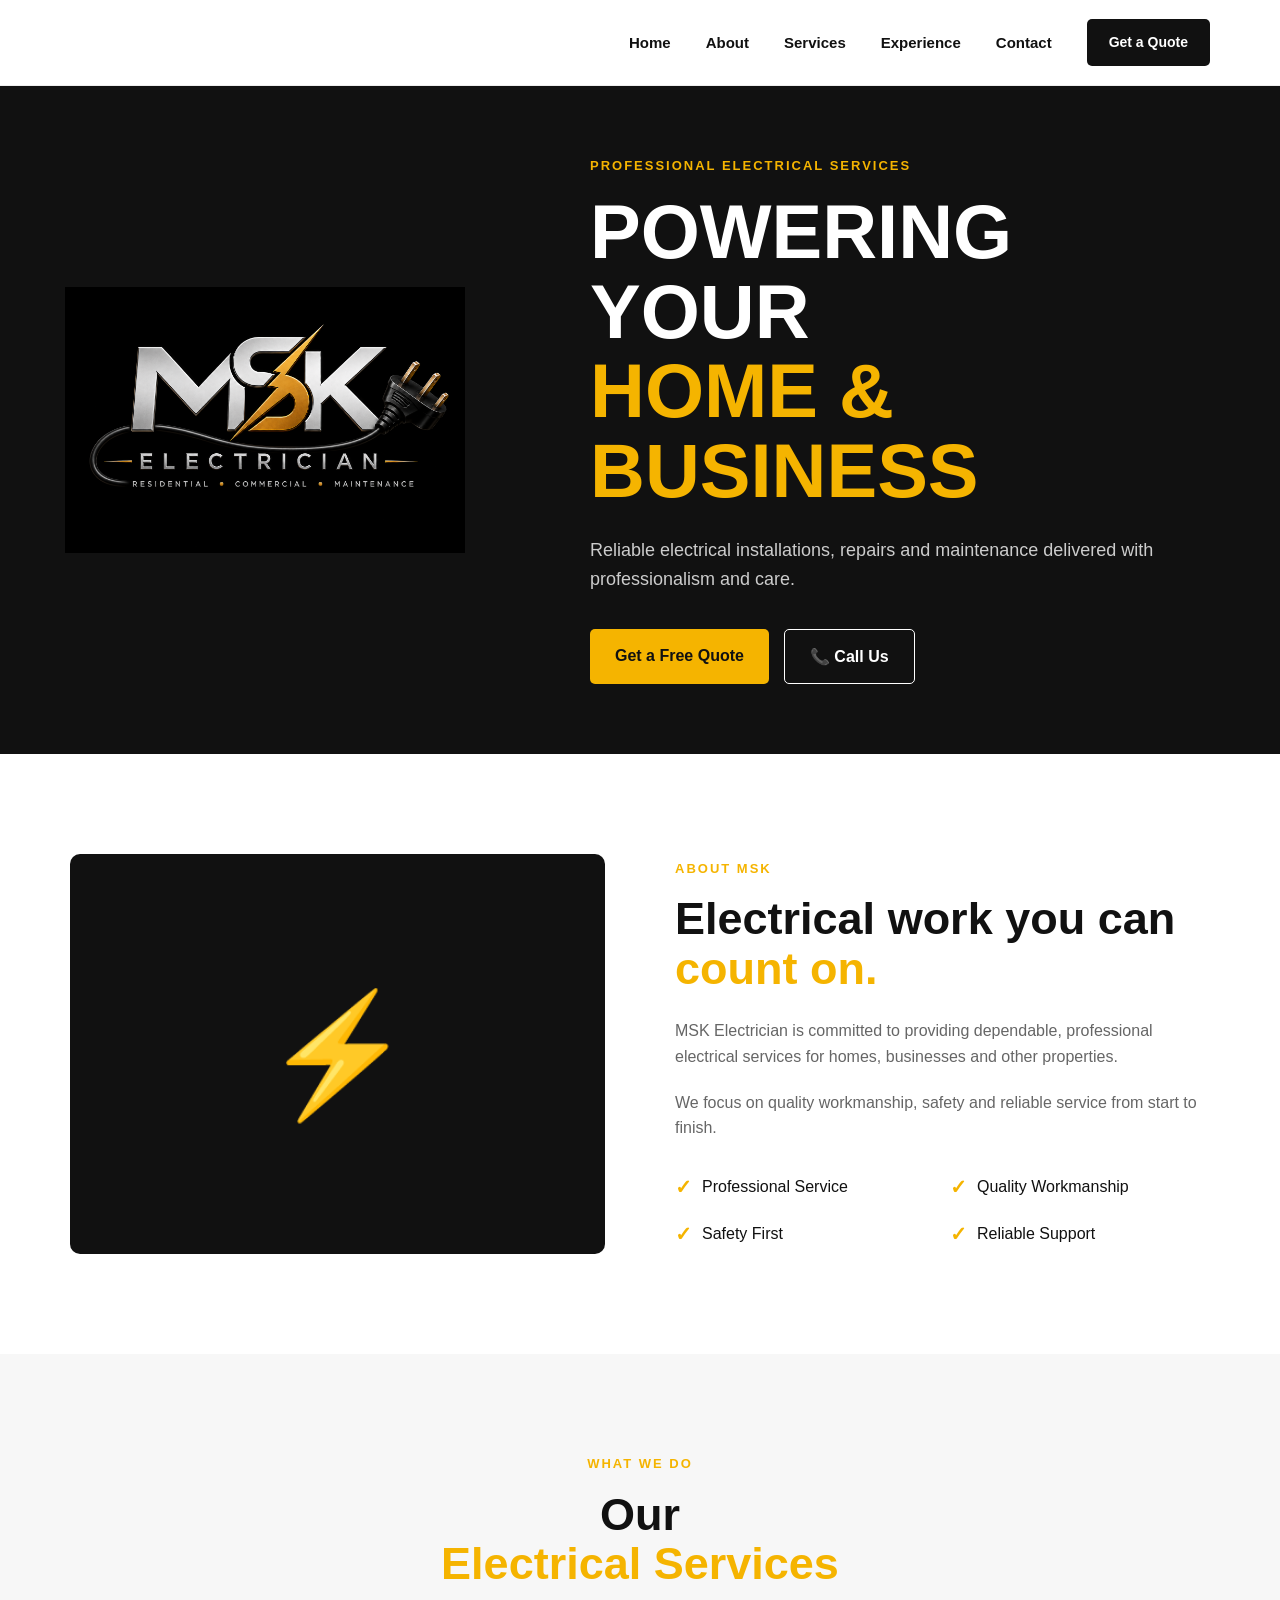
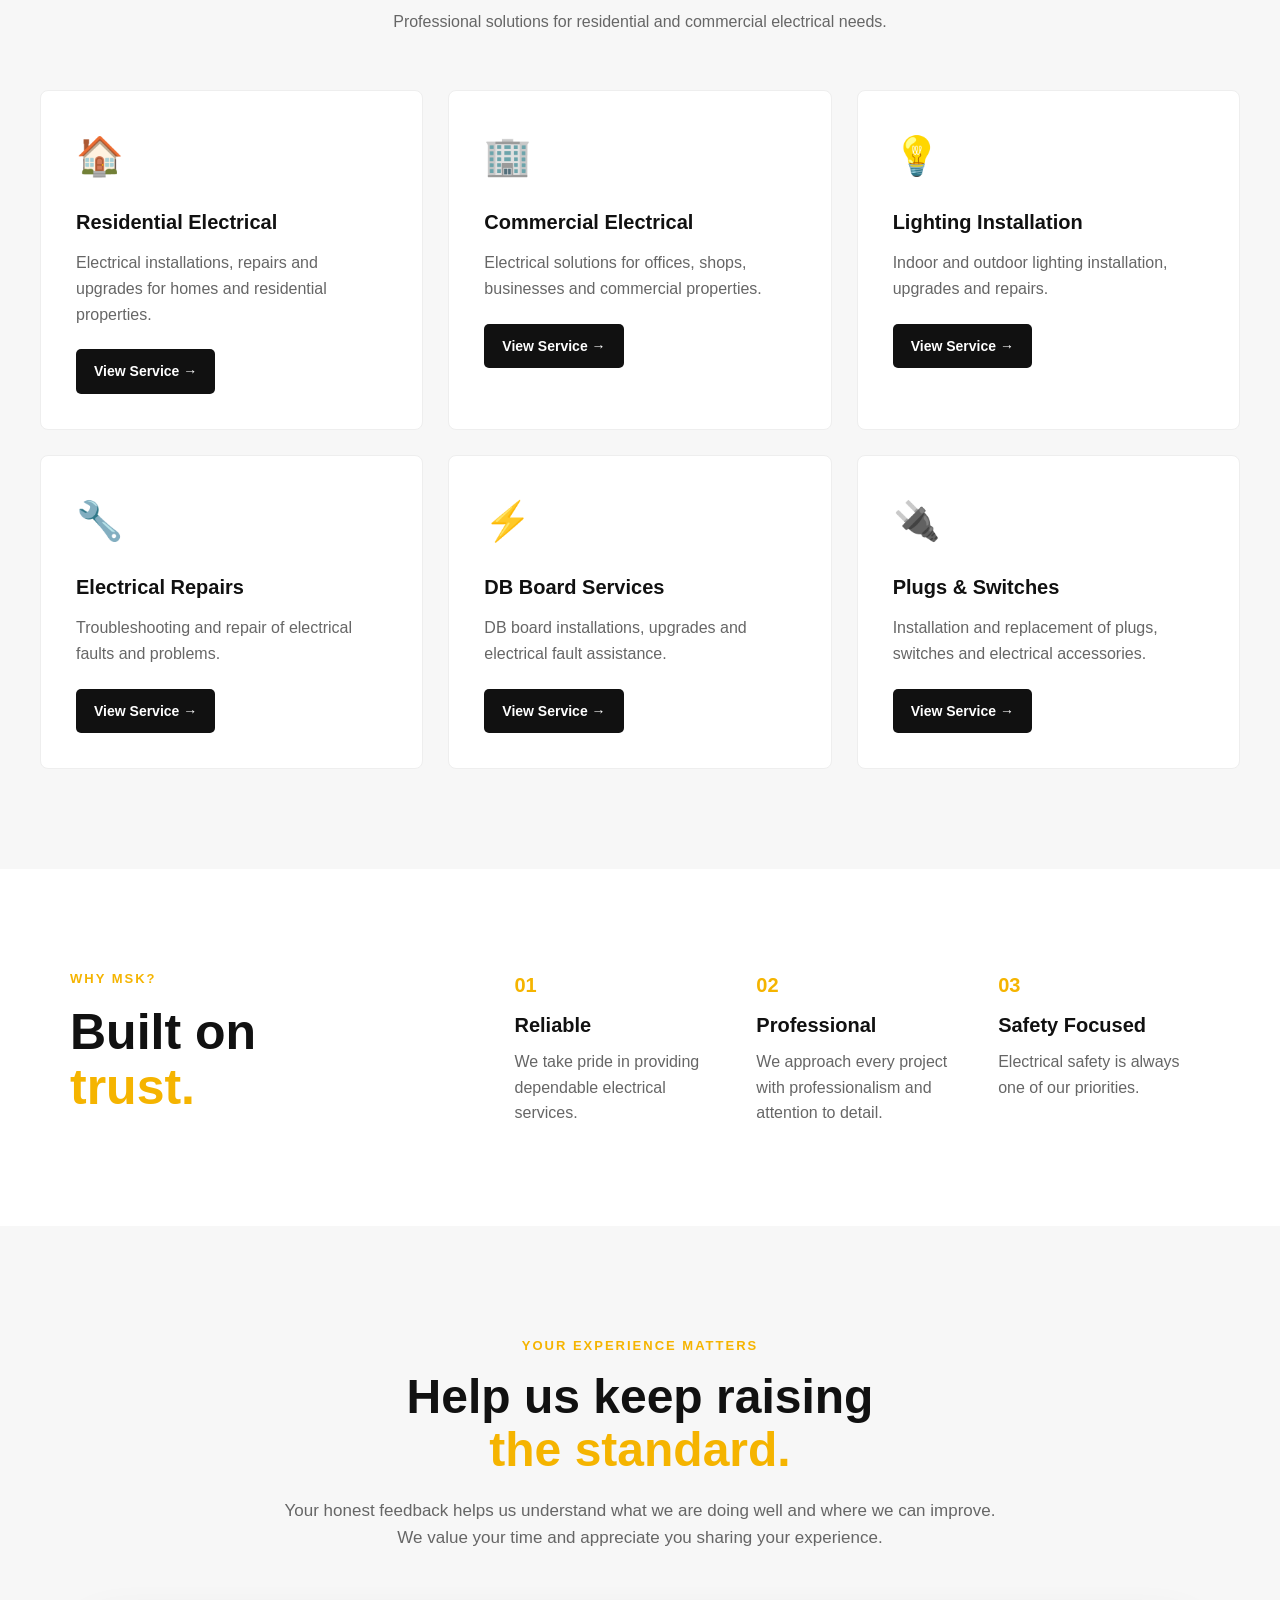
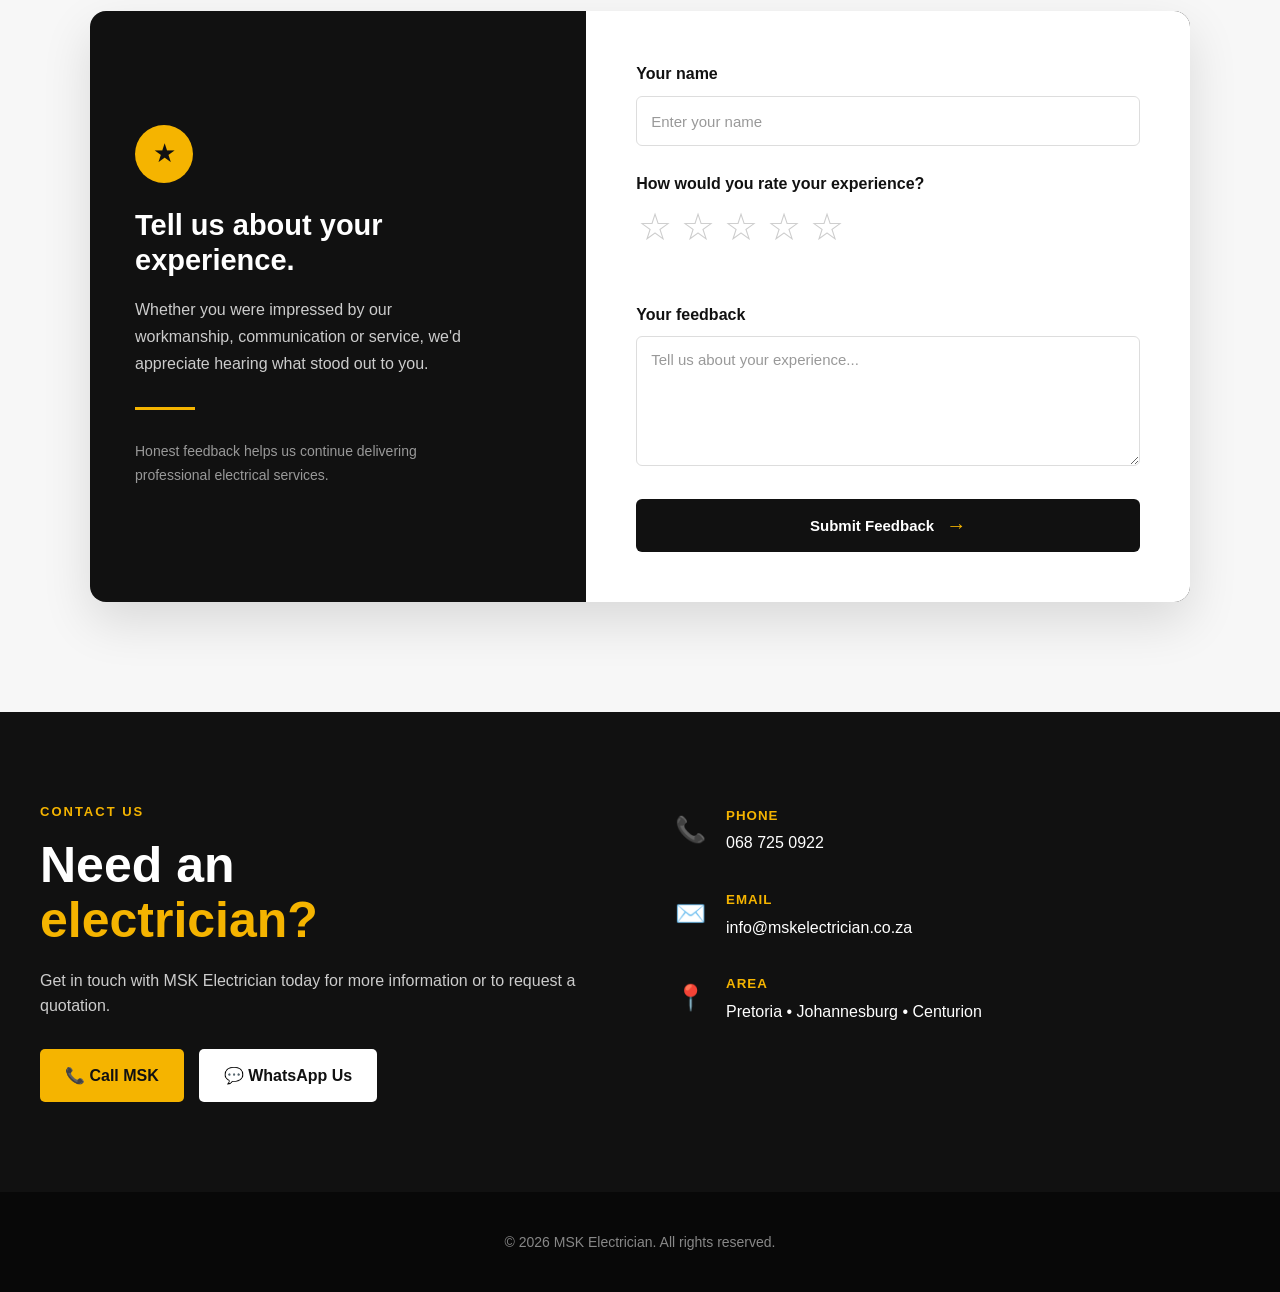
==== index.html @ 725c06cf "Update index.html" ====
<!DOCTYPE html>
<html lang="en">

<head>

    <meta charset="UTF-8">

    <meta name="viewport" content="width=device-width, initial-scale=1.0">

    <title>MSK Electrician | Professional Electrical Services</title>

    <meta name="description"
        content="MSK Electrician provides reliable residential and commercial electrical services. Contact us today for electrical installations, repairs and maintenance.">

    <link rel="stylesheet" href="style.css">

</head>


<body>


<!-- =========================
     NAVIGATION
========================= -->

<header>

    <nav class="navbar">

        <div class="nav-links">

            <a href="#home">
                Home
            </a>

            <a href="#about">
                About
            </a>

            <a href="services.html">
                Services
            </a>

            <a href="#experience">
                Experience
            </a>

            <a href="#contact">
                Contact
            </a>

        </div>


        <a href="#contact" class="nav-button">
            Get a Quote
        </a>

    </nav>

</header>



<!-- =========================
     HERO
========================= -->

<section class="hero" id="home">


    <!-- LOGO ABOVE HERO CONTENT -->

    <div class="hero-logo">

        <img
            src="ChatGPT%20Image%20Aug%2010,%202026,%2003_28_34%20PM.png"
            alt="MSK Electrician Logo">

    </div>


    <div class="hero-content">

        <p class="small-title">
            PROFESSIONAL ELECTRICAL SERVICES
        </p>

        <h1>
            POWERING YOUR
            <span>HOME & BUSINESS</span>
        </h1>

        <p class="hero-text">
            Reliable electrical installations, repairs and maintenance
            delivered with professionalism and care.
        </p>

        <div class="hero-buttons">

            <a href="#contact" class="primary-button">
                Get a Free Quote
            </a>

            <a href="tel:+27687250922" class="secondary-button">
                📞 Call Us
            </a>

        </div>

    </div>

</section>



<!-- =========================
     ABOUT
========================= -->

<section class="about" id="about">


    <div class="about-image">
        ⚡
    </div>


    <div class="about-content">

        <p class="section-label">
            ABOUT MSK
        </p>

        <h2>
            Electrical work you can
            <span>count on.</span>
        </h2>

        <p>
            MSK Electrician is committed to providing dependable,
            professional electrical services for homes, businesses
            and other properties.
        </p>

        <p>
            We focus on quality workmanship, safety and reliable
            service from start to finish.
        </p>


        <div class="features">

            <div>
                <strong>✓</strong>
                <p>Professional Service</p>
            </div>

            <div>
                <strong>✓</strong>
                <p>Quality Workmanship</p>
            </div>

            <div>
                <strong>✓</strong>
                <p>Safety First</p>
            </div>

            <div>
                <strong>✓</strong>
                <p>Reliable Support</p>
            </div>

        </div>

    </div>

</section>



<!-- =========================
     SERVICES
========================= -->

<section class="services" id="services">

    <div class="section-heading">

        <p class="section-label">
            WHAT WE DO
        </p>

        <h2>
            Our <span>Electrical Services</span>
        </h2>

        <p>
            Professional solutions for residential and commercial
            electrical needs.
        </p>

    </div>



    <div class="service-grid">


        <!-- RESIDENTIAL -->

        <div class="service-card">

            <div class="service-icon">
                🏠
            </div>

            <h3>
                Residential Electrical
            </h3>

            <p>
                Electrical installations, repairs and upgrades
                for homes and residential properties.
            </p>

            <a href="residential.html" class="service-button">
                View Service →
            </a>

        </div>



        <!-- COMMERCIAL -->

        <div class="service-card">

            <div class="service-icon">
                🏢
            </div>

            <h3>
                Commercial Electrical
            </h3>

            <p>
                Electrical solutions for offices, shops,
                businesses and commercial properties.
            </p>

            <a href="commercial.html" class="service-button">
                View Service →
            </a>

        </div>



        <!-- LIGHTING -->

        <div class="service-card">

            <div class="service-icon">
                💡
            </div>

            <h3>
                Lighting Installation
            </h3>

            <p>
                Indoor and outdoor lighting installation,
                upgrades and repairs.
            </p>

            <a href="lighting.html" class="service-button">
                View Service →
            </a>

        </div>



        <!-- REPAIRS -->

        <div class="service-card">

            <div class="service-icon">
                🔧
            </div>

            <h3>
                Electrical Repairs
            </h3>

            <p>
                Troubleshooting and repair of electrical
                faults and problems.
            </p>

            <a href="repairs.html" class="service-button">
                View Service →
            </a>

        </div>



        <!-- DB BOARD -->

        <div class="service-card">

            <div class="service-icon">
                ⚡
            </div>

            <h3>
                DB Board Services
            </h3>

            <p>
                DB board installations, upgrades and
                electrical fault assistance.
            </p>

            <a href="db-board.html" class="service-button">
                View Service →
            </a>

        </div>



        <!-- PLUGS & SWITCHES -->

        <div class="service-card">

            <div class="service-icon">
                🔌
            </div>

            <h3>
                Plugs & Switches
            </h3>

            <p>
                Installation and replacement of plugs,
                switches and electrical accessories.
            </p>

            <a href="plugs-switches.html" class="service-button">
                View Service →
            </a>

        </div>


    </div>

</section>



<!-- =========================
     WHY MSK
========================= -->

<section class="why-us">

    <div>

        <p class="section-label">
            WHY MSK?
        </p>

        <h2>
            Built on <span>trust.</span>
        </h2>

    </div>


    <div class="why-grid">


        <div>

            <h3>
                01
            </h3>

            <h4>
                Reliable
            </h4>

            <p>
                We take pride in providing dependable
                electrical services.
            </p>

        </div>



        <div>

            <h3>
                02
            </h3>

            <h4>
                Professional
            </h4>

            <p>
                We approach every project with professionalism
                and attention to detail.
            </p>

        </div>



        <div>

            <h3>
                03
            </h3>

            <h4>
                Safety Focused
            </h4>

            <p>
                Electrical safety is always one of our priorities.
            </p>

        </div>


    </div>

</section>



<!-- =========================
     EXPERIENCE / REVIEWS
========================= -->

<section class="experience" id="experience">


    <div class="experience-heading">

        <p class="section-label">
            YOUR EXPERIENCE MATTERS
        </p>

        <h2>
            Help us keep raising
            <span>the standard.</span>
        </h2>

        <p>
            Your honest feedback helps us understand what we are doing
            well and where we can improve. We value your time and
            appreciate you sharing your experience.
        </p>

    </div>



    <div class="experience-layout">


        <!-- LEFT SIDE -->

        <div class="experience-info">

            <div class="experience-icon">
                ★
            </div>

            <h3>
                Tell us about your experience.
            </h3>

            <p>
                Whether you were impressed by our workmanship,
                communication or service, we'd appreciate hearing
                what stood out to you.
            </p>

            <div class="experience-line"></div>

            <p class="experience-note">
                Honest feedback helps us continue delivering
                professional electrical services.
            </p>

        </div>



        <!-- REVIEW FORM -->

        <div class="review-form-container">

            <form id="review-form">


                <div class="form-group">

                    <label for="review-name">
                        Your name
                    </label>

                    <input
                        type="text"
                        id="review-name"
                        placeholder="Enter your name"
                        autocomplete="name">

                </div>



                <div class="form-group">

                    <label>
                        How would you rate your experience?
                    </label>

                    <div class="rating-stars">

                        <button
                            type="button"
                            class="rating-star"
                            data-rating="1"
                            aria-label="1 star">
                            ☆
                        </button>

                        <button
                            type="button"
                            class="rating-star"
                            data-rating="2"
                            aria-label="2 stars">
                            ☆
                        </button>

                        <button
                            type="button"
                            class="rating-star"
                            data-rating="3"
                            aria-label="3 stars">
                            ☆
                        </button>

                        <button
                            type="button"
                            class="rating-star"
                            data-rating="4"
                            aria-label="4 stars">
                            ☆
                        </button>

                        <button
                            type="button"
                            class="rating-star"
                            data-rating="5"
                            aria-label="5 stars">
                            ☆
                        </button>

                    </div>


                    <input
                        type="hidden"
                        id="rating"
                        value="">


                    <p
                        id="rating-text"
                        class="rating-text">
                    </p>

                </div>



                <div class="form-group">

                    <label for="review-feedback">
                        Your feedback
                    </label>

                    <textarea
                        id="review-feedback"
                        rows="5"
                        placeholder="Tell us about your experience..."></textarea>

                </div>



                <button
                    type="submit"
                    class="review-submit">

                    Submit Feedback

                    <span>→</span>

                </button>



                <div
                    id="review-success"
                    class="review-success">

                    Thank you for taking the time to share
                    your experience with us.

                </div>


            </form>

        </div>

    </div>

</section>



<!-- =========================
     CONTACT
========================= -->

<section class="contact" id="contact">


    <div class="contact-content">

        <p class="section-label">
            CONTACT US
        </p>

        <h2>
            Need an <span>electrician?</span>
        </h2>

        <p>
            Get in touch with MSK Electrician today for more
            information or to request a quotation.
        </p>


        <div class="contact-buttons">

            <a
                href="tel:+27687250922"
                class="contact-button">

                📞 Call MSK

            </a>


            <a
                href="https://wa.me/27687250922"
                class="contact-button whatsapp"
                target="_blank">

                💬 WhatsApp Us

            </a>

        </div>

    </div>



    <div class="contact-info">


        <div>

            <span>📞</span>

            <div>

                <small>
                    PHONE
                </small>

                <p>
                    068 725 0922
                </p>

            </div>

        </div>



        <div>

            <span>✉️</span>

            <div>

                <small>
                    EMAIL
                </small>

                <p>
                    info@mskelectrician.co.za
                </p>

            </div>

        </div>



        <div>

            <span>📍</span>

            <div>

                <small>
                    AREA
                </small>

                <p>
                    Pretoria • Johannesburg • Centurion
                </p>

            </div>

        </div>


    </div>

</section>



<!-- =========================
     FOOTER
========================= -->

<footer>

    <p>
        © 2026 MSK Electrician. All rights reserved.
    </p>

</footer>



<script src="script.js"></script>

</body>

</html>
---- style.css ----
* {
    margin: 0;
    padding: 0;
    box-sizing: border-box;
}

html {
    scroll-behavior: smooth;
}

body {
    font-family: Arial, Helvetica, sans-serif;
    background: #ffffff;
    color: #111111;
    line-height: 1.6;
}


/* =========================
NAVIGATION
========================= */

header {
    width: 100%;
    background: #ffffff;
    border-bottom: 1px solid #eeeeee;
}

.navbar {
    max-width: 1200px;
    margin: auto;
    min-height: 85px;
    padding: 0 30px;

    display: flex;
    align-items: center;
    justify-content: flex-end;
    gap: 35px;
}

.nav-links {
    display: flex;
    align-items: center;
    gap: 35px;
}

.nav-links a {
    text-decoration: none;
    color: #111111;
    font-weight: 600;
    font-size: 15px;
    transition: 0.2s ease;
}

.nav-links a:hover {
    color: #f5b400;
}

.nav-button {
    text-decoration: none;
    background: #111111;
    color: #ffffff;
    padding: 12px 22px;
    border-radius: 5px;
    font-weight: 600;
    font-size: 14px;
    transition: 0.2s ease;
}

.nav-button:hover {
    background: #f5b400;
    color: #111111;
}


/* =========================
HERO
========================= */

.hero {
    min-height: 600px;
    background: #111111;
    color: #ffffff;

    display: flex;
    align-items: center;
    justify-content: space-between;

    padding: 70px max(30px, calc((100% - 1200px) / 2));
    gap: 50px;
}

.hero-content {
    max-width: 650px;
    flex: 1;
}

.small-title,
.section-label {
    color: #f5b400;
    font-size: 13px;
    font-weight: 700;
    letter-spacing: 2px;
    margin-bottom: 15px;
}

.hero h1 {
    font-size: clamp(42px, 6vw, 76px);
    line-height: 1.05;
    margin-bottom: 25px;
}

.hero h1 span,
.about h2 span,
.services h2 span,
.why-us h2 span,
.contact h2 span,
.experience-heading h2 span {
    color: #f5b400;
    display: block;
}

.hero-text {
    max-width: 600px;
    color: #cccccc;
    font-size: 18px;
    margin-bottom: 35px;
}

.hero-buttons {
    display: flex;
    gap: 15px;
    flex-wrap: wrap;
}

.primary-button,
.secondary-button {
    text-decoration: none;
    padding: 14px 25px;
    border-radius: 5px;
    font-weight: 700;
    transition: 0.25s ease;
}

.primary-button {
    background: #f5b400;
    color: #111111;
}

.secondary-button {
    border: 1px solid #ffffff;
    color: #ffffff;
}

.primary-button:hover {
    background: #ffffff;
    transform: translateY(-2px);
}

.secondary-button:hover {
    background: #ffffff;
    color: #111111;
    transform: translateY(-2px);
}


/* =========================
HERO LOGO
========================= */

.hero-logo {
    width: 450px;
    height: 450px;

    display: flex;
    align-items: center;
    justify-content: center;

    flex-shrink: 0;
}

.hero-logo img {
    width: 400px;
    height: 300px;

    object-fit: contain;
    display: block;
}


/* =========================
ABOUT
========================= */

.about {
    max-width: 1200px;
    margin: auto;
    padding: 100px 30px;

    display: grid;
    grid-template-columns: 1fr 1fr;
    gap: 70px;
    align-items: center;
}

.about-image {
    min-height: 400px;
    background: #111111;
    border-radius: 10px;

    display: flex;
    align-items: center;
    justify-content: center;

    font-size: 120px;
    color: #f5b400;
}

.about h2 {
    font-size: 45px;
    line-height: 1.1;
    margin-bottom: 25px;
}

.about-content > p:not(.section-label) {
    color: #666666;
    margin-bottom: 20px;
}

.features {
    margin-top: 30px;
    display: grid;
    grid-template-columns: 1fr 1fr;
    gap: 15px;
}

.features div {
    display: flex;
    align-items: center;
    gap: 10px;
}

.features strong {
    color: #f5b400;
    font-size: 20px;
}


/* =========================
SERVICES
========================= */

.services {
    background: #f7f7f7;
    padding: 100px 30px;
}

.section-heading {
    max-width: 700px;
    margin: 0 auto 55px;
    text-align: center;
}

.section-heading h2 {
    font-size: 45px;
    line-height: 1.1;
    margin-bottom: 20px;
}

.section-heading > p:last-child {
    color: #666666;
}

.service-grid {
    max-width: 1200px;
    margin: auto;

    display: grid;
    grid-template-columns: repeat(3, 1fr);
    gap: 25px;
}

.service-card {
    background: #ffffff;
    padding: 35px;
    border-radius: 8px;
    border: 1px solid #eeeeee;

    transition:
        opacity 0.6s ease,
        transform 0.3s ease,
        box-shadow 0.3s ease;
}

.service-card:hover {
    transform: translateY(-5px) !important;
    box-shadow: 0 10px 30px rgba(0, 0, 0, 0.08);
}

.service-icon {
    font-size: 38px;
    margin-bottom: 20px;
}

.service-card h3 {
    margin-bottom: 12px;
    font-size: 20px;
}

.service-card p {
    color: #666666;
}


/* =========================
SERVICE BUTTON
========================= */

.service-button {
    display: inline-block;

    margin-top: 22px;

    text-decoration: none;

    background: #111111;
    color: #ffffff;

    padding: 11px 18px;

    border-radius: 5px;

    font-size: 14px;
    font-weight: 700;

    transition: 0.25s ease;
}

.service-button:hover {
    background: #f5b400;
    color: #111111;

    transform: translateY(-2px);
}


/* =========================
WHY US
========================= */

.why-us {
    max-width: 1200px;
    margin: auto;
    padding: 100px 30px;

    display: grid;
    grid-template-columns: 0.7fr 1.3fr;
    gap: 70px;
}

.why-us h2 {
    font-size: 50px;
    line-height: 1.1;
}

.why-grid {
    display: grid;
    grid-template-columns: repeat(3, 1fr);
    gap: 30px;
}

.why-grid h3 {
    color: #f5b400;
    font-size: 20px;
}

.why-grid h4 {
    font-size: 20px;
    margin: 8px 0;
}

.why-grid p {
    color: #666666;
}


/* =========================
EXPERIENCE
========================= */

.experience {
    background: #f7f7f7;
    padding: 110px 30px;
}

.experience-heading {
    max-width: 720px;
    margin: 0 auto 60px;
    text-align: center;
}

.experience-heading h2 {
    font-size: 48px;
    line-height: 1.1;
    margin-bottom: 20px;
}

.experience-heading > p:last-child {
    color: #666666;
    font-size: 17px;
}


/* =========================
EXPERIENCE LAYOUT
========================= */

.experience-layout {
    max-width: 1100px;
    margin: auto;

    display: grid;
    grid-template-columns: 0.85fr 1.15fr;
    gap: 50px;

    background: #111111;
    border-radius: 16px;
    overflow: hidden;

    box-shadow: 0 20px 50px rgba(0, 0, 0, 0.12);
}


/* =========================
LEFT SIDE
========================= */

.experience-info {
    padding: 55px 45px;
    color: #ffffff;

    display: flex;
    flex-direction: column;
    justify-content: center;

    position: relative;
}

.experience-icon {
    width: 58px;
    height: 58px;

    background: #f5b400;
    color: #111111;

    border-radius: 50%;

    display: flex;
    align-items: center;
    justify-content: center;

    font-size: 26px;

    margin-bottom: 25px;
}

.experience-info h3 {
    font-size: 29px;
    line-height: 1.2;
    margin-bottom: 18px;
}

.experience-info > p {
    color: #cccccc;
    line-height: 1.7;
}

.experience-line {
    width: 60px;
    height: 3px;
    background: #f5b400;
    margin: 30px 0;
}

.experience-note {
    font-size: 14px;
    color: #999999 !important;
}


/* =========================
FORM
========================= */

.review-form-container {
    background: #ffffff;
    padding: 50px;
}

#review-form {
    width: 100%;
}

.form-group {
    margin-bottom: 25px;
}

.form-group label {
    display: block;
    font-weight: 700;
    margin-bottom: 9px;
    color: #111111;
}

.form-group input[type="text"],
.form-group textarea {
    width: 100%;

    border: 1px solid #dddddd;
    border-radius: 6px;

    padding: 14px;

    font-family: inherit;
    font-size: 15px;

    outline: none;

    transition: 0.2s ease;
}

.form-group input[type="text"] {
    height: 50px;
}

.form-group textarea {
    resize: vertical;
    min-height: 130px;
}

.form-group input:focus,
.form-group textarea:focus {
    border-color: #f5b400;
    box-shadow: 0 0 0 3px rgba(245, 180, 0, 0.12);
}

.form-group input::placeholder,
.form-group textarea::placeholder {
    color: #999999;
}


/* =========================
STAR RATING
========================= */

.rating-stars {
    display: flex;
    align-items: center;
    gap: 5px;
}

.rating-star {
    border: none;
    background: transparent;

    color: #cccccc;

    font-size: 38px;
    line-height: 1;

    padding: 2px;

    cursor: pointer;

    transition:
        color 0.18s ease,
        transform 0.18s ease;
}

.rating-star:hover {
    color: #f5b400;
    transform: scale(1.15);
}

.rating-star.active {
    color: #f5b400;
}

.rating-star:focus-visible {
    outline: 2px solid #f5b400;
    outline-offset: 3px;
    border-radius: 4px;
}

.rating-text {
    min-height: 22px;
    margin-top: 7px;

    color: #777777;
    font-size: 13px;
}


/* =========================
SUBMIT BUTTON
========================= */

.review-submit {
    width: 100%;

    border: none;
    border-radius: 6px;

    background: #111111;
    color: #ffffff;

    padding: 15px 20px;

    font-size: 15px;
    font-weight: 700;

    cursor: pointer;

    display: flex;
    align-items: center;
    justify-content: center;
    gap: 12px;

    transition: 0.25s ease;
}

.review-submit span {
    color: #f5b400;
    font-size: 20px;
}

.review-submit:hover {
    background: #f5b400;
    color: #111111;
    transform: translateY(-2px);
}

.review-submit:hover span {
    color: #111111;
}


/* =========================
SUCCESS MESSAGE
========================= */

.review-success {
    display: none;

    margin-top: 18px;
    padding: 14px;

    background: #f5f5f5;
    border-left: 3px solid #f5b400;

    color: #444444;
    font-size: 14px;

    border-radius: 4px;
}

.review-success.show {
    display: block;
}


/* =========================
CONTACT
========================= */

.contact {
    background: #111111;
    color: #ffffff;

    padding: 90px max(30px, calc((100% - 1200px) / 2));

    display: grid;
    grid-template-columns: 1fr 1fr;
    gap: 70px;
}

.contact h2 {
    font-size: 50px;
    line-height: 1.1;
    margin-bottom: 20px;
}

.contact-content > p:not(.section-label) {
    color: #cccccc;
    max-width: 550px;
}

.contact-buttons {
    margin-top: 30px;
    display: flex;
    gap: 15px;
    flex-wrap: wrap;
}

.contact-button {
    text-decoration: none;
    background: #f5b400;
    color: #111111;
    padding: 14px 25px;
    border-radius: 5px;
    font-weight: 700;
    transition: 0.25s ease;
}

.contact-button.whatsapp {
    background: #ffffff;
}

.contact-button:hover {
    opacity: 0.85;
    transform: translateY(-2px);
}

.contact-info {
    display: flex;
    flex-direction: column;
    gap: 30px;
}

.contact-info > div {
    display: flex;
    align-items: center;
    gap: 20px;
}

.contact-info span {
    font-size: 25px;
}

.contact-info small {
    color: #f5b400;
    font-weight: 700;
    letter-spacing: 1px;
}

.contact-info p {
    margin-top: 3px;
}


/* =========================
FOOTER
========================= */

footer {
    background: #080808;
    color: #ffffff;

    min-height: 100px;
    padding: 30px;

    display: flex;
    align-items: center;
    justify-content: center;
}

footer p {
    color: #888888;
    font-size: 14px;
}


/* =========================
TABLET
========================= */

@media (max-width: 900px) {

    .navbar {
        height: auto;
        min-height: 80px;
        padding: 15px 20px;
        justify-content: center;
    }

    .nav-links {
        gap: 20px;
    }

    .nav-button {
        padding: 10px 15px;
    }

    .hero {
        padding: 70px 25px;
    }

    .hero-logo {
        width: 400px;
        height: 400px;
    }

    .hero-logo img {
        width: 350px;
        height: 300px;
    }

    .about,
    .why-us,
    .contact {
        grid-template-columns: 1fr;
    }

    .service-grid {
        grid-template-columns: 1fr 1fr;
    }

    .why-grid {
        grid-template-columns: 1fr;
    }

    .experience-layout {
        grid-template-columns: 1fr;
    }

}


/* =========================
MOBILE
========================= */

@media (max-width: 650px) {

    .nav-links {
        gap: 12px;
        flex-wrap: wrap;
        justify-content: center;
    }

    .nav-button {
        display: none;
    }

    .hero {
        min-height: auto;
        padding: 60px 20px;
        flex-direction: column;
        text-align: center;
    }

    .hero-content {
        max-width: 100%;
    }

    .hero-buttons {
        justify-content: center;
    }

    .hero-logo {
        width: 300px;
        height: 300px;
    }

    .hero-logo img {
        width: 280px;
        height: 300px;
    }

    .about,
    .services,
    .why-us,
    .contact {
        padding: 70px 20px;
    }

    .experience {
        padding: 70px 20px;
    }

    .about h2,
    .section-heading h2,
    .contact h2,
    .why-us h2,
    .experience-heading h2 {
        font-size: 36px;
    }

    .service-grid {
        grid-template-columns: 1fr;
    }

    .features {
        grid-template-columns: 1fr;
    }

    .experience-layout {
        border-radius: 12px;
    }

    .experience-info {
        padding: 40px 25px;
    }

    .review-form-container {
        padding: 35px 25px;
    }

    .rating-stars {
        gap: 2px;
    }

    .rating-star {
        font-size: 34px;
    }

}
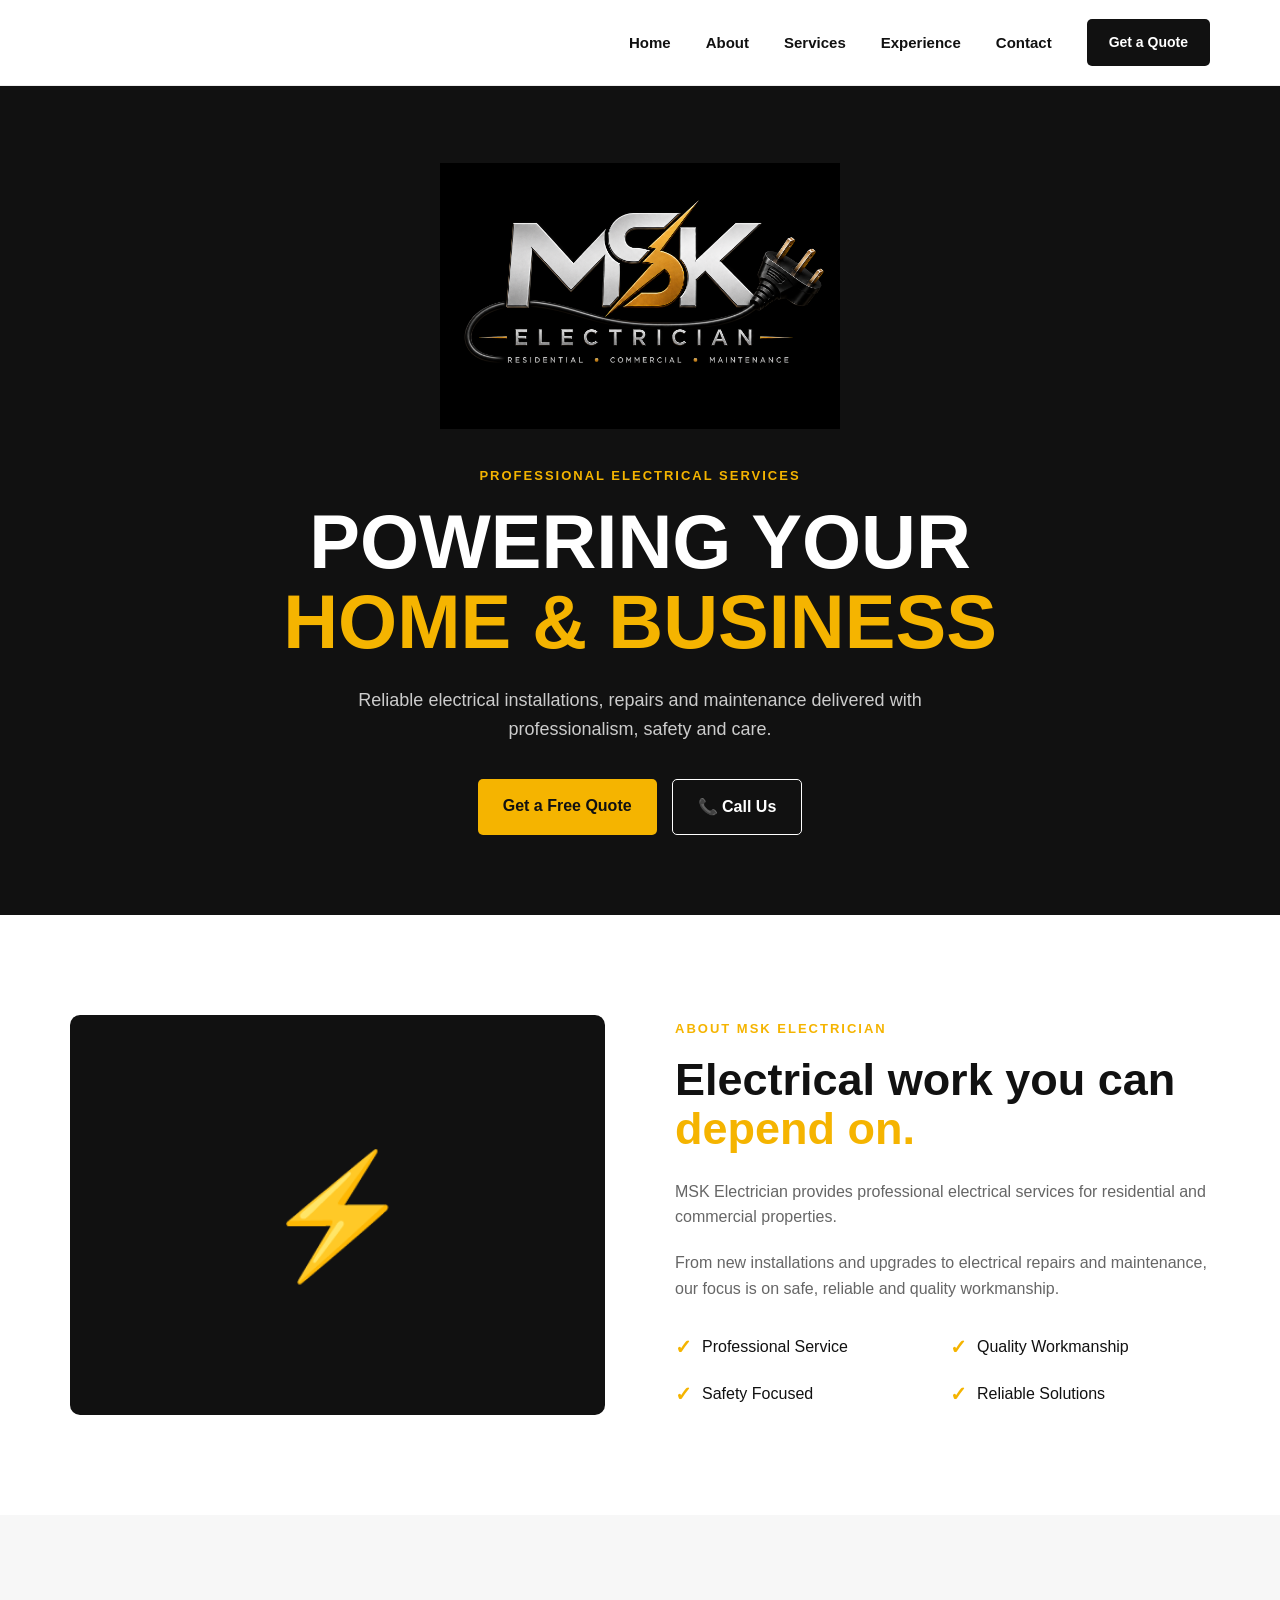
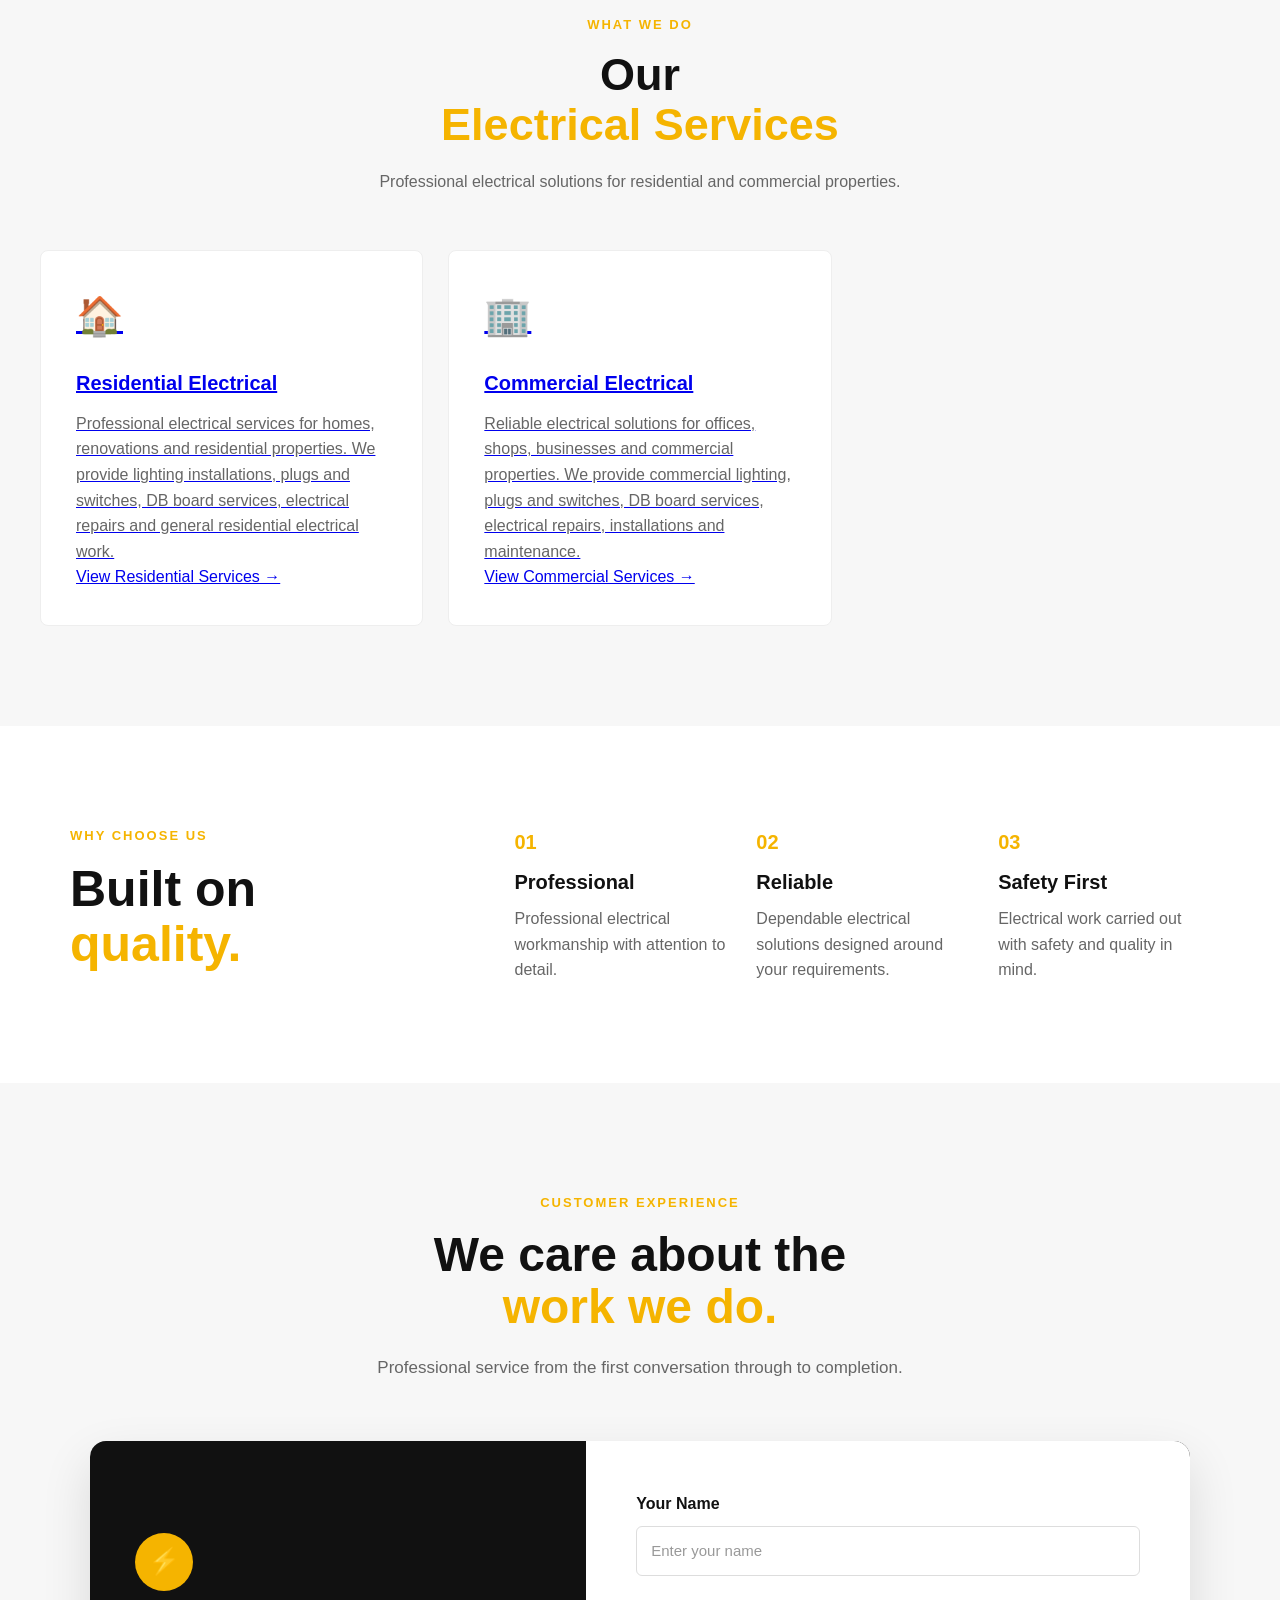
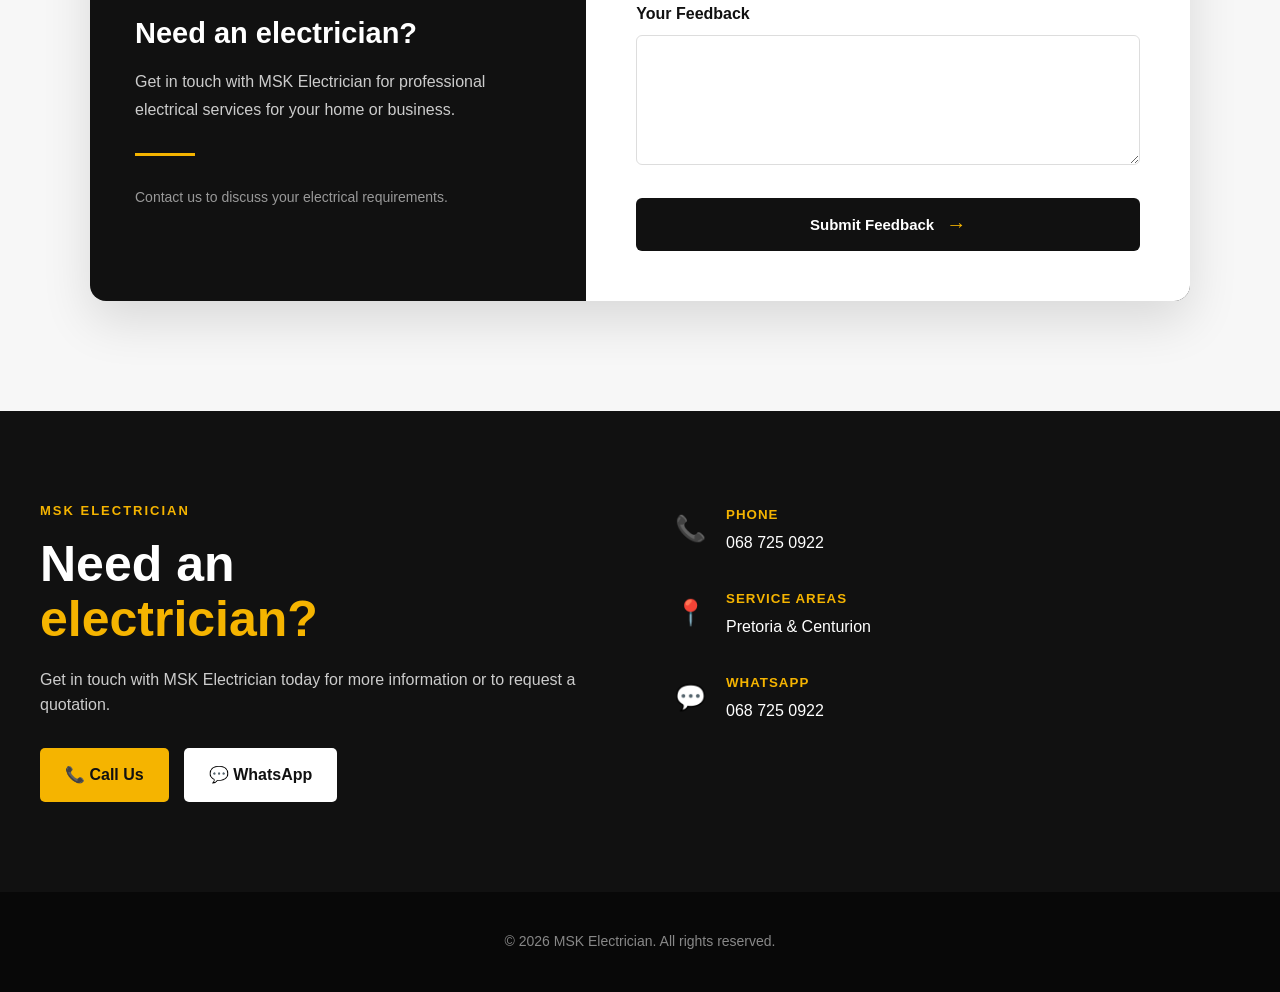
==== commit 73cad99e: "Update index.html" ====
--- a/index.html
+++ b/index.html
@@ -5,12 +5,13 @@
 
     <meta charset="UTF-8">
 
-    <meta name="viewport" content="width=device-width, initial-scale=1.0">
+    <meta name="viewport"
+        content="width=device-width, initial-scale=1.0">
 
     <title>MSK Electrician | Professional Electrical Services</title>
 
     <meta name="description"
-        content="MSK Electrician provides reliable residential and commercial electrical services. Contact us today for electrical installations, repairs and maintenance.">
+        content="MSK Electrician provides professional residential and commercial electrical services in Pretoria, Johannesburg and Centurion.">
 
     <link rel="stylesheet" href="style.css">
 
@@ -20,9 +21,9 @@
 <body>
 
 
-<!-- =========================
-     NAVIGATION
-========================= -->
+<!-- =========================================================
+     HEADER / NAVIGATION
+========================================================= -->
 
 <header>
 
@@ -38,7 +39,7 @@
                 About
             </a>
 
-            <a href="services.html">
+            <a href="#services">
                 Services
             </a>
 
@@ -53,8 +54,11 @@
         </div>
 
 
-        <a href="#contact" class="nav-button">
+        <a href="#contact"
+           class="nav-button">
+
             Get a Quote
+
         </a>
 
     </nav>
@@ -63,14 +67,14 @@
 
 
 
-<!-- =========================
+<!-- =========================================================
      HERO
-========================= -->
+========================================================= -->
 
 <section class="hero" id="home">
 
 
-    <!-- LOGO ABOVE HERO CONTENT -->
+    <!-- WEBSITE LOGO -->
 
     <div class="hero-logo">
 
@@ -81,30 +85,47 @@
     </div>
 
 
+    <!-- HERO CONTENT -->
+
     <div class="hero-content">
 
         <p class="small-title">
             PROFESSIONAL ELECTRICAL SERVICES
         </p>
 
+
         <h1>
+
             POWERING YOUR
             <span>HOME & BUSINESS</span>
+
         </h1>
 
+
         <p class="hero-text">
-            Reliable electrical installations, repairs and maintenance
-            delivered with professionalism and care.
-        </p>
+
+            Reliable electrical installations, repairs
+            and maintenance delivered with
+            professionalism, safety and care.
+
+        </p>
+
 
         <div class="hero-buttons">
 
-            <a href="#contact" class="primary-button">
+            <a href="#contact"
+               class="primary-button">
+
                 Get a Free Quote
-            </a>
-
-            <a href="tel:+27687250922" class="secondary-button">
+
+            </a>
+
+
+            <a href="tel:+27687250922"
+               class="secondary-button">
+
                 📞 Call Us
+
             </a>
 
         </div>
@@ -115,61 +136,97 @@
 
 
 
-<!-- =========================
+<!-- =========================================================
      ABOUT
-========================= -->
+========================================================= -->
 
 <section class="about" id="about">
 
 
     <div class="about-image">
+
         ⚡
+
     </div>
 
 
     <div class="about-content">
 
         <p class="section-label">
-            ABOUT MSK
-        </p>
+            ABOUT MSK ELECTRICIAN
+        </p>
+
 
         <h2>
+
             Electrical work you can
-            <span>count on.</span>
+            <span>depend on.</span>
+
         </h2>
 
+
         <p>
-            MSK Electrician is committed to providing dependable,
-            professional electrical services for homes, businesses
-            and other properties.
-        </p>
+
+            MSK Electrician provides professional
+            electrical services for residential and
+            commercial properties.
+
+        </p>
+
 
         <p>
-            We focus on quality workmanship, safety and reliable
-            service from start to finish.
+
+            From new installations and upgrades to
+            electrical repairs and maintenance, our
+            focus is on safe, reliable and quality
+            workmanship.
+
         </p>
 
 
         <div class="features">
 
             <div>
+
                 <strong>✓</strong>
-                <p>Professional Service</p>
-            </div>
+
+                <span>
+                    Professional Service
+                </span>
+
+            </div>
+
 
             <div>
+
                 <strong>✓</strong>
-                <p>Quality Workmanship</p>
-            </div>
+
+                <span>
+                    Quality Workmanship
+                </span>
+
+            </div>
+
 
             <div>
+
                 <strong>✓</strong>
-                <p>Safety First</p>
-            </div>
+
+                <span>
+                    Safety Focused
+                </span>
+
+            </div>
+
 
             <div>
+
                 <strong>✓</strong>
-                <p>Reliable Support</p>
+
+                <span>
+                    Reliable Solutions
+                </span>
+
             </div>
 
         </div>
@@ -180,11 +237,13 @@
 
 
 
-<!-- =========================
+<!-- =========================================================
      SERVICES
-========================= -->
+     ONLY RESIDENTIAL + COMMERCIAL
+========================================================= -->
 
 <section class="services" id="services">
+
 
     <div class="section-heading">
 
@@ -192,13 +251,20 @@
             WHAT WE DO
         </p>
 
+
         <h2>
-            Our <span>Electrical Services</span>
+
+            Our
+            <span>Electrical Services</span>
+
         </h2>
 
+
         <p>
-            Professional solutions for residential and commercial
-            electrical needs.
+
+            Professional electrical solutions for
+            residential and commercial properties.
+
         </p>
 
     </div>
@@ -208,153 +274,89 @@
     <div class="service-grid">
 
 
-        <!-- RESIDENTIAL -->
-
-        <div class="service-card">
+        <!-- =================================================
+             RESIDENTIAL
+        ================================================== -->
+
+        <a href="residential.html"
+           class="service-card service-link">
+
 
             <div class="service-icon">
                 🏠
             </div>
+
 
             <h3>
                 Residential Electrical
             </h3>
 
+
             <p>
-                Electrical installations, repairs and upgrades
-                for homes and residential properties.
+
+                Professional electrical services for
+                homes, renovations and residential
+                properties.
+
+                We provide lighting installations,
+                plugs and switches, DB board services,
+                electrical repairs and general
+                residential electrical work.
+
             </p>
 
-            <a href="residential.html" class="service-button">
-                View Service →
-            </a>
-
-        </div>
-
-
-
-        <!-- COMMERCIAL -->
-
-        <div class="service-card">
+
+            <span class="service-link-button">
+
+                View Residential Services →
+
+            </span>
+
+
+        </a>
+
+
+
+        <!-- =================================================
+             COMMERCIAL
+        ================================================== -->
+
+        <a href="commercial.html"
+           class="service-card service-link">
+
 
             <div class="service-icon">
                 🏢
             </div>
+
 
             <h3>
                 Commercial Electrical
             </h3>
 
+
             <p>
-                Electrical solutions for offices, shops,
-                businesses and commercial properties.
+
+                Reliable electrical solutions for
+                offices, shops, businesses and
+                commercial properties.
+
+                We provide commercial lighting,
+                plugs and switches, DB board services,
+                electrical repairs, installations and
+                maintenance.
+
             </p>
 
-            <a href="commercial.html" class="service-button">
-                View Service →
-            </a>
-
-        </div>
-
-
-
-        <!-- LIGHTING -->
-
-        <div class="service-card">
-
-            <div class="service-icon">
-                💡
-            </div>
-
-            <h3>
-                Lighting Installation
-            </h3>
-
-            <p>
-                Indoor and outdoor lighting installation,
-                upgrades and repairs.
-            </p>
-
-            <a href="lighting.html" class="service-button">
-                View Service →
-            </a>
-
-        </div>
-
-
-
-        <!-- REPAIRS -->
-
-        <div class="service-card">
-
-            <div class="service-icon">
-                🔧
-            </div>
-
-            <h3>
-                Electrical Repairs
-            </h3>
-
-            <p>
-                Troubleshooting and repair of electrical
-                faults and problems.
-            </p>
-
-            <a href="repairs.html" class="service-button">
-                View Service →
-            </a>
-
-        </div>
-
-
-
-        <!-- DB BOARD -->
-
-        <div class="service-card">
-
-            <div class="service-icon">
-                ⚡
-            </div>
-
-            <h3>
-                DB Board Services
-            </h3>
-
-            <p>
-                DB board installations, upgrades and
-                electrical fault assistance.
-            </p>
-
-            <a href="db-board.html" class="service-button">
-                View Service →
-            </a>
-
-        </div>
-
-
-
-        <!-- PLUGS & SWITCHES -->
-
-        <div class="service-card">
-
-            <div class="service-icon">
-                🔌
-            </div>
-
-            <h3>
-                Plugs & Switches
-            </h3>
-
-            <p>
-                Installation and replacement of plugs,
-                switches and electrical accessories.
-            </p>
-
-            <a href="plugs-switches.html" class="service-button">
-                View Service →
-            </a>
-
-        </div>
+
+            <span class="service-link-button">
+
+                View Commercial Services →
+
+            </span>
+
+
+        </a>
 
 
     </div>
@@ -363,20 +365,25 @@
 
 
 
-<!-- =========================
-     WHY MSK
-========================= -->
+<!-- =========================================================
+     WHY CHOOSE US
+========================================================= -->
 
 <section class="why-us">
 
+
     <div>
 
         <p class="section-label">
-            WHY MSK?
-        </p>
+            WHY CHOOSE US
+        </p>
+
 
         <h2>
-            Built on <span>trust.</span>
+
+            Built on
+            <span>quality.</span>
+
         </h2>
 
     </div>
@@ -392,16 +399,18 @@
             </h3>
 
             <h4>
-                Reliable
+                Professional
             </h4>
 
             <p>
-                We take pride in providing dependable
-                electrical services.
+
+                Professional electrical
+                workmanship with attention
+                to detail.
+
             </p>
 
         </div>
-
 
 
         <div>
@@ -411,16 +420,18 @@
             </h3>
 
             <h4>
-                Professional
+                Reliable
             </h4>
 
             <p>
-                We approach every project with professionalism
-                and attention to detail.
+
+                Dependable electrical
+                solutions designed around
+                your requirements.
+
             </p>
 
         </div>
-
 
 
         <div>
@@ -430,44 +441,53 @@
             </h3>
 
             <h4>
-                Safety Focused
+                Safety First
             </h4>
 
             <p>
-                Electrical safety is always one of our priorities.
+
+                Electrical work carried out
+                with safety and quality
+                in mind.
+
             </p>
 
         </div>
 
-
     </div>
 
 </section>
 
 
 
-<!-- =========================
-     EXPERIENCE / REVIEWS
-========================= -->
-
-<section class="experience" id="experience">
+<!-- =========================================================
+     EXPERIENCE / REVIEW
+========================================================= -->
+
+<section class="experience"
+         id="experience">
 
 
     <div class="experience-heading">
 
         <p class="section-label">
-            YOUR EXPERIENCE MATTERS
-        </p>
+            CUSTOMER EXPERIENCE
+        </p>
+
 
         <h2>
-            Help us keep raising
-            <span>the standard.</span>
+
+            We care about the
+            <span>work we do.</span>
+
         </h2>
 
+
         <p>
-            Your honest feedback helps us understand what we are doing
-            well and where we can improve. We value your time and
-            appreciate you sharing your experience.
+
+            Professional service from the first
+            conversation through to completion.
+
         </p>
 
     </div>
@@ -477,36 +497,45 @@
     <div class="experience-layout">
 
 
-        <!-- LEFT SIDE -->
-
         <div class="experience-info">
 
+
             <div class="experience-icon">
-                ★
-            </div>
+                ⚡
+            </div>
+
 
             <h3>
-                Tell us about your experience.
+
+                Need an
+                electrician?
+
             </h3>
 
+
             <p>
-                Whether you were impressed by our workmanship,
-                communication or service, we'd appreciate hearing
-                what stood out to you.
+
+                Get in touch with MSK Electrician
+                for professional electrical services
+                for your home or business.
+
             </p>
 
+
             <div class="experience-line"></div>
 
+
             <p class="experience-note">
-                Honest feedback helps us continue delivering
-                professional electrical services.
+
+                Contact us to discuss your
+                electrical requirements.
+
             </p>
 
-        </div>
-
-
-
-        <!-- REVIEW FORM -->
+
+        </div>
+
+
 
         <div class="review-form-container">
 
@@ -516,14 +545,15 @@
                 <div class="form-group">
 
                     <label for="review-name">
-                        Your name
+                        Your Name
                     </label>
+
 
                     <input
                         type="text"
                         id="review-name"
-                        placeholder="Enter your name"
-                        autocomplete="name">
+                        name="name"
+                        placeholder="Enter your name">
 
                 </div>
 
@@ -531,80 +561,16 @@
 
                 <div class="form-group">
 
-                    <label>
-                        How would you rate your experience?
+                    <label for="review-message">
+                        Your Feedback
                     </label>
 
-                    <div class="rating-stars">
-
-                        <button
-                            type="button"
-                            class="rating-star"
-                            data-rating="1"
-                            aria-label="1 star">
-                            ☆
-                        </button>
-
-                        <button
-                            type="button"
-                            class="rating-star"
-                            data-rating="2"
-                            aria-label="2 stars">
-                            ☆
-                        </button>
-
-                        <button
-                            type="button"
-                            class="rating-star"
-                            data-rating="3"
-                            aria-label="3 stars">
-                            ☆
-                        </button>
-
-                        <button
-                            type="button"
-                            class="rating-star"
-                            data-rating="4"
-                            aria-label="4 stars">
-                            ☆
-                        </button>
-
-                        <button
-                            type="button"
-                            class="rating-star"
-                            data-rating="5"
-                            aria-label="5 stars">
-                            ☆
-                        </button>
-
-                    </div>
-
-
-                    <input
-                        type="hidden"
-                        id="rating"
-                        value="">
-
-
-                    <p
-                        id="rating-text"
-                        class="rating-text">
-                    </p>
-
-                </div>
-
-
-
-                <div class="form-group">
-
-                    <label for="review-feedback">
-                        Your feedback
-                    </label>
 
                     <textarea
-                        id="review-feedback"
-                        rows="5"
-                        placeholder="Tell us about your experience..."></textarea>
+                        id="review-message"
+                        name="message"
+                        placeholder="Tell us about your experience">
+                    </textarea>
 
                 </div>
 
@@ -616,18 +582,18 @@
 
                     Submit Feedback
 
-                    <span>→</span>
+                    <span>
+                        →
+                    </span>
 
                 </button>
-
 
 
                 <div
                     id="review-success"
                     class="review-success">
 
-                    Thank you for taking the time to share
-                    your experience with us.
+                    Thank you for your feedback.
 
                 </div>
 
@@ -642,50 +608,62 @@
 
 
 
-<!-- =========================
+<!-- =========================================================
      CONTACT
-========================= -->
-
-<section class="contact" id="contact">
+========================================================= -->
+
+<section class="contact"
+         id="contact">
 
 
     <div class="contact-content">
 
+
         <p class="section-label">
-            CONTACT US
-        </p>
+            MSK ELECTRICIAN
+        </p>
+
 
         <h2>
-            Need an <span>electrician?</span>
+
+            Need an
+            <span>electrician?</span>
+
         </h2>
 
+
         <p>
-            Get in touch with MSK Electrician today for more
-            information or to request a quotation.
+
+            Get in touch with MSK Electrician today
+            for more information or to request a
+            quotation.
+
         </p>
 
 
         <div class="contact-buttons">
+
 
             <a
                 href="tel:+27687250922"
                 class="contact-button">
 
-                📞 Call MSK
+                📞 Call Us
 
             </a>
 
 
             <a
                 href="https://wa.me/27687250922"
-                class="contact-button whatsapp"
-                target="_blank">
-
-                💬 WhatsApp Us
-
-            </a>
-
-        </div>
+                class="contact-button whatsapp">
+
+                💬 WhatsApp
+
+            </a>
+
+
+        </div>
+
 
     </div>
 
@@ -696,7 +674,9 @@
 
         <div>
 
-            <span>📞</span>
+            <span>
+                📞
+            </span>
 
             <div>
 
@@ -716,16 +696,18 @@
 
         <div>
 
-            <span>✉️</span>
+            <span>
+                📍
+            </span>
 
             <div>
 
                 <small>
-                    EMAIL
+                    SERVICE AREAS
                 </small>
 
                 <p>
-                    info@mskelectrician.co.za
+                    Pretoria & Centurion
                 </p>
 
             </div>
@@ -736,16 +718,18 @@
 
         <div>
 
-            <span>📍</span>
+            <span>
+                💬
+            </span>
 
             <div>
 
                 <small>
-                    AREA
+                    WHATSAPP
                 </small>
 
                 <p>
-                    Pretoria • Johannesburg • Centurion
+                    068 725 0922
                 </p>
 
             </div>
@@ -759,22 +743,30 @@
 
 
 
-<!-- =========================
+<!-- =========================================================
      FOOTER
-========================= -->
+========================================================= -->
 
 <footer>
 
     <p>
-        © 2026 MSK Electrician. All rights reserved.
+
+        © 2026 MSK Electrician.
+        All rights reserved.
+
     </p>
 
 </footer>
 
 
 
+<!-- =========================================================
+     JAVASCRIPT
+========================================================= -->
+
 <script src="script.js"></script>
 
+
 </body>
 
 </html>
--- a/style.css
+++ b/style.css
@@ -1,3 +1,7 @@
+/* =========================
+   RESET
+========================= */
+
 * {
     margin: 0;
     padding: 0;
@@ -17,7 +21,7 @@
 
 
 /* =========================
-NAVIGATION
+   NAVIGATION
 ========================= */
 
 header {
@@ -74,25 +78,60 @@
 
 
 /* =========================
-HERO
+   HERO
 ========================= */
 
 .hero {
-    min-height: 600px;
+    min-height: 650px;
     background: #111111;
     color: #ffffff;
 
     display: flex;
-    align-items: center;
-    justify-content: space-between;
-
-    padding: 70px max(30px, calc((100% - 1200px) / 2));
-    gap: 50px;
-}
+    flex-direction: column;
+    align-items: center;
+    justify-content: center;
+
+    padding: 60px 30px 80px;
+    text-align: center;
+}
+
+
+/* =========================
+   HERO LOGO
+========================= */
+
+.hero-logo {
+    width: 100%;
+    max-width: 450px;
+    height: auto;
+
+    display: flex;
+    align-items: center;
+    justify-content: center;
+
+    margin-bottom: 20px;
+}
+
+.hero-logo img {
+    width: 400px;
+    height: 300px;
+
+    object-fit: contain;
+    display: block;
+}
+
+
+/* =========================
+   HERO CONTENT
+========================= */
 
 .hero-content {
-    max-width: 650px;
-    flex: 1;
+    width: 100%;
+    max-width: 850px;
+
+    display: flex;
+    flex-direction: column;
+    align-items: center;
 }
 
 .small-title,
@@ -121,7 +160,7 @@
 }
 
 .hero-text {
-    max-width: 600px;
+    max-width: 650px;
     color: #cccccc;
     font-size: 18px;
     margin-bottom: 35px;
@@ -131,6 +170,7 @@
     display: flex;
     gap: 15px;
     flex-wrap: wrap;
+    justify-content: center;
 }
 
 .primary-button,
@@ -165,31 +205,7 @@
 
 
 /* =========================
-HERO LOGO
-========================= */
-
-.hero-logo {
-    width: 450px;
-    height: 450px;
-
-    display: flex;
-    align-items: center;
-    justify-content: center;
-
-    flex-shrink: 0;
-}
-
-.hero-logo img {
-    width: 400px;
-    height: 300px;
-
-    object-fit: contain;
-    display: block;
-}
-
-
-/* =========================
-ABOUT
+   ABOUT
 ========================= */
 
 .about {
@@ -247,7 +263,7 @@
 
 
 /* =========================
-SERVICES
+   SERVICES
 ========================= */
 
 .services {
@@ -293,7 +309,7 @@
 }
 
 .service-card:hover {
-    transform: translateY(-5px) !important;
+    transform: translateY(-5px);
     box-shadow: 0 10px 30px rgba(0, 0, 0, 0.08);
 }
 
@@ -313,7 +329,7 @@
 
 
 /* =========================
-SERVICE BUTTON
+   SERVICE BUTTON
 ========================= */
 
 .service-button {
@@ -339,13 +355,12 @@
 .service-button:hover {
     background: #f5b400;
     color: #111111;
-
     transform: translateY(-2px);
 }
 
 
 /* =========================
-WHY US
+   WHY US
 ========================= */
 
 .why-us {
@@ -385,7 +400,7 @@
 
 
 /* =========================
-EXPERIENCE
+   EXPERIENCE
 ========================= */
 
 .experience {
@@ -412,7 +427,7 @@
 
 
 /* =========================
-EXPERIENCE LAYOUT
+   EXPERIENCE LAYOUT
 ========================= */
 
 .experience-layout {
@@ -432,7 +447,7 @@
 
 
 /* =========================
-LEFT SIDE
+   LEFT SIDE
 ========================= */
 
 .experience-info {
@@ -489,7 +504,7 @@
 
 
 /* =========================
-FORM
+   FORM
 ========================= */
 
 .review-form-container {
@@ -551,7 +566,7 @@
 
 
 /* =========================
-STAR RATING
+   STAR RATING
 ========================= */
 
 .rating-stars {
@@ -603,7 +618,7 @@
 
 
 /* =========================
-SUBMIT BUTTON
+   SUBMIT BUTTON
 ========================= */
 
 .review-submit {
@@ -647,7 +662,7 @@
 
 
 /* =========================
-SUCCESS MESSAGE
+   SUCCESS MESSAGE
 ========================= */
 
 .review-success {
@@ -671,7 +686,7 @@
 
 
 /* =========================
-CONTACT
+   CONTACT
 ========================= */
 
 .contact {
@@ -750,7 +765,7 @@
 
 
 /* =========================
-FOOTER
+   FOOTER
 ========================= */
 
 footer {
@@ -771,8 +786,237 @@
 }
 
 
-/* =========================
-TABLET
+/* =========================================================
+   SERVICE DETAIL PAGES
+========================================================= */
+
+.service-page {
+    background: #ffffff;
+}
+
+.service-page-hero {
+    background: #111111;
+    color: #ffffff;
+    padding: 100px 30px;
+    text-align: center;
+}
+
+.service-page-hero .service-page-icon {
+    font-size: 65px;
+    margin-bottom: 20px;
+}
+
+.service-page-hero h1 {
+    font-size: clamp(42px, 6vw, 70px);
+    line-height: 1.05;
+    margin-bottom: 20px;
+}
+
+.service-page-hero h1 span {
+    color: #f5b400;
+}
+
+.service-page-hero > p:last-child {
+    max-width: 700px;
+    margin: auto;
+    color: #cccccc;
+    font-size: 18px;
+}
+
+.service-detail {
+    max-width: 1200px;
+    margin: auto;
+    padding: 90px 30px;
+}
+
+.service-detail-content {
+    max-width: 850px;
+    margin: auto;
+}
+
+.service-detail-content h2 {
+    font-size: 45px;
+    line-height: 1.1;
+    margin-bottom: 25px;
+}
+
+.service-detail-content h2 span {
+    color: #f5b400;
+}
+
+.service-detail-content > p:not(.section-label) {
+    color: #666666;
+    margin-bottom: 20px;
+}
+
+.service-jobs-section {
+    background: #f7f7f7;
+    padding: 90px 30px;
+}
+
+.service-jobs-grid {
+    max-width: 1200px;
+    margin: auto;
+
+    display: grid;
+    grid-template-columns: repeat(3, 1fr);
+    gap: 25px;
+}
+
+.service-job-card {
+    background: #ffffff;
+    border: 1px solid #eeeeee;
+    border-radius: 10px;
+    padding: 30px;
+    transition: 0.25s ease;
+}
+
+.service-job-card:hover {
+    transform: translateY(-5px);
+    box-shadow: 0 10px 30px rgba(0, 0, 0, 0.08);
+}
+
+.service-job-icon {
+    font-size: 35px;
+    margin-bottom: 15px;
+}
+
+.service-job-card h3 {
+    font-size: 20px;
+    margin-bottom: 10px;
+}
+
+.service-job-card p {
+    color: #666666;
+}
+
+
+/* =========================
+   SERVICE PHOTOS
+========================= */
+
+.service-photos {
+    max-width: 1200px;
+    margin: auto;
+    padding: 90px 30px;
+}
+
+.service-photo-grid {
+    display: grid;
+    grid-template-columns: repeat(3, 1fr);
+    gap: 20px;
+}
+
+.service-photo-placeholder {
+    min-height: 260px;
+    background: #f7f7f7;
+    border: 2px dashed #dddddd;
+    border-radius: 10px;
+
+    display: flex;
+    flex-direction: column;
+    align-items: center;
+    justify-content: center;
+
+    text-align: center;
+    color: #999999;
+}
+
+.service-photo-placeholder span {
+    font-size: 45px;
+    margin-bottom: 10px;
+}
+
+
+/* =========================
+   BEFORE / AFTER
+========================= */
+
+.before-after-section {
+    background: #f7f7f7;
+    padding: 90px 30px;
+}
+
+.before-after-grid {
+    max-width: 1200px;
+    margin: auto;
+
+    display: grid;
+    grid-template-columns: 1fr 1fr;
+    gap: 30px;
+}
+
+.before-after-card {
+    background: #ffffff;
+    border-radius: 10px;
+    overflow: hidden;
+    border: 1px solid #eeeeee;
+}
+
+.before-placeholder,
+.after-placeholder {
+    min-height: 300px;
+
+    display: flex;
+    flex-direction: column;
+    align-items: center;
+    justify-content: center;
+
+    color: #999999;
+}
+
+.before-placeholder {
+    background: #eeeeee;
+}
+
+.after-placeholder {
+    background: #f5f5f5;
+}
+
+.before-placeholder span,
+.after-placeholder span {
+    font-size: 45px;
+    margin-bottom: 10px;
+}
+
+
+/* =========================
+   SERVICE CTA
+========================= */
+
+.service-cta {
+    background: #111111;
+    color: #ffffff;
+    padding: 90px 30px;
+    text-align: center;
+}
+
+.service-cta h2 {
+    font-size: 48px;
+    line-height: 1.1;
+    margin-bottom: 20px;
+}
+
+.service-cta h2 span {
+    color: #f5b400;
+}
+
+.service-cta > p:not(.section-label) {
+    color: #cccccc;
+    max-width: 650px;
+    margin: 0 auto 30px;
+}
+
+.service-cta-buttons {
+    display: flex;
+    justify-content: center;
+    gap: 15px;
+    flex-wrap: wrap;
+}
+
+
+/* =========================
+   TABLET
 ========================= */
 
 @media (max-width: 900px) {
@@ -793,17 +1037,17 @@
     }
 
     .hero {
-        padding: 70px 25px;
+        min-height: 650px;
+        padding: 55px 25px 70px;
     }
 
     .hero-logo {
-        width: 400px;
-        height: 400px;
+        max-width: 400px;
     }
 
     .hero-logo img {
         width: 350px;
-        height: 300px;
+        height: 280px;
     }
 
     .about,
@@ -824,14 +1068,25 @@
         grid-template-columns: 1fr;
     }
 
-}
-
-
-/* =========================
-MOBILE
+    .service-jobs-grid {
+        grid-template-columns: 1fr 1fr;
+    }
+
+    .service-photo-grid {
+        grid-template-columns: 1fr 1fr;
+    }
+}
+
+
+/* =========================
+   MOBILE
 ========================= */
 
 @media (max-width: 650px) {
+
+    .navbar {
+        padding: 15px;
+    }
 
     .nav-links {
         gap: 12px;
@@ -845,27 +1100,29 @@
 
     .hero {
         min-height: auto;
-        padding: 60px 20px;
-        flex-direction: column;
-        text-align: center;
-    }
-
-    .hero-content {
-        max-width: 100%;
+        padding: 45px 20px 65px;
+    }
+
+    .hero-logo {
+        max-width: 300px;
+        margin-bottom: 15px;
+    }
+
+    .hero-logo img {
+        width: 280px;
+        height: 220px;
+    }
+
+    .hero h1 {
+        font-size: 42px;
+    }
+
+    .hero-text {
+        font-size: 16px;
     }
 
     .hero-buttons {
         justify-content: center;
-    }
-
-    .hero-logo {
-        width: 300px;
-        height: 300px;
-    }
-
-    .hero-logo img {
-        width: 280px;
-        height: 300px;
     }
 
     .about,
@@ -883,7 +1140,9 @@
     .section-heading h2,
     .contact h2,
     .why-us h2,
-    .experience-heading h2 {
+    .experience-heading h2,
+    .service-detail-content h2,
+    .service-cta h2 {
         font-size: 36px;
     }
 
@@ -915,4 +1174,23 @@
         font-size: 34px;
     }
 
-}
+    .service-jobs-grid,
+    .service-photo-grid,
+    .before-after-grid {
+        grid-template-columns: 1fr;
+    }
+
+    .service-page-hero {
+        padding: 70px 20px;
+    }
+
+    .service-detail {
+        padding: 70px 20px;
+    }
+
+    .service-photos,
+    .before-after-section,
+    .service-jobs-section {
+        padding: 70px 20px;
+    }
+}
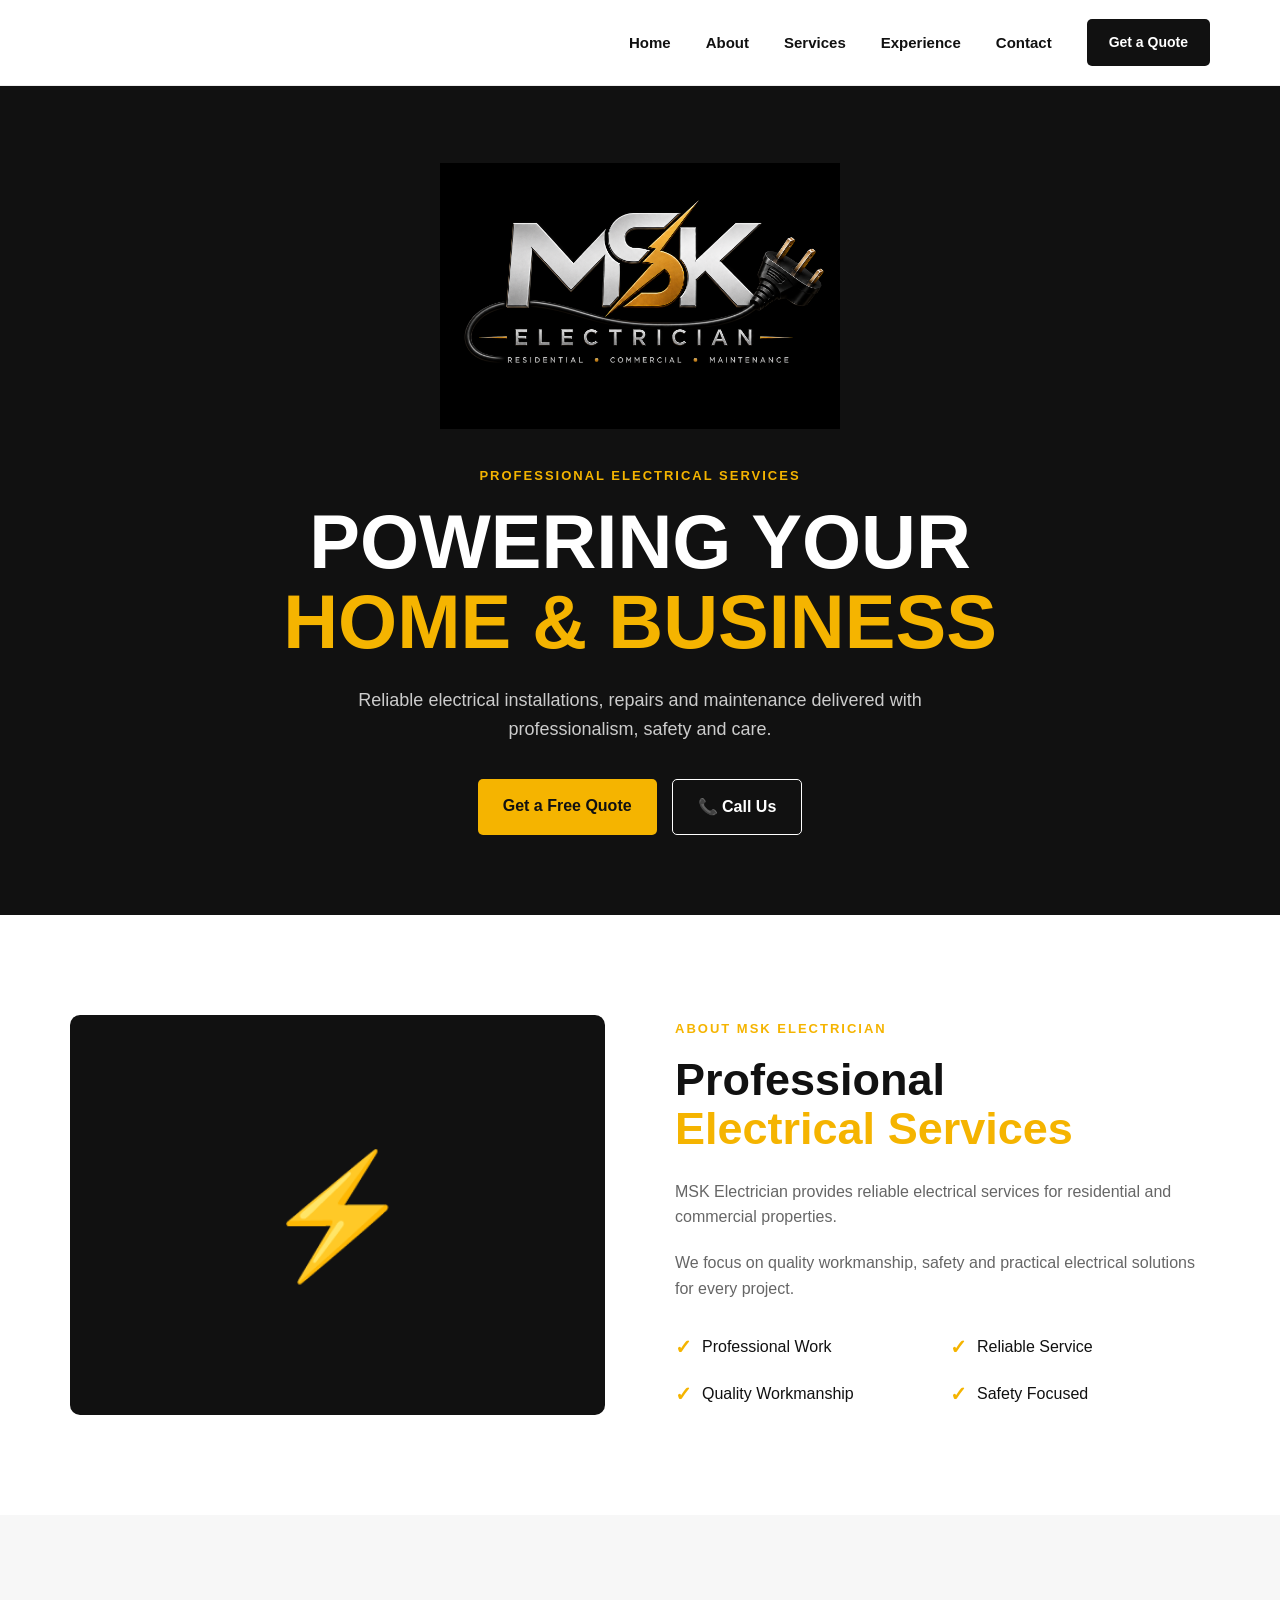
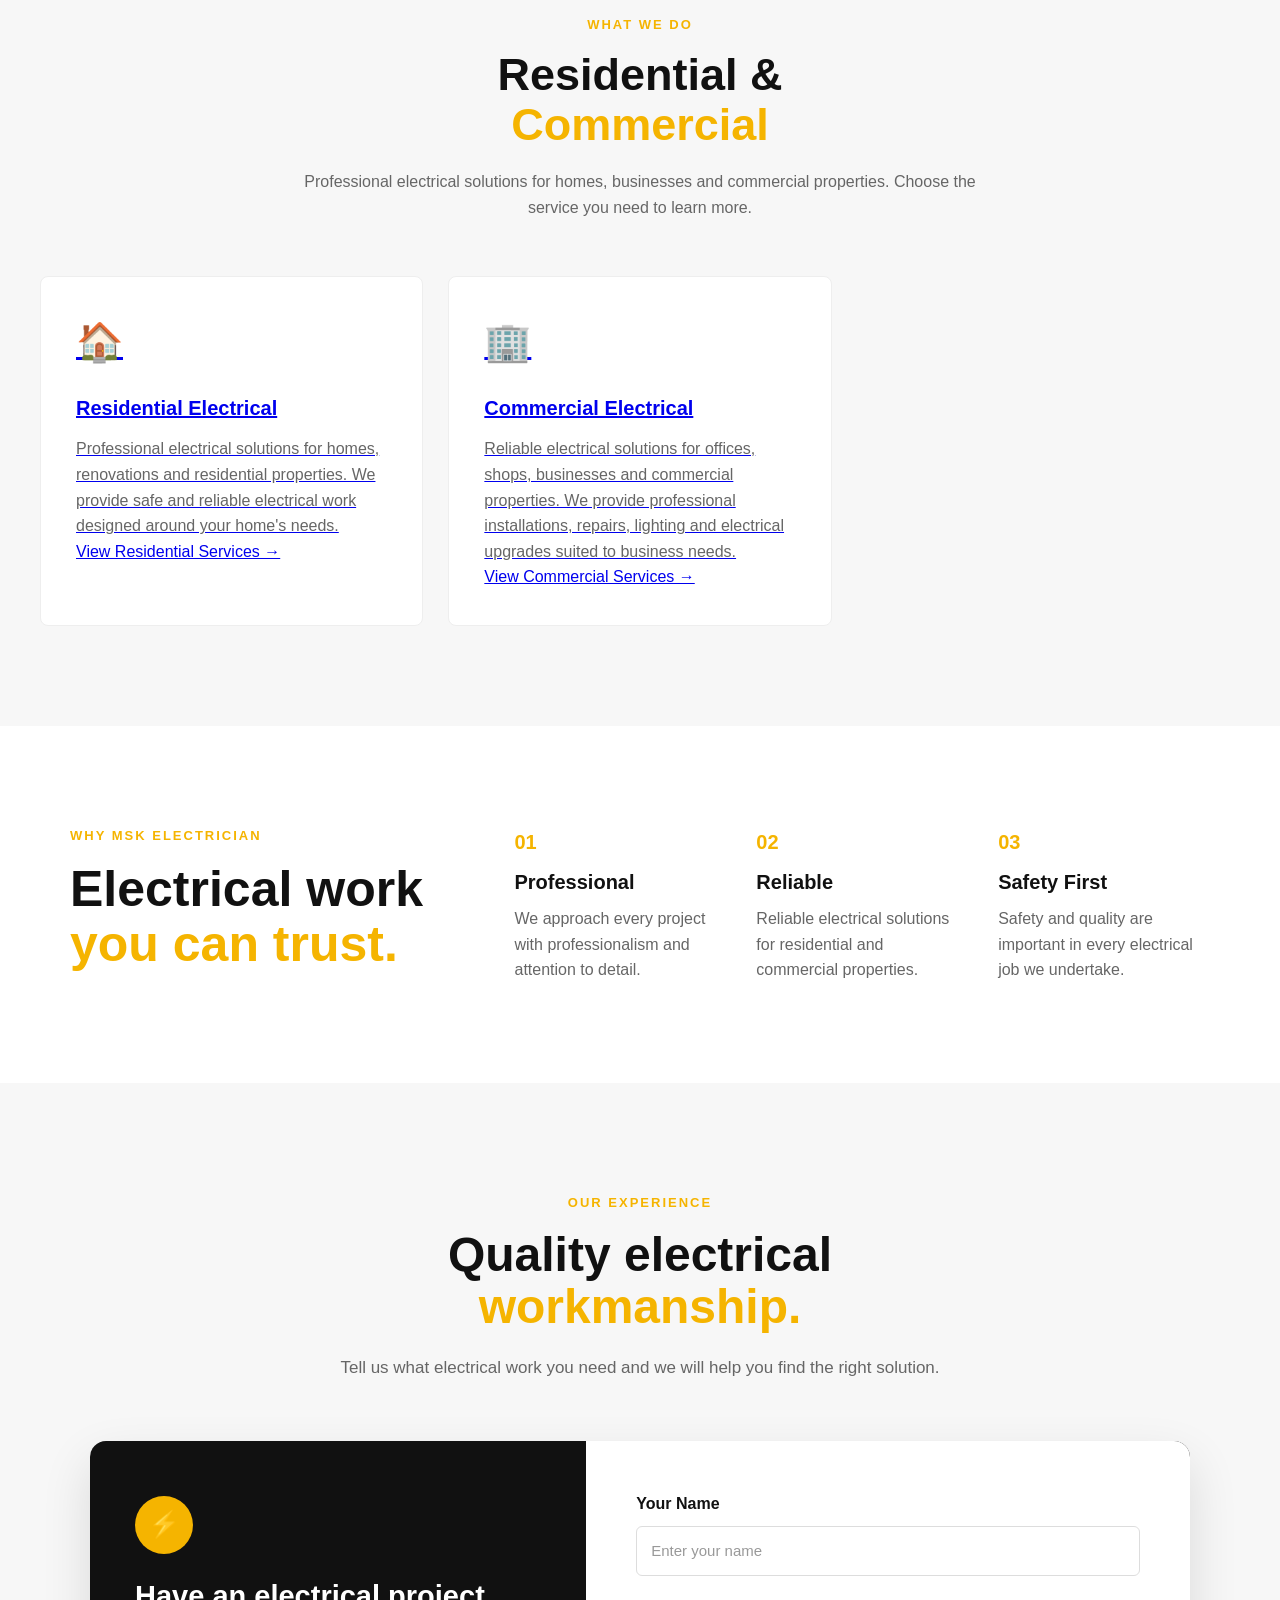
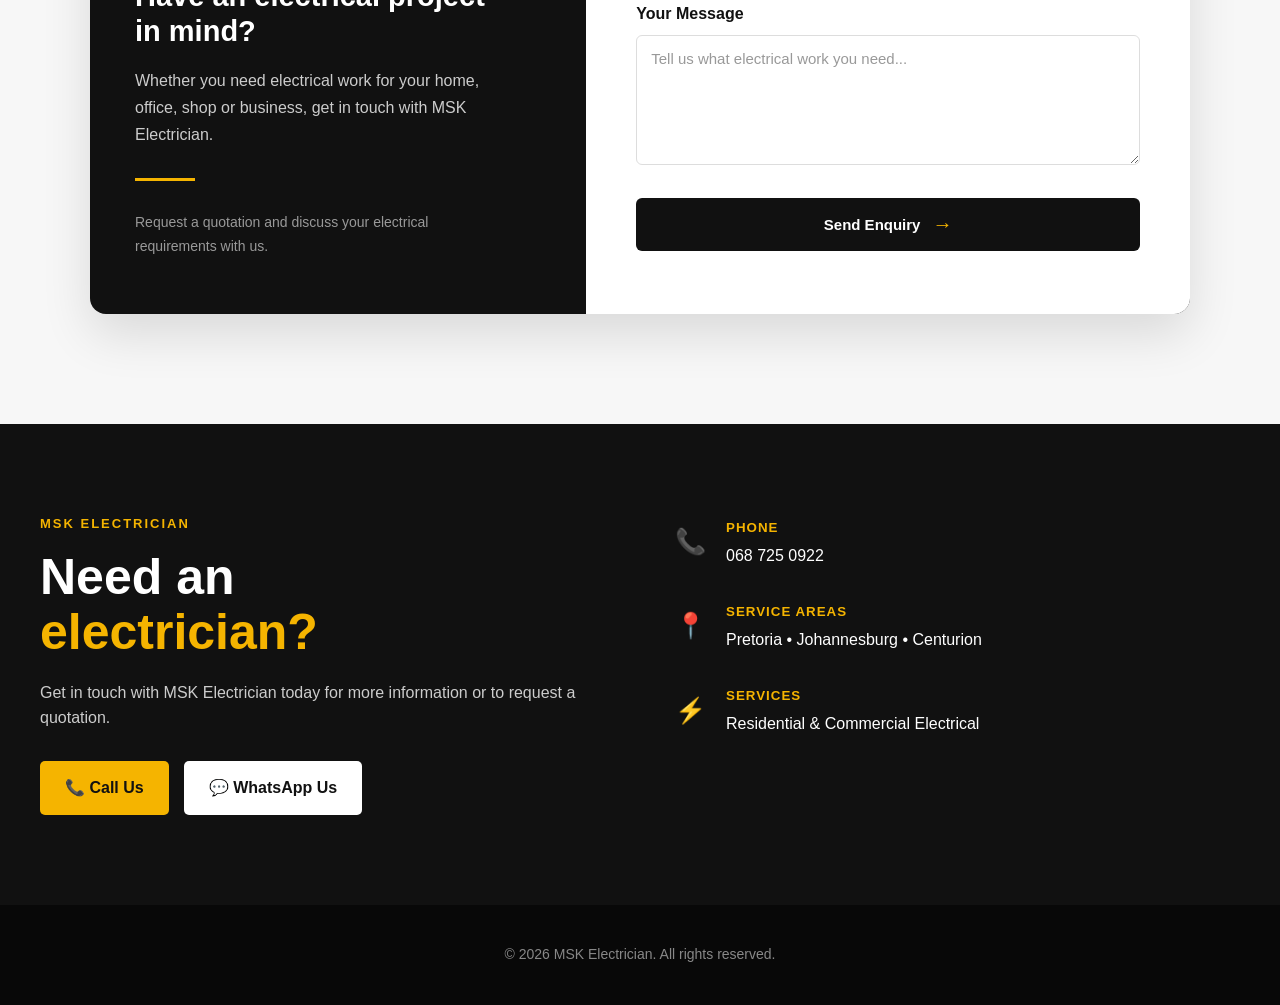
==== commit 35acdd04: "Update index.html" ====
--- a/index.html
+++ b/index.html
@@ -21,9 +21,9 @@
 <body>
 
 
-<!-- =========================================================
+<!-- =========================
      HEADER / NAVIGATION
-========================================================= -->
+========================= -->
 
 <header>
 
@@ -39,7 +39,7 @@
                 About
             </a>
 
-            <a href="#services">
+            <a href="services.html">
                 Services
             </a>
 
@@ -53,7 +53,6 @@
 
         </div>
 
-
         <a href="#contact"
            class="nav-button">
 
@@ -67,14 +66,14 @@
 
 
 
-<!-- =========================================================
+<!-- =========================
      HERO
-========================================================= -->
+========================= -->
 
 <section class="hero" id="home">
 
 
-    <!-- WEBSITE LOGO -->
+    <!-- LOGO -->
 
     <div class="hero-logo">
 
@@ -93,21 +92,15 @@
             PROFESSIONAL ELECTRICAL SERVICES
         </p>
 
-
         <h1>
-
             POWERING YOUR
             <span>HOME & BUSINESS</span>
-
         </h1>
 
-
         <p class="hero-text">
-
             Reliable electrical installations, repairs
             and maintenance delivered with
             professionalism, safety and care.
-
         </p>
 
 
@@ -120,7 +113,6 @@
 
             </a>
 
-
             <a href="tel:+27687250922"
                class="secondary-button">
 
@@ -136,9 +128,9 @@
 
 
 
-<!-- =========================================================
+<!-- =========================
      ABOUT
-========================================================= -->
+========================= -->
 
 <section class="about" id="about">
 
@@ -156,77 +148,43 @@
             ABOUT MSK ELECTRICIAN
         </p>
 
-
         <h2>
-
-            Electrical work you can
-            <span>depend on.</span>
-
+            Professional
+            <span>Electrical Services</span>
         </h2>
 
-
         <p>
-
-            MSK Electrician provides professional
-            electrical services for residential and
-            commercial properties.
-
-        </p>
-
+            MSK Electrician provides reliable electrical
+            services for residential and commercial
+            properties.
+        </p>
 
         <p>
-
-            From new installations and upgrades to
-            electrical repairs and maintenance, our
-            focus is on safe, reliable and quality
-            workmanship.
-
+            We focus on quality workmanship, safety and
+            practical electrical solutions for every project.
         </p>
 
 
         <div class="features">
 
             <div>
-
                 <strong>✓</strong>
-
-                <span>
-                    Professional Service
-                </span>
-
-            </div>
-
+                <span>Professional Work</span>
+            </div>
 
             <div>
-
                 <strong>✓</strong>
-
-                <span>
-                    Quality Workmanship
-                </span>
-
-            </div>
-
+                <span>Reliable Service</span>
+            </div>
 
             <div>
-
                 <strong>✓</strong>
-
-                <span>
-                    Safety Focused
-                </span>
-
-            </div>
-
+                <span>Quality Workmanship</span>
+            </div>
 
             <div>
-
                 <strong>✓</strong>
-
-                <span>
-                    Reliable Solutions
-                </span>
-
+                <span>Safety Focused</span>
             </div>
 
         </div>
@@ -237,10 +195,9 @@
 
 
 
-<!-- =========================================================
+<!-- =========================
      SERVICES
-     ONLY RESIDENTIAL + COMMERCIAL
-========================================================= -->
+========================= -->
 
 <section class="services" id="services">
 
@@ -251,20 +208,15 @@
             WHAT WE DO
         </p>
 
-
         <h2>
-
-            Our
-            <span>Electrical Services</span>
-
+            Residential &
+            <span>Commercial</span>
         </h2>
 
-
         <p>
-
-            Professional electrical solutions for
-            residential and commercial properties.
-
+            Professional electrical solutions for homes,
+            businesses and commercial properties.
+            Choose the service you need to learn more.
         </p>
 
     </div>
@@ -274,88 +226,64 @@
     <div class="service-grid">
 
 
-        <!-- =================================================
+        <!-- =========================
              RESIDENTIAL
-        ================================================== -->
+        ========================= -->
 
         <a href="residential.html"
            class="service-card service-link">
 
-
             <div class="service-icon">
                 🏠
             </div>
-
 
             <h3>
                 Residential Electrical
             </h3>
 
-
             <p>
-
-                Professional electrical services for
+                Professional electrical solutions for
                 homes, renovations and residential
-                properties.
-
-                We provide lighting installations,
-                plugs and switches, DB board services,
-                electrical repairs and general
-                residential electrical work.
-
+                properties. We provide safe and reliable
+                electrical work designed around your
+                home's needs.
             </p>
 
-
             <span class="service-link-button">
-
                 View Residential Services →
-
             </span>
 
-
         </a>
 
 
 
-        <!-- =================================================
+        <!-- =========================
              COMMERCIAL
-        ================================================== -->
+        ========================= -->
 
         <a href="commercial.html"
            class="service-card service-link">
 
-
             <div class="service-icon">
                 🏢
             </div>
-
 
             <h3>
                 Commercial Electrical
             </h3>
 
-
             <p>
-
-                Reliable electrical solutions for
-                offices, shops, businesses and
-                commercial properties.
-
-                We provide commercial lighting,
-                plugs and switches, DB board services,
-                electrical repairs, installations and
-                maintenance.
-
+                Reliable electrical solutions for offices,
+                shops, businesses and commercial properties.
+                We provide professional installations,
+                repairs, lighting and electrical upgrades
+                suited to business needs.
             </p>
 
-
             <span class="service-link-button">
-
                 View Commercial Services →
-
             </span>
 
-
         </a>
 
 
@@ -365,9 +293,9 @@
 
 
 
-<!-- =========================================================
+<!-- =========================
      WHY CHOOSE US
-========================================================= -->
+========================= -->
 
 <section class="why-us">
 
@@ -375,15 +303,12 @@
     <div>
 
         <p class="section-label">
-            WHY CHOOSE US
-        </p>
-
+            WHY MSK ELECTRICIAN
+        </p>
 
         <h2>
-
-            Built on
-            <span>quality.</span>
-
+            Electrical work
+            <span>you can trust.</span>
         </h2>
 
     </div>
@@ -403,11 +328,8 @@
             </h4>
 
             <p>
-
-                Professional electrical
-                workmanship with attention
-                to detail.
-
+                We approach every project with
+                professionalism and attention to detail.
             </p>
 
         </div>
@@ -424,11 +346,8 @@
             </h4>
 
             <p>
-
-                Dependable electrical
-                solutions designed around
-                your requirements.
-
+                Reliable electrical solutions for
+                residential and commercial properties.
             </p>
 
         </div>
@@ -445,159 +364,126 @@
             </h4>
 
             <p>
-
-                Electrical work carried out
-                with safety and quality
-                in mind.
-
+                Safety and quality are important in
+                every electrical job we undertake.
             </p>
 
         </div>
 
+
     </div>
 
 </section>
 
 
 
-<!-- =========================================================
-     EXPERIENCE / REVIEW
-========================================================= -->
-
-<section class="experience"
-         id="experience">
+<!-- =========================
+     EXPERIENCE
+========================= -->
+
+<section class="experience" id="experience">
 
 
     <div class="experience-heading">
 
         <p class="section-label">
-            CUSTOMER EXPERIENCE
-        </p>
-
+            OUR EXPERIENCE
+        </p>
 
         <h2>
-
-            We care about the
-            <span>work we do.</span>
-
+            Quality electrical
+            <span>workmanship.</span>
         </h2>
 
-
         <p>
-
-            Professional service from the first
-            conversation through to completion.
-
-        </p>
-
-    </div>
-
+            Tell us what electrical work you need and
+            we will help you find the right solution.
+        </p>
+
+    </div>
 
 
     <div class="experience-layout">
 
 
         <div class="experience-info">
-
 
             <div class="experience-icon">
                 ⚡
             </div>
 
-
             <h3>
-
-                Need an
-                electrician?
-
+                Have an electrical
+                project in mind?
             </h3>
 
-
             <p>
-
-                Get in touch with MSK Electrician
-                for professional electrical services
-                for your home or business.
-
+                Whether you need electrical work for your
+                home, office, shop or business, get in
+                touch with MSK Electrician.
             </p>
 
-
             <div class="experience-line"></div>
 
-
             <p class="experience-note">
-
-                Contact us to discuss your
-                electrical requirements.
-
+                Request a quotation and discuss your
+                electrical requirements with us.
             </p>
 
-
-        </div>
-
+        </div>
 
 
         <div class="review-form-container">
 
             <form id="review-form">
 
-
                 <div class="form-group">
 
-                    <label for="review-name">
+                    <label for="name">
                         Your Name
                     </label>
 
-
                     <input
                         type="text"
-                        id="review-name"
+                        id="name"
                         name="name"
                         placeholder="Enter your name">
 
                 </div>
 
 
-
                 <div class="form-group">
 
-                    <label for="review-message">
-                        Your Feedback
+                    <label for="feedback">
+                        Your Message
                     </label>
 
-
                     <textarea
-                        id="review-message"
-                        name="message"
-                        placeholder="Tell us about your experience">
-                    </textarea>
+                        id="feedback"
+                        name="feedback"
+                        placeholder="Tell us what electrical work you need..."></textarea>
 
                 </div>
-
 
 
                 <button
                     type="submit"
                     class="review-submit">
 
-                    Submit Feedback
-
-                    <span>
-                        →
-                    </span>
+                    Send Enquiry
+                    <span>→</span>
 
                 </button>
 
 
                 <div
-                    id="review-success"
-                    class="review-success">
-
-                    Thank you for your feedback.
+                    class="review-success"
+                    id="review-success">
+
+                    Thank you. Your enquiry has been received.
 
                 </div>
 
-
             </form>
 
         </div>
@@ -608,41 +494,32 @@
 
 
 
-<!-- =========================================================
+<!-- =========================
      CONTACT
-========================================================= -->
-
-<section class="contact"
-         id="contact">
+========================= -->
+
+<section class="contact" id="contact">
 
 
     <div class="contact-content">
-
 
         <p class="section-label">
             MSK ELECTRICIAN
         </p>
 
-
         <h2>
-
             Need an
             <span>electrician?</span>
-
         </h2>
 
-
         <p>
-
             Get in touch with MSK Electrician today
             for more information or to request a
             quotation.
-
         </p>
 
 
         <div class="contact-buttons">
-
 
             <a
                 href="tel:+27687250922"
@@ -655,15 +532,14 @@
 
             <a
                 href="https://wa.me/27687250922"
-                class="contact-button whatsapp">
-
-                💬 WhatsApp
-
-            </a>
-
-
-        </div>
-
+                class="contact-button whatsapp"
+                target="_blank">
+
+                💬 WhatsApp Us
+
+            </a>
+
+        </div>
 
     </div>
 
@@ -693,7 +569,6 @@
         </div>
 
 
-
         <div>
 
             <span>
@@ -707,7 +582,7 @@
                 </small>
 
                 <p>
-                    Pretoria & Centurion
+                    Pretoria • Johannesburg • Centurion
                 </p>
 
             </div>
@@ -715,21 +590,20 @@
         </div>
 
 
-
         <div>
 
             <span>
-                💬
+                ⚡
             </span>
 
             <div>
 
                 <small>
-                    WHATSAPP
+                    SERVICES
                 </small>
 
                 <p>
-                    068 725 0922
+                    Residential & Commercial Electrical
                 </p>
 
             </div>
@@ -743,28 +617,48 @@
 
 
 
-<!-- =========================================================
+<!-- =========================
      FOOTER
-========================================================= -->
+========================= -->
 
 <footer>
 
     <p>
-
-        © 2026 MSK Electrician.
-        All rights reserved.
-
+        © 2026 MSK Electrician. All rights reserved.
     </p>
 
 </footer>
 
 
 
-<!-- =========================================================
-     JAVASCRIPT
-========================================================= -->
-
-<script src="script.js"></script>
+<!-- =========================
+     SIMPLE FORM MESSAGE
+========================= -->
+
+<script>
+
+const reviewForm =
+    document.getElementById("review-form");
+
+const reviewSuccess =
+    document.getElementById("review-success");
+
+
+if (reviewForm) {
+
+    reviewForm.addEventListener("submit", function(event) {
+
+        event.preventDefault();
+
+        reviewSuccess.classList.add("show");
+
+        reviewForm.reset();
+
+    });
+
+}
+
+</script>
 
 
 </body>
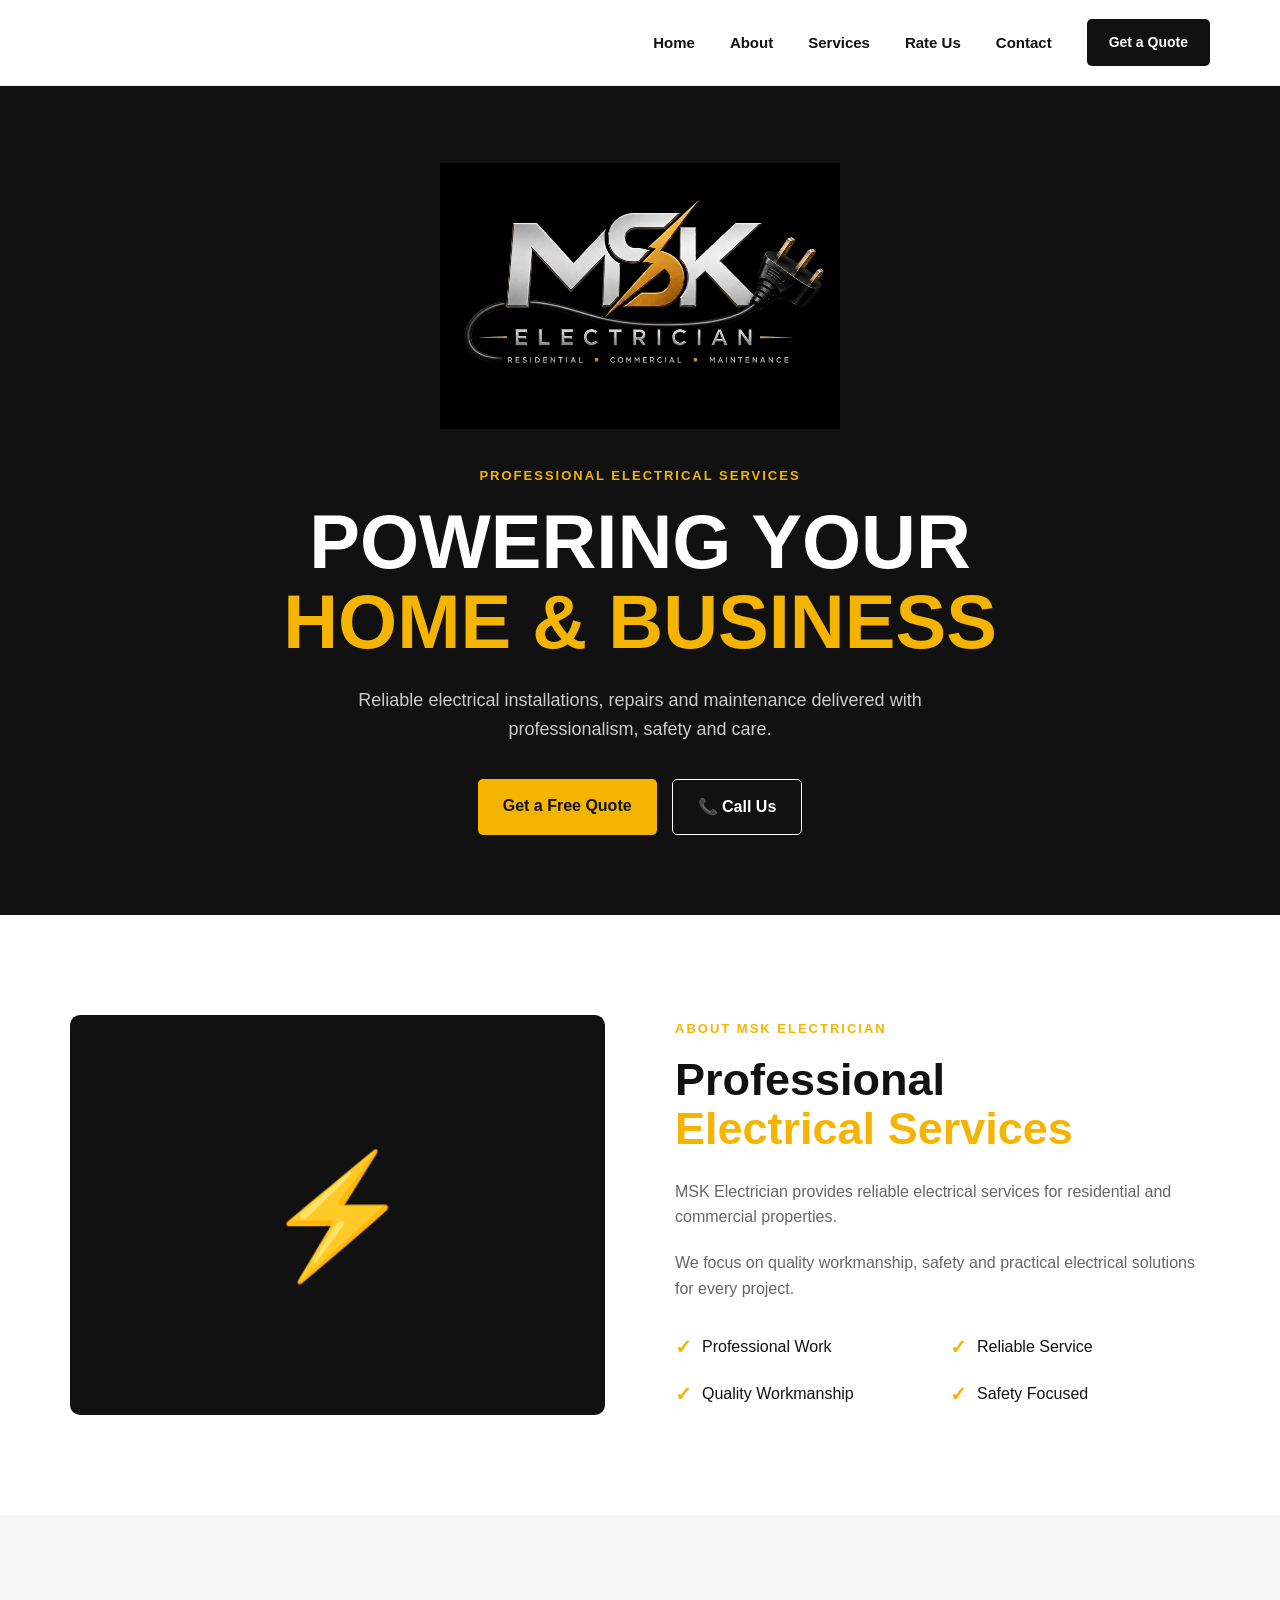
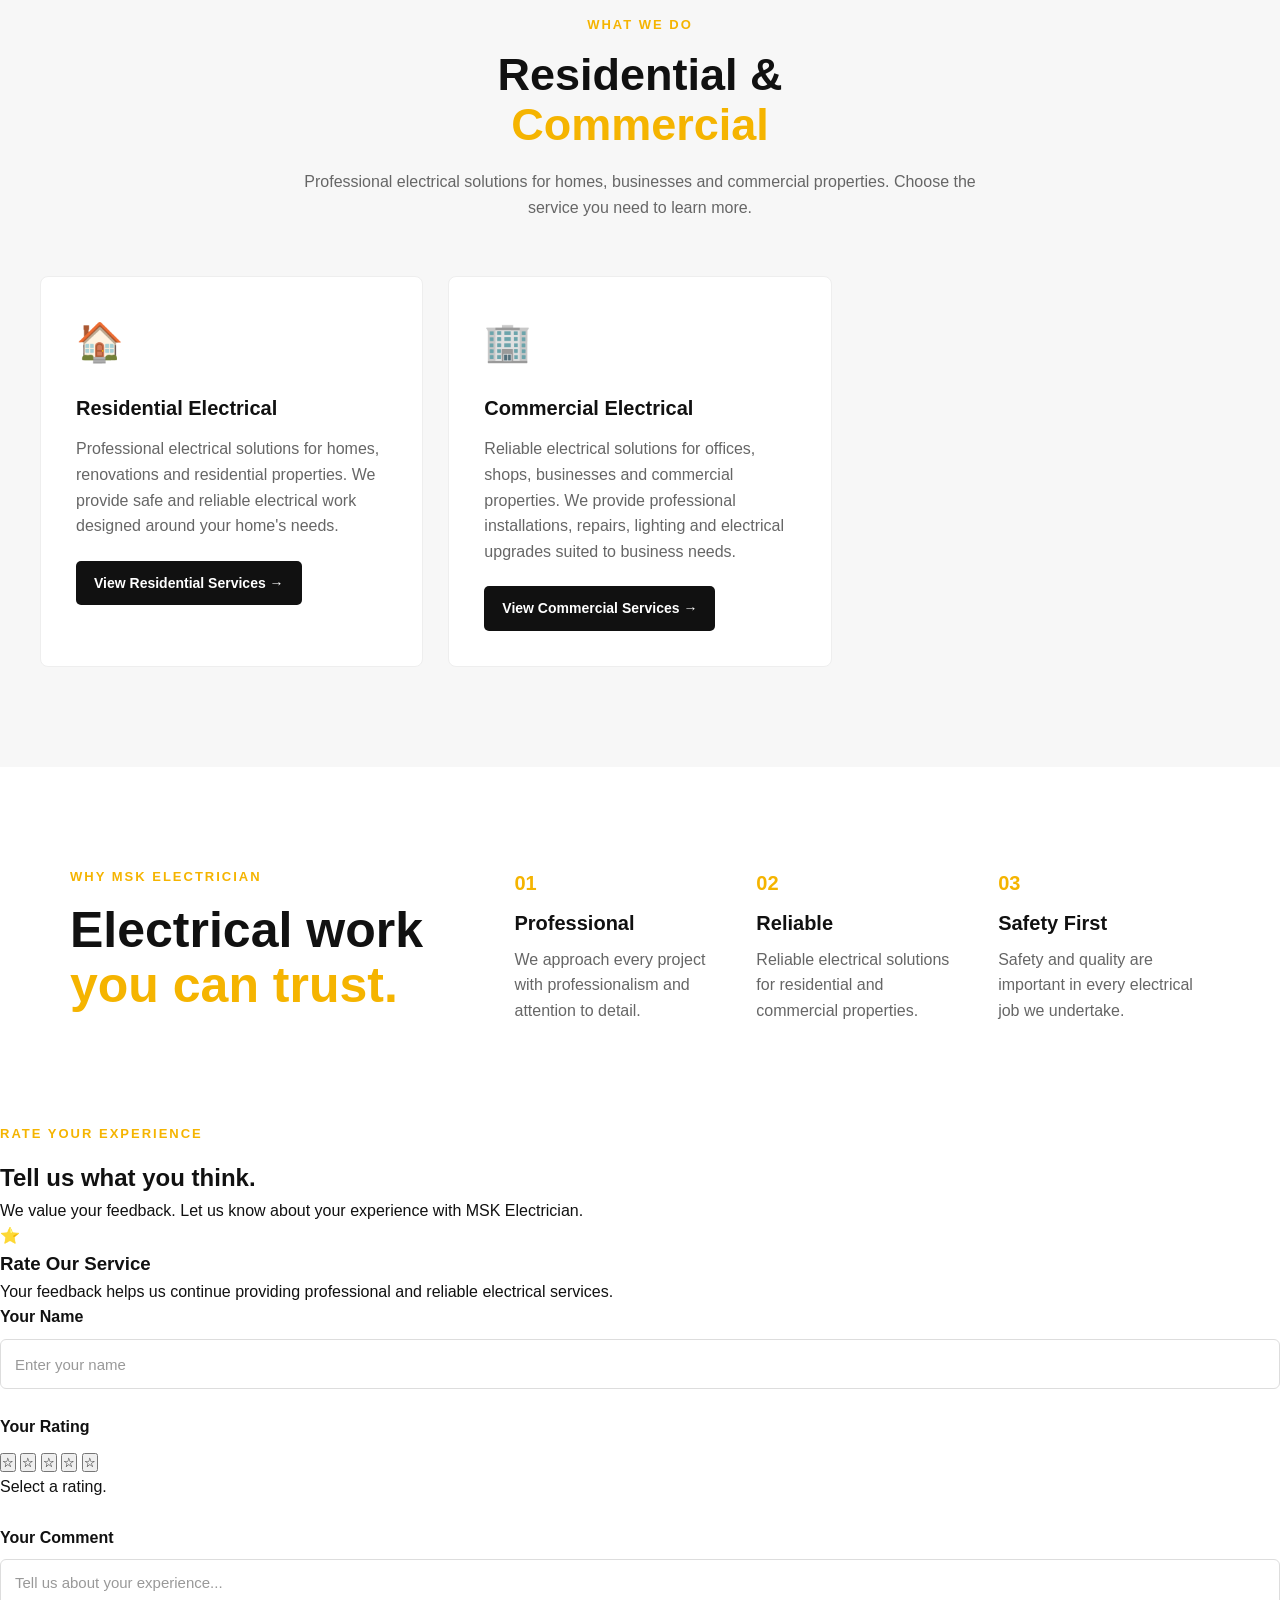
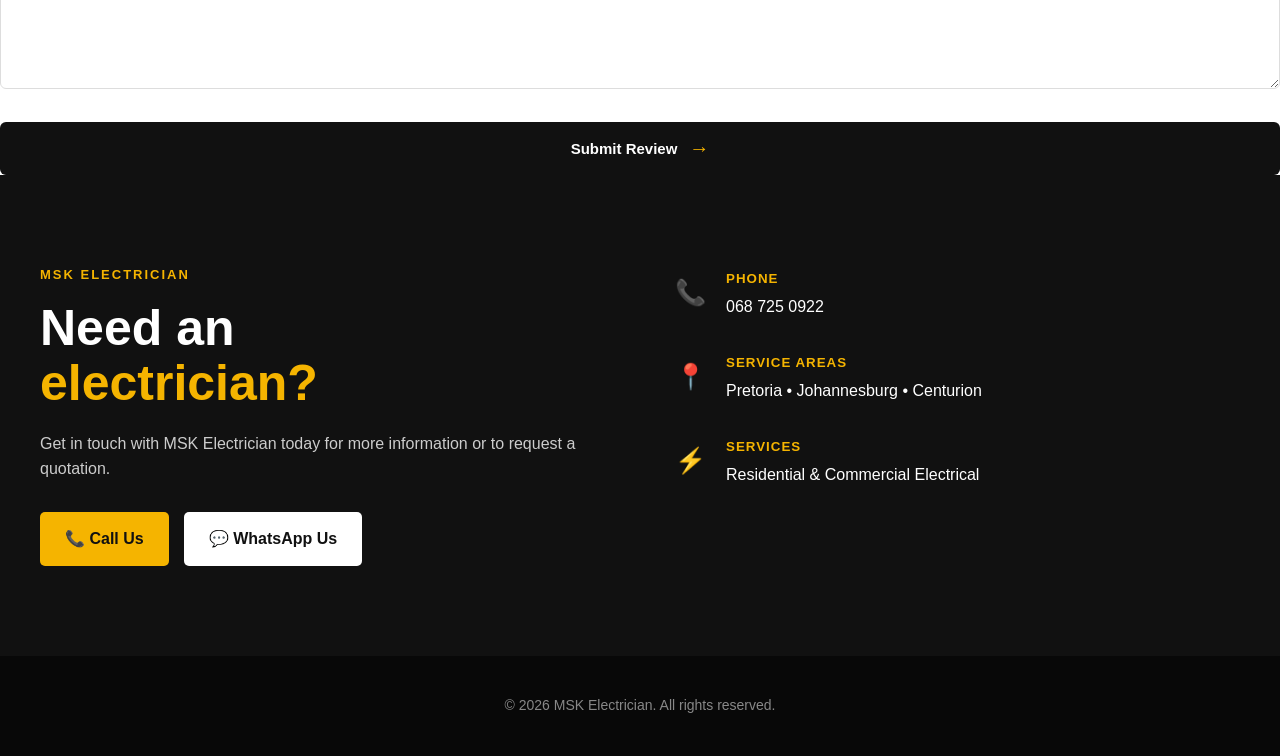
==== commit 90f21125: "Update index.html" ====
--- a/index.html
+++ b/index.html
@@ -43,8 +43,8 @@
                 Services
             </a>
 
-            <a href="#experience">
-                Experience
+            <a href="#rate-us">
+                Rate Us
             </a>
 
             <a href="#contact">
@@ -378,111 +378,202 @@
 
 
 <!-- =========================
-     EXPERIENCE
+     RATE US
 ========================= -->
 
-<section class="experience" id="experience">
-
-
-    <div class="experience-heading">
+<section class="rate-us" id="rate-us">
+
+
+    <div class="rate-heading">
 
         <p class="section-label">
-            OUR EXPERIENCE
+            RATE YOUR EXPERIENCE
         </p>
 
         <h2>
-            Quality electrical
-            <span>workmanship.</span>
+            Tell us what you
+            <span>think.</span>
         </h2>
 
         <p>
-            Tell us what electrical work you need and
-            we will help you find the right solution.
-        </p>
-
-    </div>
-
-
-    <div class="experience-layout">
-
-
-        <div class="experience-info">
-
-            <div class="experience-icon">
-                ⚡
+            We value your feedback. Let us know about
+            your experience with MSK Electrician.
+        </p>
+
+    </div>
+
+
+
+    <div class="rate-card">
+
+
+        <!-- LEFT SIDE -->
+
+        <div class="rate-info">
+
+            <div class="rate-icon">
+                ⭐
             </div>
 
             <h3>
-                Have an electrical
-                project in mind?
+                Rate Our Service
             </h3>
 
             <p>
-                Whether you need electrical work for your
-                home, office, shop or business, get in
-                touch with MSK Electrician.
+                Your feedback helps us continue
+                providing professional and reliable
+                electrical services.
             </p>
 
-            <div class="experience-line"></div>
-
-            <p class="experience-note">
-                Request a quotation and discuss your
-                electrical requirements with us.
-            </p>
-
-        </div>
-
-
-        <div class="review-form-container">
-
-            <form id="review-form">
+        </div>
+
+
+
+        <!-- FORM -->
+
+        <div class="rate-form-container">
+
+            <form id="rate-form">
+
 
                 <div class="form-group">
 
-                    <label for="name">
+                    <label>
                         Your Name
                     </label>
 
                     <input
                         type="text"
-                        id="name"
+                        id="rate-name"
                         name="name"
-                        placeholder="Enter your name">
+                        placeholder="Enter your name"
+                        required>
 
                 </div>
 
 
+
+                <!-- STAR RATING -->
+
                 <div class="form-group">
 
-                    <label for="feedback">
-                        Your Message
+                    <label>
+                        Your Rating
                     </label>
 
+                    <div class="rating-stars"
+                         id="rating-stars">
+
+                        <button
+                            type="button"
+                            class="rating-star"
+                            data-rating="1"
+                            aria-label="1 star">
+
+                            ☆
+
+                        </button>
+
+                        <button
+                            type="button"
+                            class="rating-star"
+                            data-rating="2"
+                            aria-label="2 stars">
+
+                            ☆
+
+                        </button>
+
+                        <button
+                            type="button"
+                            class="rating-star"
+                            data-rating="3"
+                            aria-label="3 stars">
+
+                            ☆
+
+                        </button>
+
+                        <button
+                            type="button"
+                            class="rating-star"
+                            data-rating="4"
+                            aria-label="4 stars">
+
+                            ☆
+
+                        </button>
+
+                        <button
+                            type="button"
+                            class="rating-star"
+                            data-rating="5"
+                            aria-label="5 stars">
+
+                            ☆
+
+                        </button>
+
+                    </div>
+
+
+                    <input
+                        type="hidden"
+                        id="rating"
+                        name="rating">
+
+                    <p
+                        class="rating-text"
+                        id="rating-text">
+
+                        Select a rating.
+
+                    </p>
+
+                </div>
+
+
+
+                <!-- COMMENT -->
+
+                <div class="form-group">
+
+                    <label>
+                        Your Comment
+                    </label>
+
                     <textarea
-                        id="feedback"
-                        name="feedback"
-                        placeholder="Tell us what electrical work you need..."></textarea>
+                        id="rate-comment"
+                        name="comment"
+                        placeholder="Tell us about your experience..."
+                        required></textarea>
 
                 </div>
+
 
 
                 <button
                     type="submit"
                     class="review-submit">
 
-                    Send Enquiry
-                    <span>→</span>
+                    Submit Review
+
+                    <span>
+                        →
+                    </span>
 
                 </button>
+
 
 
                 <div
                     class="review-success"
-                    id="review-success">
-
-                    Thank you. Your enquiry has been received.
+                    id="rate-success">
+
+                    Thank you for your feedback!
 
                 </div>
+
 
             </form>
 
@@ -533,7 +624,8 @@
             <a
                 href="https://wa.me/27687250922"
                 class="contact-button whatsapp"
-                target="_blank">
+                target="_blank"
+                rel="noopener">
 
                 💬 WhatsApp Us
 
@@ -632,31 +724,189 @@
 
 
 <!-- =========================
-     SIMPLE FORM MESSAGE
+     RATE US JAVASCRIPT
 ========================= -->
 
 <script>
 
-const reviewForm =
-    document.getElementById("review-form");
-
-const reviewSuccess =
-    document.getElementById("review-success");
-
-
-if (reviewForm) {
-
-    reviewForm.addEventListener("submit", function(event) {
-
-        event.preventDefault();
-
-        reviewSuccess.classList.add("show");
-
-        reviewForm.reset();
+document.addEventListener("DOMContentLoaded", function () {
+
+
+    const stars =
+        document.querySelectorAll(".rating-star");
+
+    const ratingInput =
+        document.getElementById("rating");
+
+    const ratingText =
+        document.getElementById("rating-text");
+
+    const rateForm =
+        document.getElementById("rate-form");
+
+    const rateSuccess =
+        document.getElementById("rate-success");
+
+
+    let selectedRating = 0;
+
+
+
+    const ratingMessages = {
+
+        1: "Thank you for your honest feedback.",
+
+        2: "Thank you for taking the time to rate us.",
+
+        3: "Thank you for sharing your experience.",
+
+        4: "We're glad you had a positive experience.",
+
+        5: "We're glad you had a great experience!"
+
+    };
+
+
+
+    function updateStars(rating) {
+
+        stars.forEach(function (star) {
+
+            const starRating =
+                Number(star.dataset.rating);
+
+
+            if (starRating <= rating) {
+
+                star.classList.add("active");
+
+                star.textContent = "★";
+
+            } else {
+
+                star.classList.remove("active");
+
+                star.textContent = "☆";
+
+            }
+
+        });
+
+    }
+
+
+
+    stars.forEach(function (star) {
+
+
+        star.addEventListener("click", function () {
+
+            selectedRating =
+                Number(this.dataset.rating);
+
+
+            ratingInput.value =
+                selectedRating;
+
+
+            updateStars(selectedRating);
+
+
+            ratingText.textContent =
+                ratingMessages[selectedRating];
+
+        });
+
+
+
+        star.addEventListener("mouseenter", function () {
+
+            const hoverRating =
+                Number(this.dataset.rating);
+
+            updateStars(hoverRating);
+
+        });
 
     });
 
-}
+
+
+    const starContainer =
+        document.getElementById("rating-stars");
+
+
+    if (starContainer) {
+
+        starContainer.addEventListener(
+            "mouseleave",
+            function () {
+
+                updateStars(selectedRating);
+
+            }
+        );
+
+    }
+
+
+
+    if (rateForm) {
+
+        rateForm.addEventListener(
+            "submit",
+            function (event) {
+
+                event.preventDefault();
+
+
+                if (selectedRating === 0) {
+
+                    ratingText.textContent =
+                        "Please select a star rating.";
+
+                    ratingText.style.color =
+                        "#d9534f";
+
+                    return;
+
+                }
+
+
+                ratingText.style.color =
+                    "#777777";
+
+
+                rateSuccess.classList.add("show");
+
+
+                rateForm.reset();
+
+
+                selectedRating = 0;
+
+                ratingInput.value = "";
+
+                updateStars(0);
+
+
+                ratingText.textContent =
+                    "Select a rating.";
+
+
+                setTimeout(function () {
+
+                    rateSuccess.classList.remove("show");
+
+                }, 5000);
+
+            }
+        );
+
+    }
+
+
+});
 
 </script>
 
--- a/style.css
+++ b/style.css
@@ -154,7 +154,9 @@
 .services h2 span,
 .why-us h2 span,
 .contact h2 span,
-.experience-heading h2 span {
+.experience-heading h2 span,
+.service-page-hero h1 span,
+.services-page-hero h1 span {
     color: #f5b400;
     display: block;
 }
@@ -302,6 +304,9 @@
     border-radius: 8px;
     border: 1px solid #eeeeee;
 
+    text-decoration: none;
+    color: #111111;
+
     transition:
         opacity 0.6s ease,
         transform 0.3s ease,
@@ -332,7 +337,8 @@
    SERVICE BUTTON
 ========================= */
 
-.service-button {
+.service-button,
+.service-link-button {
     display: inline-block;
 
     margin-top: 22px;
@@ -352,7 +358,8 @@
     transition: 0.25s ease;
 }
 
-.service-button:hover {
+.service-button:hover,
+.service-link-button:hover {
     background: #f5b400;
     color: #111111;
     transform: translateY(-2px);
@@ -562,58 +569,6 @@
 .form-group input::placeholder,
 .form-group textarea::placeholder {
     color: #999999;
-}
-
-
-/* =========================
-   STAR RATING
-========================= */
-
-.rating-stars {
-    display: flex;
-    align-items: center;
-    gap: 5px;
-}
-
-.rating-star {
-    border: none;
-    background: transparent;
-
-    color: #cccccc;
-
-    font-size: 38px;
-    line-height: 1;
-
-    padding: 2px;
-
-    cursor: pointer;
-
-    transition:
-        color 0.18s ease,
-        transform 0.18s ease;
-}
-
-.rating-star:hover {
-    color: #f5b400;
-    transform: scale(1.15);
-}
-
-.rating-star.active {
-    color: #f5b400;
-}
-
-.rating-star:focus-visible {
-    outline: 2px solid #f5b400;
-    outline-offset: 3px;
-    border-radius: 4px;
-}
-
-.rating-text {
-    min-height: 22px;
-    margin-top: 7px;
-
-    color: #777777;
-    font-size: 13px;
 }
 
 
@@ -794,35 +749,45 @@
     background: #ffffff;
 }
 
-.service-page-hero {
+
+/* =========================
+   SERVICE PAGE HERO
+========================= */
+
+.service-page-hero,
+.services-page-hero {
     background: #111111;
     color: #ffffff;
     padding: 100px 30px;
     text-align: center;
 }
 
-.service-page-hero .service-page-icon {
+.service-page-hero .service-page-icon,
+.services-page-hero .service-page-icon {
     font-size: 65px;
     margin-bottom: 20px;
 }
 
-.service-page-hero h1 {
+.service-page-hero h1,
+.services-page-hero h1 {
     font-size: clamp(42px, 6vw, 70px);
     line-height: 1.05;
     margin-bottom: 20px;
 }
 
-.service-page-hero h1 span {
-    color: #f5b400;
-}
-
-.service-page-hero > p:last-child {
+.service-page-hero > p:last-child,
+.services-page-hero > p:last-child {
     max-width: 700px;
     margin: auto;
     color: #cccccc;
     font-size: 18px;
 }
 
+
+/* =========================
+   SERVICE DETAIL
+========================= */
+
 .service-detail {
     max-width: 1200px;
     margin: auto;
@@ -830,8 +795,8 @@
 }
 
 .service-detail-content {
-    max-width: 850px;
-    margin: auto;
+    max-width: 1000px;
+    margin: 0 auto 80px;
 }
 
 .service-detail-content h2 {
@@ -849,51 +814,58 @@
     margin-bottom: 20px;
 }
 
-.service-jobs-section {
-    background: #f7f7f7;
-    padding: 90px 30px;
-}
-
-.service-jobs-grid {
-    max-width: 1200px;
-    margin: auto;
-
-    display: grid;
-    grid-template-columns: repeat(3, 1fr);
+
+/* =========================
+   SERVICE DETAIL HEADING
+========================= */
+
+.service-detail-heading {
+    display: flex;
+    align-items: flex-start;
     gap: 25px;
-}
-
-.service-job-card {
-    background: #ffffff;
-    border: 1px solid #eeeeee;
+
+    margin-bottom: 35px;
+}
+
+.service-detail-icon {
+    width: 65px;
+    height: 65px;
+
+    flex-shrink: 0;
+
+    background: #111111;
+    color: #f5b400;
+
     border-radius: 10px;
-    padding: 30px;
-    transition: 0.25s ease;
-}
-
-.service-job-card:hover {
-    transform: translateY(-5px);
-    box-shadow: 0 10px 30px rgba(0, 0, 0, 0.08);
-}
-
-.service-job-icon {
-    font-size: 35px;
+
+    display: flex;
+    align-items: center;
+    justify-content: center;
+
+    font-size: 30px;
+}
+
+.service-detail-heading h2 {
     margin-bottom: 15px;
 }
 
-.service-job-card h3 {
-    font-size: 20px;
-    margin-bottom: 10px;
-}
-
-.service-job-card p {
+.service-detail-heading p:last-child {
     color: #666666;
 }
 
 
-/* =========================
+/* =========================================================
+   CERTIFICATE OF COMPLIANCE
+========================================================= */
+
+.service-detail-content:first-of-type {
+    margin-bottom: 70px;
+}
+
+
+/* =========================================================
    SERVICE PHOTOS
-========================= */
+========================================================= */
 
 .service-photos {
     max-width: 1200px;
@@ -905,10 +877,13 @@
     display: grid;
     grid-template-columns: repeat(3, 1fr);
     gap: 20px;
+
+    margin-top: 30px;
 }
 
 .service-photo-placeholder {
     min-height: 260px;
+
     background: #f7f7f7;
     border: 2px dashed #dddddd;
     border-radius: 10px;
@@ -920,11 +895,141 @@
 
     text-align: center;
     color: #999999;
-}
+
+    overflow: hidden;
+
+    position: relative;
+}
+
+
+/* =========================
+   ACTUAL SERVICE PHOTOS
+========================= */
+
+.service-photo-placeholder img {
+    width: 100%;
+    height: 260px;
+
+    object-fit: cover;
+
+    display: block;
+
+    cursor: pointer;
+
+    transition: transform 0.3s ease,
+                opacity 0.3s ease;
+}
+
+.service-photo-placeholder img:hover {
+    transform: scale(1.03);
+    opacity: 0.9;
+}
+
+
+/* =========================
+   BLANK PHOTO PLACEHOLDERS
+========================= */
 
 .service-photo-placeholder span {
     font-size: 45px;
     margin-bottom: 10px;
+}
+
+.service-photo-placeholder p {
+    color: #999999;
+}
+
+
+/* =========================================================
+   FULL-SCREEN PHOTO VIEWER
+========================================================= */
+
+.photo-viewer {
+    position: fixed;
+
+    top: 0;
+    left: 0;
+
+    width: 100%;
+    height: 100%;
+
+    background: rgba(0, 0, 0, 0.94);
+
+    display: flex;
+    align-items: center;
+    justify-content: center;
+
+    padding: 40px;
+
+    opacity: 0;
+    visibility: hidden;
+
+    z-index: 99999;
+
+    transition:
+        opacity 0.25s ease,
+        visibility 0.25s ease;
+}
+
+.photo-viewer.show {
+    opacity: 1;
+    visibility: visible;
+}
+
+.photo-viewer-image {
+    max-width: 95%;
+    max-height: 90vh;
+
+    width: auto;
+    height: auto;
+
+    object-fit: contain;
+
+    border-radius: 5px;
+
+    box-shadow:
+        0 20px 60px rgba(0, 0, 0, 0.5);
+}
+
+
+/* =========================
+   CLOSE BUTTON
+========================= */
+
+.photo-viewer-close {
+    position: absolute;
+
+    top: 20px;
+    right: 25px;
+
+    width: 50px;
+    height: 50px;
+
+    border: none;
+    border-radius: 50%;
+
+    background: #ffffff;
+    color: #111111;
+
+    font-size: 35px;
+    line-height: 1;
+
+    cursor: pointer;
+
+    display: flex;
+    align-items: center;
+    justify-content: center;
+
+    z-index: 100000;
+
+    transition:
+        background 0.2s ease,
+        transform 0.2s ease;
+}
+
+.photo-viewer-close:hover {
+    background: #f5b400;
+    transform: scale(1.08);
 }
 
 
@@ -1075,6 +1180,7 @@
     .service-photo-grid {
         grid-template-columns: 1fr 1fr;
     }
+
 }
 
 
@@ -1166,21 +1272,17 @@
         padding: 35px 25px;
     }
 
-    .rating-stars {
-        gap: 2px;
-    }
-
-    .rating-star {
-        font-size: 34px;
-    }
-
-    .service-jobs-grid,
-    .service-photo-grid,
-    .before-after-grid {
-        grid-template-columns: 1fr;
-    }
-
-    .service-page-hero {
+ .service-jobs-grid,
+.service-photo-grid {
+    grid-template-columns: repeat(2, 1fr);
+}
+
+.before-after-grid {
+    grid-template-columns: 1fr;
+}
+
+    .service-page-hero,
+    .services-page-hero {
         padding: 70px 20px;
     }
 
@@ -1193,4 +1295,40 @@
     .service-jobs-section {
         padding: 70px 20px;
     }
-}
+
+
+    /* SERVICE DETAIL HEADING ON PHONE */
+
+    .service-detail-heading {
+        gap: 15px;
+    }
+
+    .service-detail-icon {
+        width: 55px;
+        height: 55px;
+        font-size: 25px;
+    }
+
+
+    /* PHOTO VIEWER ON PHONE */
+
+    .photo-viewer {
+        padding: 20px;
+    }
+
+    .photo-viewer-image {
+        max-width: 100%;
+        max-height: 85vh;
+    }
+
+    .photo-viewer-close {
+        top: 15px;
+        right: 15px;
+
+        width: 45px;
+        height: 45px;
+
+        font-size: 30px;
+    }
+
+}
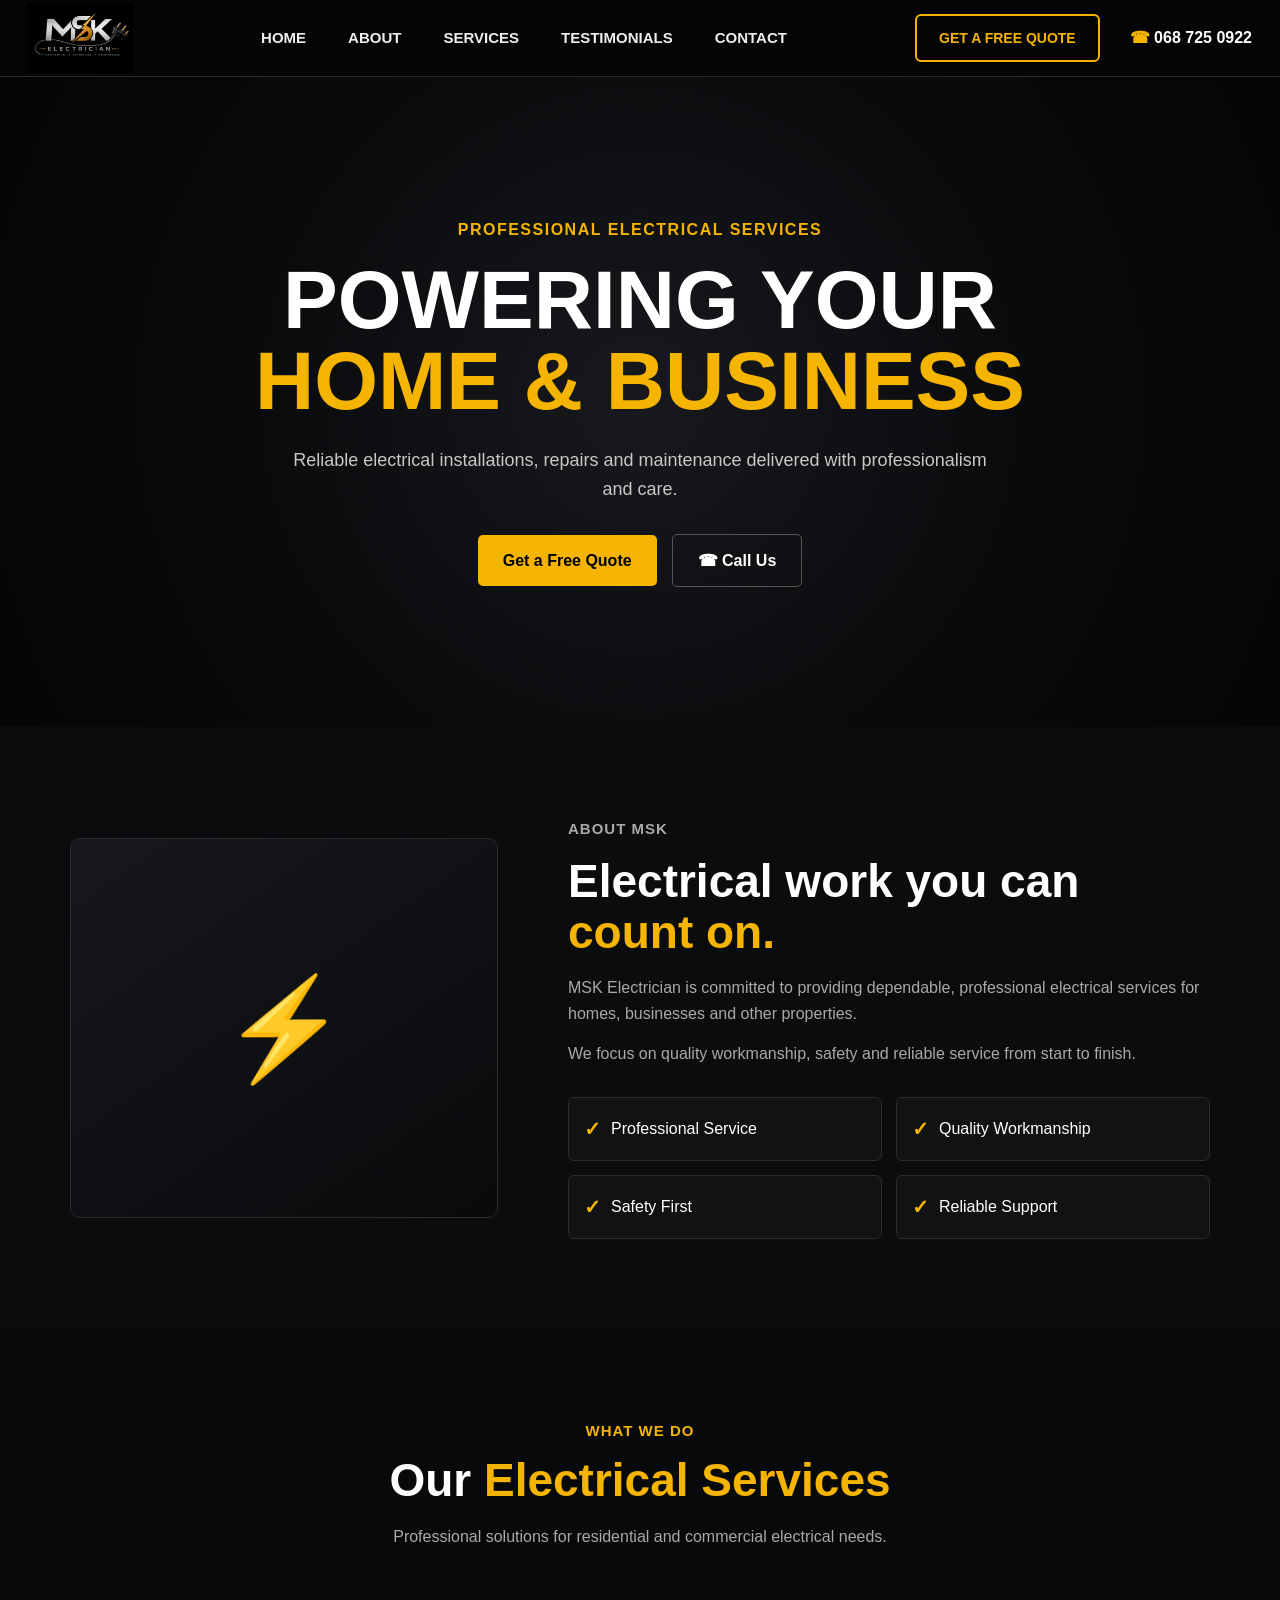
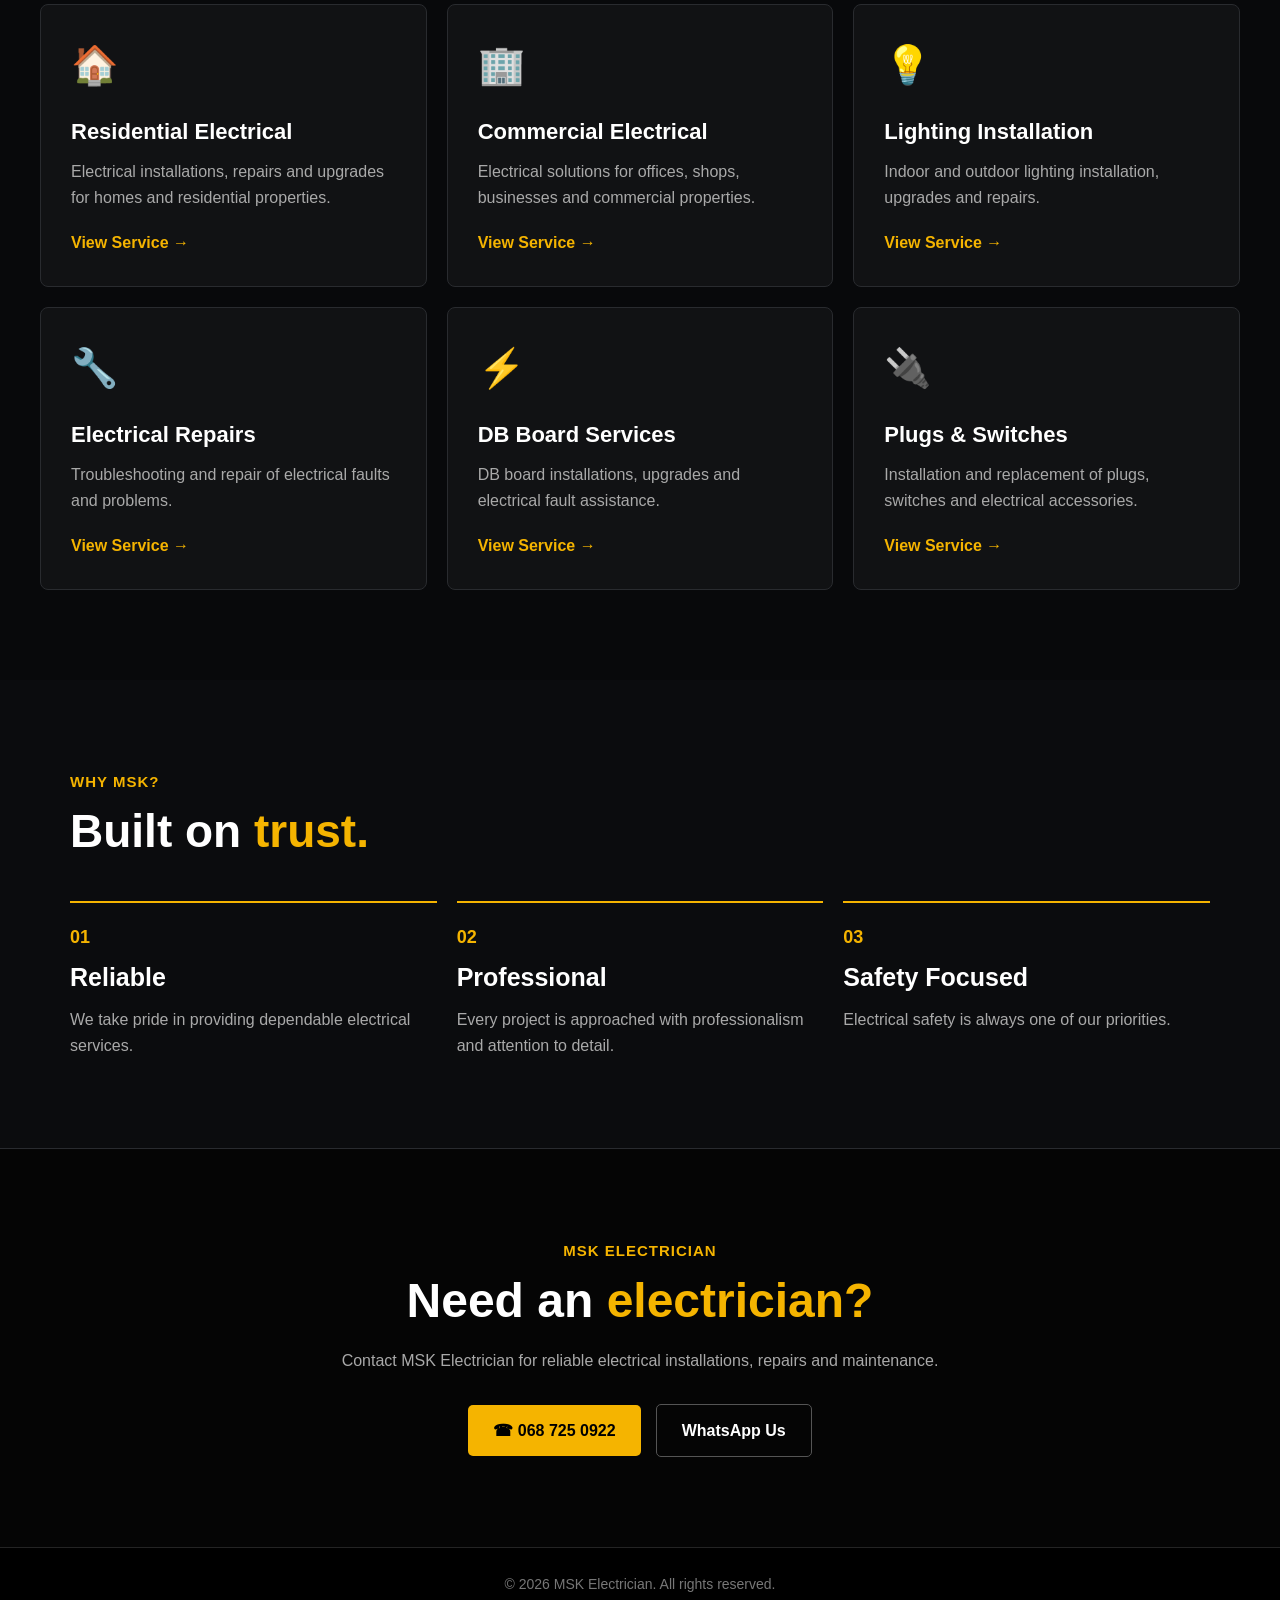
==== commit 2f51a4a8: "Update index.html" ====
--- a/index.html
+++ b/index.html
@@ -6,12 +6,12 @@
     <meta charset="UTF-8">
 
     <meta name="viewport"
-        content="width=device-width, initial-scale=1.0">
+          content="width=device-width, initial-scale=1.0">
 
     <title>MSK Electrician | Professional Electrical Services</title>
 
     <meta name="description"
-        content="MSK Electrician provides professional residential and commercial electrical services in Pretoria, Johannesburg and Centurion.">
+          content="MSK Electrician provides professional residential and commercial electrical services in Pretoria, Centurion and surrounding areas.">
 
     <link rel="stylesheet" href="style.css">
 
@@ -21,70 +21,59 @@
 <body>
 
 
-<!-- =========================
-     HEADER / NAVIGATION
-========================= -->
+<!-- =====================================================
+     NAVIGATION
+===================================================== -->
 
 <header>
 
     <nav class="navbar">
 
+        <a href="#home" class="nav-logo">
+
+            <img
+                src="ChatGPT%20Image%20Aug%2010,%202026,%2003_28_34%20PM.png"
+                alt="MSK Electrician Logo">
+
+        </a>
+
+
         <div class="nav-links">
 
-            <a href="#home">
-                Home
-            </a>
-
-            <a href="#about">
-                About
-            </a>
-
-            <a href="services.html">
-                Services
-            </a>
-
-            <a href="#rate-us">
-                Rate Us
-            </a>
-
-            <a href="#contact">
-                Contact
-            </a>
-
-        </div>
-
-        <a href="#contact"
-           class="nav-button">
-
-            Get a Quote
-
+            <a href="#home">Home</a>
+
+            <a href="#about">About</a>
+
+            <a href="#services">Services</a>
+
+            <a href="#experience">Testimonials</a>
+
+            <a href="#contact">Contact</a>
+
+        </div>
+
+
+        <a href="#contact" class="nav-button">
+            Get a Free Quote
         </a>
 
+
+        <div class="nav-phone">
+            <span>☎</span>
+            068 725 0922
+        </div>
+
     </nav>
 
 </header>
 
 
 
-<!-- =========================
+<!-- =====================================================
      HERO
-========================= -->
+===================================================== -->
 
 <section class="hero" id="home">
-
-
-    <!-- LOGO -->
-
-    <div class="hero-logo">
-
-        <img
-            src="ChatGPT%20Image%20Aug%2010,%202026,%2003_28_34%20PM.png"
-            alt="MSK Electrician Logo">
-
-    </div>
-
-
-    <!-- HERO CONTENT -->
 
     <div class="hero-content">
 
@@ -92,15 +81,24 @@
             PROFESSIONAL ELECTRICAL SERVICES
         </p>
 
+
         <h1>
+
             POWERING YOUR
-            <span>HOME & BUSINESS</span>
+
+            <span>
+                HOME & BUSINESS
+            </span>
+
         </h1>
 
+
         <p class="hero-text">
+
             Reliable electrical installations, repairs
-            and maintenance delivered with
-            professionalism, safety and care.
+            and maintenance delivered with professionalism
+            and care.
+
         </p>
 
 
@@ -113,10 +111,11 @@
 
             </a>
 
+
             <a href="tel:+27687250922"
                class="secondary-button">
 
-                📞 Call Us
+                ☎ Call Us
 
             </a>
 
@@ -128,9 +127,9 @@
 
 
 
-<!-- =========================
+<!-- =====================================================
      ABOUT
-========================= -->
+===================================================== -->
 
 <section class="about" id="about">
 
@@ -145,47 +144,84 @@
     <div class="about-content">
 
         <p class="section-label">
-            ABOUT MSK ELECTRICIAN
-        </p>
+            ABOUT MSK
+        </p>
+
 
         <h2>
-            Professional
-            <span>Electrical Services</span>
+
+            Electrical work you can
+
+            <span>
+                count on.
+            </span>
+
         </h2>
 
+
         <p>
-            MSK Electrician provides reliable electrical
-            services for residential and commercial
-            properties.
-        </p>
+
+            MSK Electrician is committed to providing
+            dependable, professional electrical services
+            for homes, businesses and other properties.
+
+        </p>
+
 
         <p>
-            We focus on quality workmanship, safety and
-            practical electrical solutions for every project.
+
+            We focus on quality workmanship, safety
+            and reliable service from start to finish.
+
         </p>
 
 
         <div class="features">
 
+
             <div>
+
                 <strong>✓</strong>
-                <span>Professional Work</span>
-            </div>
+
+                <p>
+                    Professional Service
+                </p>
+
+            </div>
+
 
             <div>
+
                 <strong>✓</strong>
-                <span>Reliable Service</span>
-            </div>
+
+                <p>
+                    Quality Workmanship
+                </p>
+
+            </div>
+
 
             <div>
+
                 <strong>✓</strong>
-                <span>Quality Workmanship</span>
-            </div>
+
+                <p>
+                    Safety First
+                </p>
+
+            </div>
+
 
             <div>
+
                 <strong>✓</strong>
-                <span>Safety Focused</span>
-            </div>
+
+                <p>
+                    Reliable Support
+                </p>
+
+            </div>
+
 
         </div>
 
@@ -195,9 +231,9 @@
 
 
 
-<!-- =========================
+<!-- =====================================================
      SERVICES
-========================= -->
+===================================================== -->
 
 <section class="services" id="services">
 
@@ -208,15 +244,23 @@
             WHAT WE DO
         </p>
 
+
         <h2>
-            Residential &
-            <span>Commercial</span>
+
+            Our
+
+            <span>
+                Electrical Services
+            </span>
+
         </h2>
 
+
         <p>
-            Professional electrical solutions for homes,
-            businesses and commercial properties.
-            Choose the service you need to learn more.
+
+            Professional solutions for residential
+            and commercial electrical needs.
+
         </p>
 
     </div>
@@ -226,12 +270,9 @@
     <div class="service-grid">
 
 
-        <!-- =========================
-             RESIDENTIAL
-        ========================= -->
-
-        <a href="residential.html"
-           class="service-card service-link">
+        <!-- RESIDENTIAL -->
+
+        <div class="service-card">
 
             <div class="service-icon">
                 🏠
@@ -242,27 +283,27 @@
             </h3>
 
             <p>
-                Professional electrical solutions for
-                homes, renovations and residential
-                properties. We provide safe and reliable
-                electrical work designed around your
-                home's needs.
-            </p>
-
-            <span class="service-link-button">
-                View Residential Services →
-            </span>
-
-        </a>
-
-
-
-        <!-- =========================
-             COMMERCIAL
-        ========================= -->
-
-        <a href="commercial.html"
-           class="service-card service-link">
+
+                Electrical installations, repairs
+                and upgrades for homes and
+                residential properties.
+
+            </p>
+
+            <a href="residential.html"
+               class="service-button">
+
+                View Service →
+
+            </a>
+
+        </div>
+
+
+
+        <!-- COMMERCIAL -->
+
+        <div class="service-card">
 
             <div class="service-icon">
                 🏢
@@ -273,47 +314,178 @@
             </h3>
 
             <p>
-                Reliable electrical solutions for offices,
-                shops, businesses and commercial properties.
-                We provide professional installations,
-                repairs, lighting and electrical upgrades
-                suited to business needs.
-            </p>
-
-            <span class="service-link-button">
-                View Commercial Services →
+
+                Electrical solutions for offices,
+                shops, businesses and commercial
+                properties.
+
+            </p>
+
+            <a href="commercial.html"
+               class="service-button">
+
+                View Service →
+
+            </a>
+
+        </div>
+
+
+
+        <!-- LIGHTING -->
+
+        <div class="service-card">
+
+            <div class="service-icon">
+                💡
+            </div>
+
+            <h3>
+                Lighting Installation
+            </h3>
+
+            <p>
+
+                Indoor and outdoor lighting
+                installation, upgrades and repairs.
+
+            </p>
+
+            <a href="residential.html"
+               class="service-button">
+
+                View Service →
+
+            </a>
+
+        </div>
+
+
+
+        <!-- REPAIRS -->
+
+        <div class="service-card">
+
+            <div class="service-icon">
+                🔧
+            </div>
+
+            <h3>
+                Electrical Repairs
+            </h3>
+
+            <p>
+
+                Troubleshooting and repair of
+                electrical faults and problems.
+
+            </p>
+
+            <a href="repairs.html"
+               class="service-button">
+
+                View Service →
+
+            </a>
+
+        </div>
+
+
+
+        <!-- DB BOARD -->
+
+        <div class="service-card">
+
+            <div class="service-icon">
+                ⚡
+            </div>
+
+            <h3>
+                DB Board Services
+            </h3>
+
+            <p>
+
+                DB board installations, upgrades
+                and electrical fault assistance.
+
+            </p>
+
+            <a href="db-board.html"
+               class="service-button">
+
+                View Service →
+
+            </a>
+
+        </div>
+
+
+
+        <!-- PLUGS -->
+
+        <div class="service-card">
+
+            <div class="service-icon">
+                🔌
+            </div>
+
+            <h3>
+                Plugs & Switches
+            </h3>
+
+            <p>
+
+                Installation and replacement of
+                plugs, switches and electrical
+                accessories.
+
+            </p>
+
+            <a href="plugs-switches.html"
+               class="service-button">
+
+                View Service →
+
+            </a>
+
+        </div>
+
+
+    </div>
+
+</section>
+
+
+
+<!-- =====================================================
+     WHY CHOOSE MSK
+===================================================== -->
+
+<section class="why-us" id="experience">
+
+
+    <div>
+
+        <p class="section-label">
+            WHY MSK?
+        </p>
+
+
+        <h2>
+
+            Built on
+
+            <span>
+                trust.
             </span>
 
-        </a>
-
-
-    </div>
-
-</section>
-
-
-
-<!-- =========================
-     WHY CHOOSE US
-========================= -->
-
-<section class="why-us">
-
-
-    <div>
-
-        <p class="section-label">
-            WHY MSK ELECTRICIAN
-        </p>
-
-        <h2>
-            Electrical work
-            <span>you can trust.</span>
         </h2>
 
     </div>
 
 
+
     <div class="why-grid">
 
 
@@ -321,6 +493,27 @@
 
             <h3>
                 01
+            </h3>
+
+            <h4>
+                Reliable
+            </h4>
+
+            <p>
+
+                We take pride in providing
+                dependable electrical services.
+
+            </p>
+
+        </div>
+
+
+
+        <div>
+
+            <h3>
+                02
             </h3>
 
             <h4>
@@ -328,44 +521,32 @@
             </h4>
 
             <p>
-                We approach every project with
-                professionalism and attention to detail.
-            </p>
-
-        </div>
+
+                Every project is approached
+                with professionalism and
+                attention to detail.
+
+            </p>
+
+        </div>
+
 
 
         <div>
 
             <h3>
-                02
+                03
             </h3>
 
             <h4>
-                Reliable
+                Safety Focused
             </h4>
 
             <p>
-                Reliable electrical solutions for
-                residential and commercial properties.
-            </p>
-
-        </div>
-
-
-        <div>
-
-            <h3>
-                03
-            </h3>
-
-            <h4>
-                Safety First
-            </h4>
-
-            <p>
-                Safety and quality are important in
-                every electrical job we undertake.
+
+                Electrical safety is always
+                one of our priorities.
+
             </p>
 
         </div>
@@ -377,207 +558,56 @@
 
 
 
-<!-- =========================
-     RATE US
-========================= -->
-
-<section class="rate-us" id="rate-us">
-
-
-    <div class="rate-heading">
-
-        <p class="section-label">
-            RATE YOUR EXPERIENCE
-        </p>
-
-        <h2>
-            Tell us what you
-            <span>think.</span>
-        </h2>
-
-        <p>
-            We value your feedback. Let us know about
-            your experience with MSK Electrician.
-        </p>
-
-    </div>
-
-
-
-    <div class="rate-card">
-
-
-        <!-- LEFT SIDE -->
-
-        <div class="rate-info">
-
-            <div class="rate-icon">
-                ⭐
-            </div>
-
-            <h3>
-                Rate Our Service
-            </h3>
-
-            <p>
-                Your feedback helps us continue
-                providing professional and reliable
-                electrical services.
-            </p>
-
-        </div>
-
-
-
-        <!-- FORM -->
-
-        <div class="rate-form-container">
-
-            <form id="rate-form">
-
-
-                <div class="form-group">
-
-                    <label>
-                        Your Name
-                    </label>
-
-                    <input
-                        type="text"
-                        id="rate-name"
-                        name="name"
-                        placeholder="Enter your name"
-                        required>
-
-                </div>
-
-
-
-                <!-- STAR RATING -->
-
-                <div class="form-group">
-
-                    <label>
-                        Your Rating
-                    </label>
-
-                    <div class="rating-stars"
-                         id="rating-stars">
-
-                        <button
-                            type="button"
-                            class="rating-star"
-                            data-rating="1"
-                            aria-label="1 star">
-
-                            ☆
-
-                        </button>
-
-                        <button
-                            type="button"
-                            class="rating-star"
-                            data-rating="2"
-                            aria-label="2 stars">
-
-                            ☆
-
-                        </button>
-
-                        <button
-                            type="button"
-                            class="rating-star"
-                            data-rating="3"
-                            aria-label="3 stars">
-
-                            ☆
-
-                        </button>
-
-                        <button
-                            type="button"
-                            class="rating-star"
-                            data-rating="4"
-                            aria-label="4 stars">
-
-                            ☆
-
-                        </button>
-
-                        <button
-                            type="button"
-                            class="rating-star"
-                            data-rating="5"
-                            aria-label="5 stars">
-
-                            ☆
-
-                        </button>
-
-                    </div>
-
-
-                    <input
-                        type="hidden"
-                        id="rating"
-                        name="rating">
-
-                    <p
-                        class="rating-text"
-                        id="rating-text">
-
-                        Select a rating.
-
-                    </p>
-
-                </div>
-
-
-
-                <!-- COMMENT -->
-
-                <div class="form-group">
-
-                    <label>
-                        Your Comment
-                    </label>
-
-                    <textarea
-                        id="rate-comment"
-                        name="comment"
-                        placeholder="Tell us about your experience..."
-                        required></textarea>
-
-                </div>
-
-
-
-                <button
-                    type="submit"
-                    class="review-submit">
-
-                    Submit Review
-
-                    <span>
-                        →
-                    </span>
-
-                </button>
-
-
-
-                <div
-                    class="review-success"
-                    id="rate-success">
-
-                    Thank you for your feedback!
-
-                </div>
-
-
-            </form>
-
-        </div>
+<!-- =====================================================
+     CONTACT
+===================================================== -->
+
+<section class="service-cta" id="contact">
+
+
+    <p class="section-label">
+        MSK ELECTRICIAN
+    </p>
+
+
+    <h2>
+
+        Need an
+
+        <span>
+            electrician?
+        </span>
+
+    </h2>
+
+
+    <p>
+
+        Contact MSK Electrician for reliable
+        electrical installations, repairs and
+        maintenance.
+
+    </p>
+
+
+    <div class="hero-buttons">
+
+
+        <a href="tel:+27687250922"
+           class="primary-button">
+
+            ☎ 068 725 0922
+
+        </a>
+
+
+        <a href="https://wa.me/27687250922"
+           class="secondary-button">
+
+            WhatsApp Us
+
+        </a>
+
 
     </div>
 
@@ -585,133 +615,9 @@
 
 
 
-<!-- =========================
-     CONTACT
-========================= -->
-
-<section class="contact" id="contact">
-
-
-    <div class="contact-content">
-
-        <p class="section-label">
-            MSK ELECTRICIAN
-        </p>
-
-        <h2>
-            Need an
-            <span>electrician?</span>
-        </h2>
-
-        <p>
-            Get in touch with MSK Electrician today
-            for more information or to request a
-            quotation.
-        </p>
-
-
-        <div class="contact-buttons">
-
-            <a
-                href="tel:+27687250922"
-                class="contact-button">
-
-                📞 Call Us
-
-            </a>
-
-
-            <a
-                href="https://wa.me/27687250922"
-                class="contact-button whatsapp"
-                target="_blank"
-                rel="noopener">
-
-                💬 WhatsApp Us
-
-            </a>
-
-        </div>
-
-    </div>
-
-
-
-    <div class="contact-info">
-
-
-        <div>
-
-            <span>
-                📞
-            </span>
-
-            <div>
-
-                <small>
-                    PHONE
-                </small>
-
-                <p>
-                    068 725 0922
-                </p>
-
-            </div>
-
-        </div>
-
-
-        <div>
-
-            <span>
-                📍
-            </span>
-
-            <div>
-
-                <small>
-                    SERVICE AREAS
-                </small>
-
-                <p>
-                    Pretoria • Johannesburg • Centurion
-                </p>
-
-            </div>
-
-        </div>
-
-
-        <div>
-
-            <span>
-                ⚡
-            </span>
-
-            <div>
-
-                <small>
-                    SERVICES
-                </small>
-
-                <p>
-                    Residential & Commercial Electrical
-                </p>
-
-            </div>
-
-        </div>
-
-
-    </div>
-
-</section>
-
-
-
-<!-- =========================
+<!-- =====================================================
      FOOTER
-========================= -->
+===================================================== -->
 
 <footer>
 
@@ -722,195 +628,6 @@
 </footer>
 
 
-
-<!-- =========================
-     RATE US JAVASCRIPT
-========================= -->
-
-<script>
-
-document.addEventListener("DOMContentLoaded", function () {
-
-
-    const stars =
-        document.querySelectorAll(".rating-star");
-
-    const ratingInput =
-        document.getElementById("rating");
-
-    const ratingText =
-        document.getElementById("rating-text");
-
-    const rateForm =
-        document.getElementById("rate-form");
-
-    const rateSuccess =
-        document.getElementById("rate-success");
-
-
-    let selectedRating = 0;
-
-
-
-    const ratingMessages = {
-
-        1: "Thank you for your honest feedback.",
-
-        2: "Thank you for taking the time to rate us.",
-
-        3: "Thank you for sharing your experience.",
-
-        4: "We're glad you had a positive experience.",
-
-        5: "We're glad you had a great experience!"
-
-    };
-
-
-
-    function updateStars(rating) {
-
-        stars.forEach(function (star) {
-
-            const starRating =
-                Number(star.dataset.rating);
-
-
-            if (starRating <= rating) {
-
-                star.classList.add("active");
-
-                star.textContent = "★";
-
-            } else {
-
-                star.classList.remove("active");
-
-                star.textContent = "☆";
-
-            }
-
-        });
-
-    }
-
-
-
-    stars.forEach(function (star) {
-
-
-        star.addEventListener("click", function () {
-
-            selectedRating =
-                Number(this.dataset.rating);
-
-
-            ratingInput.value =
-                selectedRating;
-
-
-            updateStars(selectedRating);
-
-
-            ratingText.textContent =
-                ratingMessages[selectedRating];
-
-        });
-
-
-
-        star.addEventListener("mouseenter", function () {
-
-            const hoverRating =
-                Number(this.dataset.rating);
-
-            updateStars(hoverRating);
-
-        });
-
-    });
-
-
-
-    const starContainer =
-        document.getElementById("rating-stars");
-
-
-    if (starContainer) {
-
-        starContainer.addEventListener(
-            "mouseleave",
-            function () {
-
-                updateStars(selectedRating);
-
-            }
-        );
-
-    }
-
-
-
-    if (rateForm) {
-
-        rateForm.addEventListener(
-            "submit",
-            function (event) {
-
-                event.preventDefault();
-
-
-                if (selectedRating === 0) {
-
-                    ratingText.textContent =
-                        "Please select a star rating.";
-
-                    ratingText.style.color =
-                        "#d9534f";
-
-                    return;
-
-                }
-
-
-                ratingText.style.color =
-                    "#777777";
-
-
-                rateSuccess.classList.add("show");
-
-
-                rateForm.reset();
-
-
-                selectedRating = 0;
-
-                ratingInput.value = "";
-
-                updateStars(0);
-
-
-                ratingText.textContent =
-                    "Select a rating.";
-
-
-                setTimeout(function () {
-
-                    rateSuccess.classList.remove("show");
-
-                }, 5000);
-
-            }
-        );
-
-    }
-
-
-});
-
-</script>
-
-
 </body>
 
 </html>
--- a/style.css
+++ b/style.css
@@ -1,6 +1,18 @@
-/* =========================
-   RESET
-========================= */
+/* =========================================================
+   MSK ELECTRICIAN
+   CLEAN BLACK + GOLD DESIGN
+========================================================= */
+
+:root {
+    --black: #050505;
+    --dark: #0b0c0e;
+    --dark-card: #111214;
+    --gold: #f5b400;
+    --white: #ffffff;
+    --text: #dddddd;
+    --muted: #a9a9a9;
+    --border: #292b2f;
+}
 
 * {
     margin: 0;
@@ -14,279 +26,315 @@
 
 body {
     font-family: Arial, Helvetica, sans-serif;
-    background: #ffffff;
-    color: #111111;
+    background: var(--dark);
+    color: var(--white);
     line-height: 1.6;
 }
 
-
-/* =========================
+img {
+    max-width: 100%;
+    display: block;
+}
+
+a {
+    color: inherit;
+    text-decoration: none;
+}
+
+/* =========================================================
    NAVIGATION
-========================= */
+========================================================= */
 
 header {
+    position: sticky;
+    top: 0;
+    z-index: 1000;
+    background: #050505;
+    border-bottom: 1px solid #292929;
+}
+
+.navbar {
+    min-height: 76px;
+    max-width: 1400px;
+    margin: auto;
+    padding: 0 28px;
+
+    display: flex;
+    align-items: center;
+    justify-content: space-between;
+    gap: 30px;
+}
+
+/* Logo */
+
+.nav-logo {
+    display: flex;
+    align-items: center;
+}
+
+.nav-logo img {
+    width: 105px;
+    height: auto;
+}
+
+/* Navigation links */
+
+.nav-links {
+    display: flex;
+    align-items: center;
+    justify-content: center;
+    gap: 42px;
+    flex: 1;
+}
+
+.nav-links a {
+    color: #eeeeee;
+    font-size: 15px;
+    font-weight: 700;
+    text-transform: uppercase;
+    transition: 0.2s ease;
+}
+
+.nav-links a:hover,
+.nav-links a.active {
+    color: var(--gold);
+}
+
+/* Quote button */
+
+.nav-button {
+    border: 2px solid var(--gold);
+    color: var(--gold);
+    padding: 11px 22px;
+    border-radius: 6px;
+    font-size: 14px;
+    font-weight: 800;
+    text-transform: uppercase;
+    white-space: nowrap;
+    transition: 0.2s ease;
+}
+
+.nav-button:hover {
+    background: var(--gold);
+    color: #000000;
+}
+
+/* Phone */
+
+.nav-phone {
+    color: #ffffff;
+    font-weight: 700;
+    white-space: nowrap;
+}
+
+.nav-phone span {
+    color: var(--gold);
+}
+
+/* =========================================================
+   GENERAL SECTIONS
+========================================================= */
+
+section {
     width: 100%;
-    background: #ffffff;
-    border-bottom: 1px solid #eeeeee;
-}
-
-.navbar {
-    max-width: 1200px;
-    margin: auto;
-    min-height: 85px;
-    padding: 0 30px;
-
-    display: flex;
-    align-items: center;
-    justify-content: flex-end;
-    gap: 35px;
-}
-
-.nav-links {
-    display: flex;
-    align-items: center;
-    gap: 35px;
-}
-
-.nav-links a {
-    text-decoration: none;
-    color: #111111;
-    font-weight: 600;
+}
+
+.section-heading {
+    text-align: center;
+    max-width: 850px;
+    margin: 0 auto 55px;
+}
+
+.section-label {
+    color: var(--gold);
     font-size: 15px;
-    transition: 0.2s ease;
-}
-
-.nav-links a:hover {
-    color: #f5b400;
-}
-
-.nav-button {
-    text-decoration: none;
-    background: #111111;
-    color: #ffffff;
-    padding: 12px 22px;
-    border-radius: 5px;
-    font-weight: 600;
-    font-size: 14px;
-    transition: 0.2s ease;
-}
-
-.nav-button:hover {
-    background: #f5b400;
-    color: #111111;
-}
-
-
-/* =========================
+    font-weight: 800;
+    letter-spacing: 1px;
+    text-transform: uppercase;
+    margin-bottom: 12px;
+}
+
+.section-heading h2,
+.about-content h2,
+.why-us h2 {
+    font-size: 46px;
+    line-height: 1.1;
+    margin-bottom: 18px;
+}
+
+.section-heading h2 span,
+.about-content h2 span,
+.why-us h2 span {
+    color: var(--gold);
+}
+
+.section-heading p:not(.section-label) {
+    color: var(--muted);
+    max-width: 720px;
+    margin: auto;
+}
+
+/* =========================================================
    HERO
-========================= */
+========================================================= */
 
 .hero {
     min-height: 650px;
-    background: #111111;
-    color: #ffffff;
-
-    display: flex;
-    flex-direction: column;
+    background:
+        radial-gradient(circle at center, #18191c 0%, #090a0c 55%, #050505 100%);
+
+    display: flex;
     align-items: center;
     justify-content: center;
 
-    padding: 60px 30px 80px;
+    padding: 80px 30px;
+}
+
+.hero-content {
+    max-width: 800px;
     text-align: center;
 }
 
-
-/* =========================
-   HERO LOGO
-========================= */
+.small-title {
+    color: var(--gold);
+    font-weight: 800;
+    letter-spacing: 1.5px;
+    margin-bottom: 18px;
+}
+
+.hero h1 {
+    font-size: clamp(48px, 7vw, 82px);
+    line-height: 0.98;
+    margin-bottom: 25px;
+    font-weight: 900;
+}
+
+.hero h1 span {
+    color: var(--gold);
+    display: block;
+}
+
+.hero-text {
+    max-width: 700px;
+    margin: 0 auto 30px;
+    color: #c8c8c8;
+    font-size: 18px;
+}
 
 .hero-logo {
-    width: 100%;
-    max-width: 450px;
-    height: auto;
-
-    display: flex;
-    align-items: center;
+    display: none;
+}
+
+.hero-buttons {
+    display: flex;
     justify-content: center;
-
-    margin-bottom: 20px;
-}
-
-.hero-logo img {
-    width: 400px;
-    height: 300px;
-
-    object-fit: contain;
-    display: block;
-}
-
-
-/* =========================
-   HERO CONTENT
-========================= */
-
-.hero-content {
-    width: 100%;
-    max-width: 850px;
-
-    display: flex;
-    flex-direction: column;
-    align-items: center;
-}
-
-.small-title,
-.section-label {
-    color: #f5b400;
-    font-size: 13px;
-    font-weight: 700;
-    letter-spacing: 2px;
-    margin-bottom: 15px;
-}
-
-.hero h1 {
-    font-size: clamp(42px, 6vw, 76px);
-    line-height: 1.05;
-    margin-bottom: 25px;
-}
-
-.hero h1 span,
-.about h2 span,
-.services h2 span,
-.why-us h2 span,
-.contact h2 span,
-.experience-heading h2 span,
-.service-page-hero h1 span,
-.services-page-hero h1 span {
-    color: #f5b400;
-    display: block;
-}
-
-.hero-text {
-    max-width: 650px;
-    color: #cccccc;
-    font-size: 18px;
-    margin-bottom: 35px;
-}
-
-.hero-buttons {
-    display: flex;
+    align-items: center;
     gap: 15px;
     flex-wrap: wrap;
-    justify-content: center;
 }
 
 .primary-button,
 .secondary-button {
-    text-decoration: none;
-    padding: 14px 25px;
+    display: inline-flex;
+    align-items: center;
+    justify-content: center;
+
+    padding: 13px 25px;
     border-radius: 5px;
-    font-weight: 700;
-    transition: 0.25s ease;
+
+    font-weight: 800;
+    transition: 0.2s ease;
 }
 
 .primary-button {
-    background: #f5b400;
-    color: #111111;
+    background: var(--gold);
+    color: #000000;
+}
+
+.primary-button:hover {
+    transform: translateY(-2px);
+    background: #ffc52b;
 }
 
 .secondary-button {
-    border: 1px solid #ffffff;
+    border: 1px solid #555;
     color: #ffffff;
 }
 
-.primary-button:hover {
-    background: #ffffff;
-    transform: translateY(-2px);
-}
-
 .secondary-button:hover {
-    background: #ffffff;
-    color: #111111;
-    transform: translateY(-2px);
-}
-
-
-/* =========================
+    border-color: var(--gold);
+    color: var(--gold);
+}
+
+/* =========================================================
    ABOUT
-========================= */
+========================================================= */
 
 .about {
     max-width: 1200px;
     margin: auto;
-    padding: 100px 30px;
-
+    padding: 90px 30px;
+
+    display: grid;
+    grid-template-columns: 0.8fr 1.2fr;
+    gap: 70px;
+    align-items: center;
+}
+
+.about-image {
+    min-height: 380px;
+    border: 1px solid var(--border);
+    border-radius: 10px;
+
+    display: flex;
+    align-items: center;
+    justify-content: center;
+
+    background: linear-gradient(145deg, #17181b, #090a0c);
+
+    font-size: 100px;
+}
+
+.about-content p {
+    color: var(--muted);
+    margin-bottom: 15px;
+}
+
+.features {
     display: grid;
     grid-template-columns: 1fr 1fr;
-    gap: 70px;
-    align-items: center;
-}
-
-.about-image {
-    min-height: 400px;
-    background: #111111;
-    border-radius: 10px;
-
-    display: flex;
-    align-items: center;
-    justify-content: center;
-
-    font-size: 120px;
-    color: #f5b400;
-}
-
-.about h2 {
-    font-size: 45px;
-    line-height: 1.1;
-    margin-bottom: 25px;
-}
-
-.about-content > p:not(.section-label) {
-    color: #666666;
-    margin-bottom: 20px;
-}
-
-.features {
+    gap: 14px;
     margin-top: 30px;
-    display: grid;
-    grid-template-columns: 1fr 1fr;
-    gap: 15px;
 }
 
 .features div {
+    background: var(--dark-card);
+    border: 1px solid var(--border);
+    padding: 15px;
+    border-radius: 6px;
+
     display: flex;
     align-items: center;
     gap: 10px;
 }
 
 .features strong {
-    color: #f5b400;
+    color: var(--gold);
     font-size: 20px;
 }
 
-
-/* =========================
+.features p {
+    margin: 0;
+    color: #ffffff;
+}
+
+/* =========================================================
    SERVICES
-========================= */
+========================================================= */
 
 .services {
-    background: #f7f7f7;
-    padding: 100px 30px;
-}
-
-.section-heading {
-    max-width: 700px;
-    margin: 0 auto 55px;
-    text-align: center;
-}
-
-.section-heading h2 {
-    font-size: 45px;
-    line-height: 1.1;
-    margin-bottom: 20px;
-}
-
-.section-heading > p:last-child {
-    color: #666666;
+    background: #08090b;
+    padding: 90px 30px;
 }
 
 .service-grid {
@@ -295,803 +343,234 @@
 
     display: grid;
     grid-template-columns: repeat(3, 1fr);
-    gap: 25px;
+    gap: 20px;
 }
 
 .service-card {
-    background: #ffffff;
-    padding: 35px;
+    background: #111214;
+    border: 1px solid var(--border);
     border-radius: 8px;
-    border: 1px solid #eeeeee;
-
-    text-decoration: none;
-    color: #111111;
-
-    transition:
-        opacity 0.6s ease,
-        transform 0.3s ease,
-        box-shadow 0.3s ease;
+
+    padding: 30px;
+
+    transition: 0.2s ease;
 }
 
 .service-card:hover {
-    transform: translateY(-5px);
-    box-shadow: 0 10px 30px rgba(0, 0, 0, 0.08);
+    border-color: var(--gold);
+    transform: translateY(-4px);
 }
 
 .service-icon {
     font-size: 38px;
+    margin-bottom: 18px;
+}
+
+.service-card h3 {
+    font-size: 22px;
+    margin-bottom: 10px;
+}
+
+.service-card p {
+    color: var(--muted);
     margin-bottom: 20px;
 }
 
-.service-card h3 {
-    margin-bottom: 12px;
-    font-size: 20px;
-}
-
-.service-card p {
-    color: #666666;
-}
-
-
-/* =========================
-   SERVICE BUTTON
-========================= */
-
-.service-button,
-.service-link-button {
-    display: inline-block;
-
-    margin-top: 22px;
-
-    text-decoration: none;
-
-    background: #111111;
-    color: #ffffff;
-
-    padding: 11px 18px;
-
-    border-radius: 5px;
-
-    font-size: 14px;
-    font-weight: 700;
-
-    transition: 0.25s ease;
-}
-
-.service-button:hover,
-.service-link-button:hover {
-    background: #f5b400;
-    color: #111111;
-    transform: translateY(-2px);
-}
-
-
-/* =========================
+.service-button {
+    color: var(--gold);
+    font-weight: 800;
+}
+
+/* =========================================================
    WHY US
-========================= */
+========================================================= */
 
 .why-us {
     max-width: 1200px;
     margin: auto;
-    padding: 100px 30px;
-
-    display: grid;
-    grid-template-columns: 0.7fr 1.3fr;
-    gap: 70px;
-}
-
-.why-us h2 {
-    font-size: 50px;
-    line-height: 1.1;
+    padding: 90px 30px;
 }
 
 .why-grid {
     display: grid;
     grid-template-columns: repeat(3, 1fr);
-    gap: 30px;
+    gap: 20px;
+    margin-top: 45px;
+}
+
+.why-grid > div {
+    border-top: 2px solid var(--gold);
+    padding-top: 20px;
 }
 
 .why-grid h3 {
-    color: #f5b400;
-    font-size: 20px;
+    color: var(--gold);
+    font-size: 18px;
 }
 
 .why-grid h4 {
-    font-size: 20px;
-    margin: 8px 0;
+    font-size: 25px;
+    margin: 5px 0 10px;
 }
 
 .why-grid p {
-    color: #666666;
-}
-
-
-/* =========================
-   EXPERIENCE
-========================= */
-
-.experience {
-    background: #f7f7f7;
-    padding: 110px 30px;
-}
-
-.experience-heading {
-    max-width: 720px;
-    margin: 0 auto 60px;
+    color: var(--muted);
+}
+
+/* =========================================================
+   SERVICE PAGE HERO
+========================================================= */
+
+.service-hero {
+    max-width: 1200px;
+    margin: auto;
+
+    min-height: 420px;
+    padding: 80px 30px;
+
+    display: flex;
+    align-items: center;
+    justify-content: center;
+
     text-align: center;
 }
 
-.experience-heading h2 {
-    font-size: 48px;
-    line-height: 1.1;
-    margin-bottom: 20px;
-}
-
-.experience-heading > p:last-child {
-    color: #666666;
-    font-size: 17px;
-}
-
-
-/* =========================
-   EXPERIENCE LAYOUT
-========================= */
-
-.experience-layout {
-    max-width: 1100px;
-    margin: auto;
-
-    display: grid;
-    grid-template-columns: 0.85fr 1.15fr;
-    gap: 50px;
-
-    background: #111111;
-    border-radius: 16px;
-    overflow: hidden;
-
-    box-shadow: 0 20px 50px rgba(0, 0, 0, 0.12);
-}
-
-
-/* =========================
-   LEFT SIDE
-========================= */
-
-.experience-info {
-    padding: 55px 45px;
-    color: #ffffff;
-
-    display: flex;
-    flex-direction: column;
-    justify-content: center;
-
-    position: relative;
-}
-
-.experience-icon {
-    width: 58px;
-    height: 58px;
-
-    background: #f5b400;
-    color: #111111;
-
-    border-radius: 50%;
-
-    display: flex;
-    align-items: center;
-    justify-content: center;
-
-    font-size: 26px;
-
+.service-hero-content {
+    max-width: 850px;
+}
+
+.service-hero h1 {
+    font-size: clamp(48px, 6vw, 72px);
+    line-height: 1;
     margin-bottom: 25px;
 }
 
-.experience-info h3 {
-    font-size: 29px;
-    line-height: 1.2;
-    margin-bottom: 18px;
-}
-
-.experience-info > p {
-    color: #cccccc;
-    line-height: 1.7;
-}
-
-.experience-line {
-    width: 60px;
-    height: 3px;
-    background: #f5b400;
-    margin: 30px 0;
-}
-
-.experience-note {
-    font-size: 14px;
-    color: #999999 !important;
-}
-
-
-/* =========================
-   FORM
-========================= */
-
-.review-form-container {
-    background: #ffffff;
-    padding: 50px;
-}
-
-#review-form {
-    width: 100%;
-}
-
-.form-group {
-    margin-bottom: 25px;
-}
-
-.form-group label {
+.service-hero h1 span {
+    color: var(--gold);
     display: block;
-    font-weight: 700;
-    margin-bottom: 9px;
-    color: #111111;
-}
-
-.form-group input[type="text"],
-.form-group textarea {
-    width: 100%;
-
-    border: 1px solid #dddddd;
-    border-radius: 6px;
-
-    padding: 14px;
-
-    font-family: inherit;
-    font-size: 15px;
-
-    outline: none;
-
-    transition: 0.2s ease;
-}
-
-.form-group input[type="text"] {
-    height: 50px;
-}
-
-.form-group textarea {
-    resize: vertical;
-    min-height: 130px;
-}
-
-.form-group input:focus,
-.form-group textarea:focus {
-    border-color: #f5b400;
-    box-shadow: 0 0 0 3px rgba(245, 180, 0, 0.12);
-}
-
-.form-group input::placeholder,
-.form-group textarea::placeholder {
-    color: #999999;
-}
-
-
-/* =========================
-   SUBMIT BUTTON
-========================= */
-
-.review-submit {
-    width: 100%;
-
-    border: none;
-    border-radius: 6px;
-
-    background: #111111;
-    color: #ffffff;
-
-    padding: 15px 20px;
-
-    font-size: 15px;
-    font-weight: 700;
-
-    cursor: pointer;
-
-    display: flex;
-    align-items: center;
-    justify-content: center;
-    gap: 12px;
-
-    transition: 0.25s ease;
-}
-
-.review-submit span {
-    color: #f5b400;
-    font-size: 20px;
-}
-
-.review-submit:hover {
-    background: #f5b400;
-    color: #111111;
-    transform: translateY(-2px);
-}
-
-.review-submit:hover span {
-    color: #111111;
-}
-
-
-/* =========================
-   SUCCESS MESSAGE
-========================= */
-
-.review-success {
+}
+
+.service-hero p:not(.section-label) {
+    color: var(--muted);
+    max-width: 750px;
+    margin: auto auto 30px;
+}
+
+.service-hero-icon {
     display: none;
-
-    margin-top: 18px;
-    padding: 14px;
-
-    background: #f5f5f5;
-    border-left: 3px solid #f5b400;
-
-    color: #444444;
-    font-size: 14px;
-
-    border-radius: 4px;
-}
-
-.review-success.show {
-    display: block;
-}
-
-
-/* =========================
-   CONTACT
-========================= */
-
-.contact {
-    background: #111111;
-    color: #ffffff;
-
-    padding: 90px max(30px, calc((100% - 1200px) / 2));
-
-    display: grid;
-    grid-template-columns: 1fr 1fr;
-    gap: 70px;
-}
-
-.contact h2 {
-    font-size: 50px;
-    line-height: 1.1;
-    margin-bottom: 20px;
-}
-
-.contact-content > p:not(.section-label) {
-    color: #cccccc;
-    max-width: 550px;
-}
-
-.contact-buttons {
-    margin-top: 30px;
-    display: flex;
-    gap: 15px;
-    flex-wrap: wrap;
-}
-
-.contact-button {
-    text-decoration: none;
-    background: #f5b400;
-    color: #111111;
-    padding: 14px 25px;
-    border-radius: 5px;
-    font-weight: 700;
-    transition: 0.25s ease;
-}
-
-.contact-button.whatsapp {
-    background: #ffffff;
-}
-
-.contact-button:hover {
-    opacity: 0.85;
-    transform: translateY(-2px);
-}
-
-.contact-info {
-    display: flex;
-    flex-direction: column;
-    gap: 30px;
-}
-
-.contact-info > div {
-    display: flex;
-    align-items: center;
-    gap: 20px;
-}
-
-.contact-info span {
-    font-size: 25px;
-}
-
-.contact-info small {
-    color: #f5b400;
-    font-weight: 700;
-    letter-spacing: 1px;
-}
-
-.contact-info p {
-    margin-top: 3px;
-}
-
-
-/* =========================
-   FOOTER
-========================= */
-
-footer {
-    background: #080808;
-    color: #ffffff;
-
-    min-height: 100px;
-    padding: 30px;
-
-    display: flex;
-    align-items: center;
-    justify-content: center;
-}
-
-footer p {
-    color: #888888;
-    font-size: 14px;
-}
-
-
-/* =========================================================
-   SERVICE DETAIL PAGES
-========================================================= */
-
-.service-page {
-    background: #ffffff;
-}
-
-
-/* =========================
-   SERVICE PAGE HERO
-========================= */
-
-.service-page-hero,
-.services-page-hero {
-    background: #111111;
-    color: #ffffff;
-    padding: 100px 30px;
+}
+
+/* =========================================================
+   SERVICE INTRODUCTION
+========================================================= */
+
+.service-introduction {
+    max-width: 900px;
+    margin: auto;
+    padding: 60px 30px;
     text-align: center;
 }
 
-.service-page-hero .service-page-icon,
-.services-page-hero .service-page-icon {
-    font-size: 65px;
-    margin-bottom: 20px;
-}
-
-.service-page-hero h1,
-.services-page-hero h1 {
-    font-size: clamp(42px, 6vw, 70px);
-    line-height: 1.05;
-    margin-bottom: 20px;
-}
-
-.service-page-hero > p:last-child,
-.services-page-hero > p:last-child {
-    max-width: 700px;
-    margin: auto;
-    color: #cccccc;
-    font-size: 18px;
-}
-
-
-/* =========================
+/* =========================================================
    SERVICE DETAIL
-========================= */
-
-.service-detail {
-    max-width: 1200px;
-    margin: auto;
-    padding: 90px 30px;
-}
-
-.service-detail-content {
-    max-width: 1000px;
-    margin: 0 auto 80px;
-}
-
-.service-detail-content h2 {
+========================================================= */
+
+.service-detail-section {
+    max-width: 1280px;
+    margin: auto;
+    padding: 70px 30px;
+}
+
+.service-detail-heading {
+    text-align: center;
+    max-width: 800px;
+    margin: auto auto 45px;
+}
+
+.service-detail-icon {
+    font-size: 40px;
+    margin-bottom: 10px;
+}
+
+.service-detail-heading h2 {
     font-size: 45px;
-    line-height: 1.1;
-    margin-bottom: 25px;
-}
-
-.service-detail-content h2 span {
-    color: #f5b400;
-}
-
-.service-detail-content > p:not(.section-label) {
-    color: #666666;
-    margin-bottom: 20px;
-}
-
-
-/* =========================
-   SERVICE DETAIL HEADING
-========================= */
-
-.service-detail-heading {
-    display: flex;
-    align-items: flex-start;
-    gap: 25px;
-
-    margin-bottom: 35px;
-}
-
-.service-detail-icon {
-    width: 65px;
-    height: 65px;
-
-    flex-shrink: 0;
-
-    background: #111111;
-    color: #f5b400;
-
-    border-radius: 10px;
-
-    display: flex;
-    align-items: center;
-    justify-content: center;
-
-    font-size: 30px;
-}
-
-.service-detail-heading h2 {
     margin-bottom: 15px;
 }
 
-.service-detail-heading p:last-child {
-    color: #666666;
-}
-
-
-/* =========================================================
-   CERTIFICATE OF COMPLIANCE
-========================================================= */
-
-.service-detail-content:first-of-type {
-    margin-bottom: 70px;
-}
-
-
-/* =========================================================
-   SERVICE PHOTOS
+.service-detail-heading h2 span {
+    color: var(--gold);
+}
+
+.service-detail-heading p:not(.section-label) {
+    color: var(--muted);
+}
+
+/* =========================================================
+   PHOTO GALLERY
 ========================================================= */
 
 .service-photos {
-    max-width: 1200px;
-    margin: auto;
-    padding: 90px 30px;
+    max-width: 1280px;
+    margin: auto;
+    padding: 70px 30px;
 }
 
 .service-photo-grid {
     display: grid;
     grid-template-columns: repeat(3, 1fr);
-    gap: 20px;
-
-    margin-top: 30px;
+    gap: 16px;
 }
 
 .service-photo-placeholder {
-    min-height: 260px;
-
-    background: #f7f7f7;
-    border: 2px dashed #dddddd;
-    border-radius: 10px;
+    min-height: 300px;
+
+    background: #111214;
+    border: 1px solid #303238;
+    border-radius: 7px;
+
+    overflow: hidden;
 
     display: flex;
     flex-direction: column;
-    align-items: center;
-    justify-content: center;
-
-    text-align: center;
-    color: #999999;
-
-    overflow: hidden;
-
-    position: relative;
-}
-
-
-/* =========================
-   ACTUAL SERVICE PHOTOS
-========================= */
+}
 
 .service-photo-placeholder img {
     width: 100%;
-    height: 260px;
-
+    height: 300px;
     object-fit: cover;
-
-    display: block;
-
-    cursor: pointer;
-
-    transition: transform 0.3s ease,
-                opacity 0.3s ease;
-}
-
-.service-photo-placeholder img:hover {
-    transform: scale(1.03);
-    opacity: 0.9;
-}
-
-
-/* =========================
-   BLANK PHOTO PLACEHOLDERS
-========================= */
+}
+
+.service-photo-placeholder p {
+    background: #151619;
+    color: #ffffff;
+
+    padding: 13px 18px;
+
+    font-size: 17px;
+    font-weight: 700;
+
+    margin: 0;
+}
 
 .service-photo-placeholder span {
+    flex: 1;
+
+    display: flex;
+    align-items: center;
+    justify-content: center;
+
     font-size: 45px;
-    margin-bottom: 10px;
-}
-
-.service-photo-placeholder p {
-    color: #999999;
-}
-
-
-/* =========================================================
-   FULL-SCREEN PHOTO VIEWER
-========================================================= */
-
-.photo-viewer {
-    position: fixed;
-
-    top: 0;
-    left: 0;
-
-    width: 100%;
-    height: 100%;
-
-    background: rgba(0, 0, 0, 0.94);
-
-    display: flex;
-    align-items: center;
-    justify-content: center;
-
-    padding: 40px;
-
-    opacity: 0;
-    visibility: hidden;
-
-    z-index: 99999;
-
-    transition:
-        opacity 0.25s ease,
-        visibility 0.25s ease;
-}
-
-.photo-viewer.show {
-    opacity: 1;
-    visibility: visible;
-}
-
-.photo-viewer-image {
-    max-width: 95%;
-    max-height: 90vh;
-
-    width: auto;
-    height: auto;
-
-    object-fit: contain;
-
-    border-radius: 5px;
-
-    box-shadow:
-        0 20px 60px rgba(0, 0, 0, 0.5);
-}
-
-
-/* =========================
-   CLOSE BUTTON
-========================= */
-
-.photo-viewer-close {
-    position: absolute;
-
-    top: 20px;
-    right: 25px;
-
-    width: 50px;
-    height: 50px;
-
-    border: none;
-    border-radius: 50%;
-
-    background: #ffffff;
-    color: #111111;
-
-    font-size: 35px;
-    line-height: 1;
-
-    cursor: pointer;
-
-    display: flex;
-    align-items: center;
-    justify-content: center;
-
-    z-index: 100000;
-
-    transition:
-        background 0.2s ease,
-        transform 0.2s ease;
-}
-
-.photo-viewer-close:hover {
-    background: #f5b400;
-    transform: scale(1.08);
-}
-
-
-/* =========================
-   BEFORE / AFTER
-========================= */
-
-.before-after-section {
-    background: #f7f7f7;
-    padding: 90px 30px;
-}
-
-.before-after-grid {
-    max-width: 1200px;
-    margin: auto;
-
-    display: grid;
-    grid-template-columns: 1fr 1fr;
-    gap: 30px;
-}
-
-.before-after-card {
-    background: #ffffff;
-    border-radius: 10px;
-    overflow: hidden;
-    border: 1px solid #eeeeee;
-}
-
-.before-placeholder,
-.after-placeholder {
-    min-height: 300px;
-
-    display: flex;
-    flex-direction: column;
-    align-items: center;
-    justify-content: center;
-
-    color: #999999;
-}
-
-.before-placeholder {
-    background: #eeeeee;
-}
-
-.after-placeholder {
-    background: #f5f5f5;
-}
-
-.before-placeholder span,
-.after-placeholder span {
-    font-size: 45px;
-    margin-bottom: 10px;
-}
-
-
-/* =========================
-   SERVICE CTA
-========================= */
+    color: #666;
+}
+
+/* =========================================================
+   CTA
+========================================================= */
 
 .service-cta {
-    background: #111111;
-    color: #ffffff;
+    background: #050505;
+    border-top: 1px solid var(--border);
+
     padding: 90px 30px;
     text-align: center;
 }
@@ -1103,232 +582,131 @@
 }
 
 .service-cta h2 span {
-    color: #f5b400;
+    color: var(--gold);
 }
 
 .service-cta > p:not(.section-label) {
-    color: #cccccc;
+    color: var(--muted);
     max-width: 650px;
     margin: 0 auto 30px;
 }
 
-.service-cta-buttons {
-    display: flex;
-    justify-content: center;
-    gap: 15px;
-    flex-wrap: wrap;
-}
-
-
-/* =========================
-   TABLET
-========================= */
+/* =========================================================
+   FOOTER
+========================================================= */
+
+footer {
+    background: #000000;
+    border-top: 1px solid #242424;
+    padding: 25px 20px;
+    text-align: center;
+}
+
+footer p {
+    color: #777777;
+    font-size: 14px;
+}
+
+/* =========================================================
+   MOBILE
+========================================================= */
 
 @media (max-width: 900px) {
 
     .navbar {
-        height: auto;
-        min-height: 80px;
+        flex-wrap: wrap;
         padding: 15px 20px;
-        justify-content: center;
     }
 
     .nav-links {
-        gap: 20px;
-    }
-
-    .nav-button {
-        padding: 10px 15px;
-    }
-
-    .hero {
-        min-height: 650px;
-        padding: 55px 25px 70px;
-    }
-
-    .hero-logo {
-        max-width: 400px;
-    }
-
-    .hero-logo img {
-        width: 350px;
-        height: 280px;
-    }
-
-    .about,
-    .why-us,
-    .contact {
+        order: 3;
+        width: 100%;
+        gap: 18px;
+        overflow-x: auto;
+        justify-content: flex-start;
+        padding-bottom: 4px;
+    }
+
+    .nav-links a {
+        font-size: 12px;
+        white-space: nowrap;
+    }
+
+    .nav-phone {
+        display: none;
+    }
+
+    .service-grid,
+    .service-photo-grid {
+        grid-template-columns: repeat(2, 1fr);
+    }
+
+    .about {
         grid-template-columns: 1fr;
-    }
-
-    .service-grid {
-        grid-template-columns: 1fr 1fr;
     }
 
     .why-grid {
         grid-template-columns: 1fr;
     }
-
-    .experience-layout {
-        grid-template-columns: 1fr;
-    }
-
-    .service-jobs-grid {
-        grid-template-columns: 1fr 1fr;
-    }
-
-    .service-photo-grid {
-        grid-template-columns: 1fr 1fr;
-    }
-
-}
-
-
-/* =========================
-   MOBILE
-========================= */
-
-@media (max-width: 650px) {
+}
+
+@media (max-width: 600px) {
 
     .navbar {
-        padding: 15px;
-    }
-
-    .nav-links {
-        gap: 12px;
-        flex-wrap: wrap;
-        justify-content: center;
+        min-height: 65px;
+    }
+
+    .nav-logo img {
+        width: 85px;
     }
 
     .nav-button {
-        display: none;
+        padding: 9px 12px;
+        font-size: 11px;
     }
 
     .hero {
-        min-height: auto;
-        padding: 45px 20px 65px;
-    }
-
-    .hero-logo {
-        max-width: 300px;
-        margin-bottom: 15px;
-    }
-
-    .hero-logo img {
-        width: 280px;
-        height: 220px;
+        min-height: 560px;
+        padding: 65px 20px;
     }
 
     .hero h1 {
-        font-size: 42px;
+        font-size: 45px;
     }
 
     .hero-text {
         font-size: 16px;
     }
 
-    .hero-buttons {
-        justify-content: center;
+    .section-heading h2,
+    .about-content h2,
+    .why-us h2 {
+        font-size: 36px;
+    }
+
+    .service-grid,
+    .service-photo-grid {
+        grid-template-columns: 1fr;
+    }
+
+    .service-detail-heading h2 {
+        font-size: 36px;
+    }
+
+    .service-photo-placeholder img {
+        height: 260px;
+    }
+
+    .features {
+        grid-template-columns: 1fr;
     }
 
     .about,
     .services,
     .why-us,
-    .contact {
-        padding: 70px 20px;
-    }
-
-    .experience {
-        padding: 70px 20px;
-    }
-
-    .about h2,
-    .section-heading h2,
-    .contact h2,
-    .why-us h2,
-    .experience-heading h2,
-    .service-detail-content h2,
-    .service-cta h2 {
-        font-size: 36px;
-    }
-
-    .service-grid {
-        grid-template-columns: 1fr;
-    }
-
-    .features {
-        grid-template-columns: 1fr;
-    }
-
-    .experience-layout {
-        border-radius: 12px;
-    }
-
-    .experience-info {
-        padding: 40px 25px;
-    }
-
-    .review-form-container {
-        padding: 35px 25px;
-    }
-
- .service-jobs-grid,
-.service-photo-grid {
-    grid-template-columns: repeat(2, 1fr);
-}
-
-.before-after-grid {
-    grid-template-columns: 1fr;
-}
-
-    .service-page-hero,
-    .services-page-hero {
-        padding: 70px 20px;
-    }
-
-    .service-detail {
-        padding: 70px 20px;
-    }
-
-    .service-photos,
-    .before-after-section,
-    .service-jobs-section {
-        padding: 70px 20px;
-    }
-
-
-    /* SERVICE DETAIL HEADING ON PHONE */
-
-    .service-detail-heading {
-        gap: 15px;
-    }
-
-    .service-detail-icon {
-        width: 55px;
-        height: 55px;
-        font-size: 25px;
-    }
-
-
-    /* PHOTO VIEWER ON PHONE */
-
-    .photo-viewer {
-        padding: 20px;
-    }
-
-    .photo-viewer-image {
-        max-width: 100%;
-        max-height: 85vh;
-    }
-
-    .photo-viewer-close {
-        top: 15px;
-        right: 15px;
-
-        width: 45px;
-        height: 45px;
-
-        font-size: 30px;
-    }
-
-}
+    .service-detail-section,
+    .service-photos {
+        padding-left: 20px;
+        padding-right: 20px;
+    }
+}
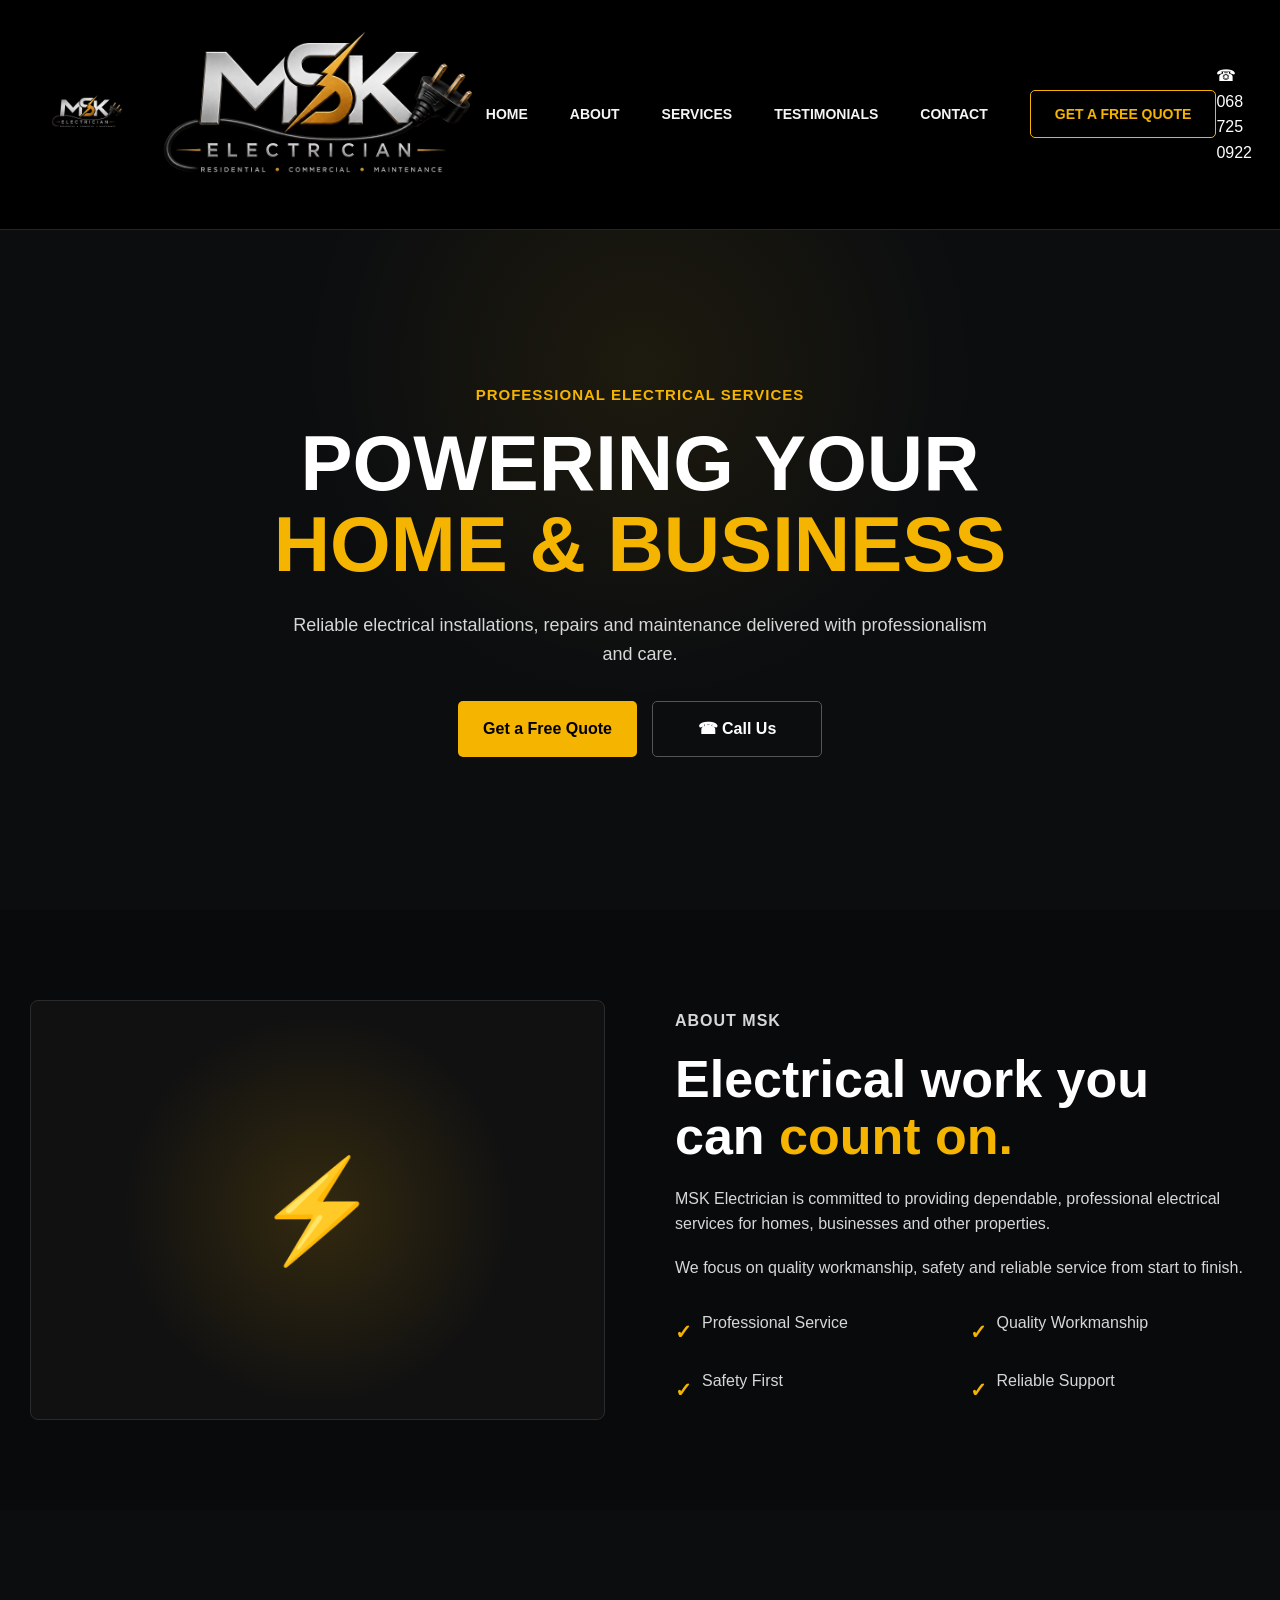
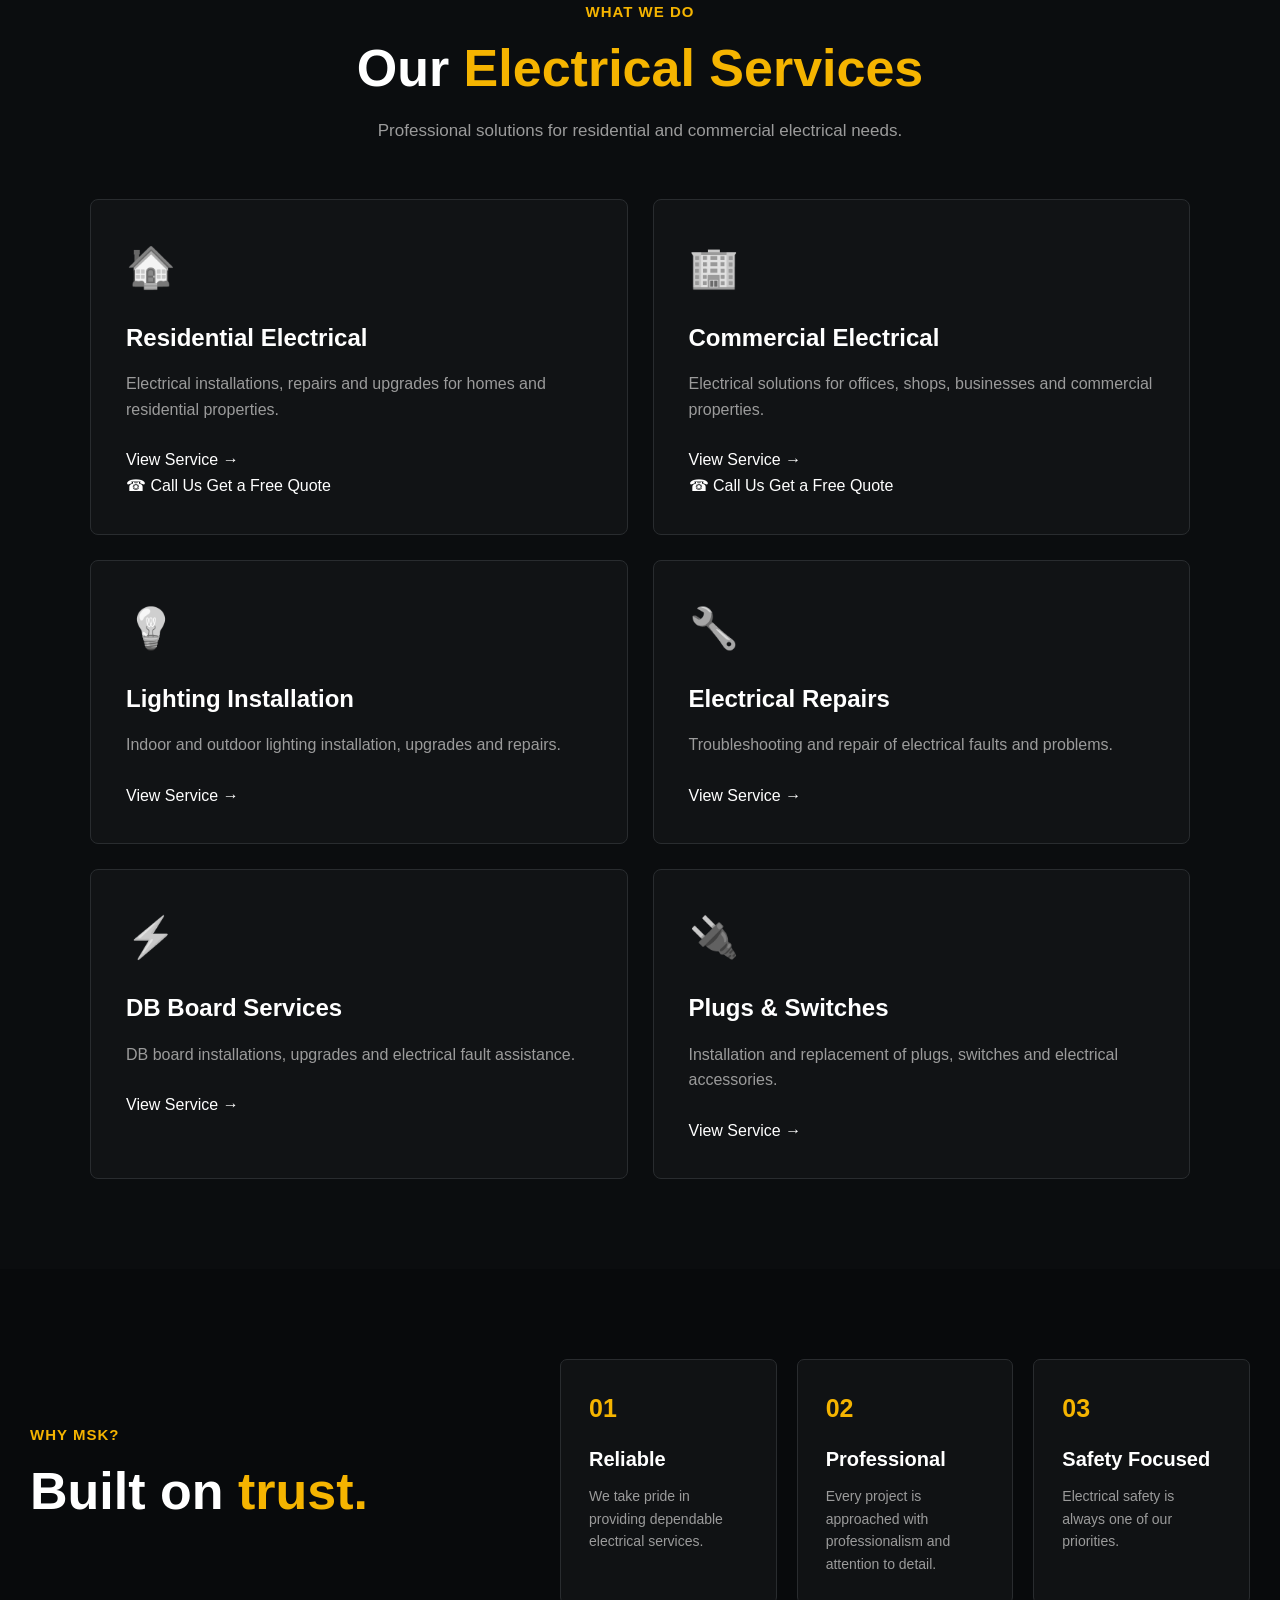
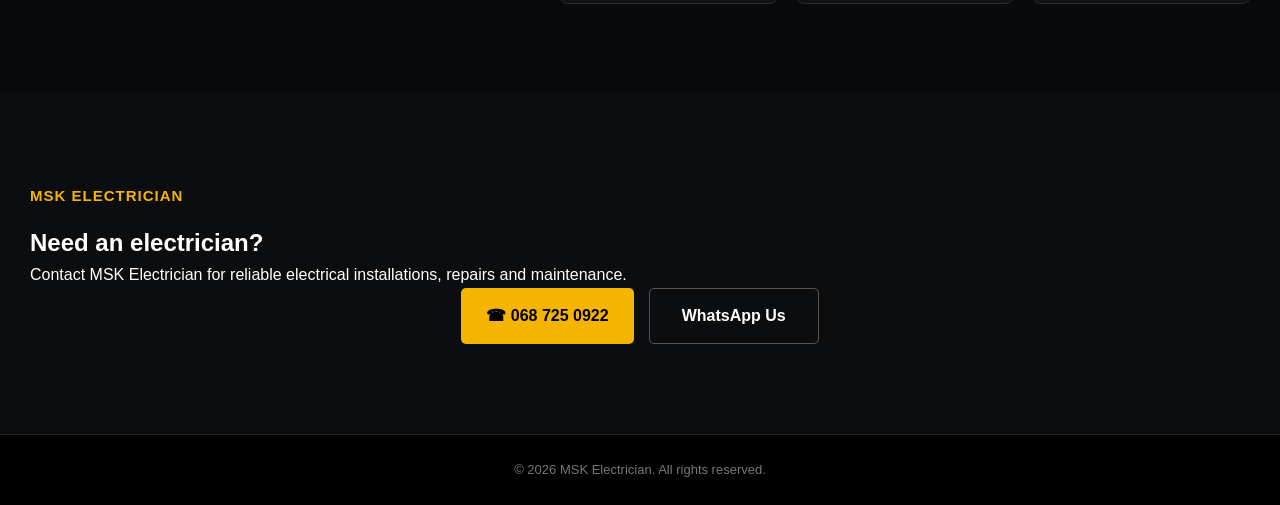
==== commit 1466aac1: "Update index.html" ====
--- a/index.html
+++ b/index.html
@@ -40,27 +40,43 @@
 
         <div class="nav-links">
 
-            <a href="#home">Home</a>
-
-            <a href="#about">About</a>
-
-            <a href="#services">Services</a>
-
-            <a href="#experience">Testimonials</a>
-
-            <a href="#contact">Contact</a>
-
-        </div>
-
-
-        <a href="#contact" class="nav-button">
+            <a href="#home">
+                Home
+            </a>
+
+            <a href="#about">
+                About
+            </a>
+
+            <a href="#services">
+                Services
+            </a>
+
+            <a href="#experience">
+                Testimonials
+            </a>
+
+            <a href="#contact">
+                Contact
+            </a>
+
+        </div>
+
+
+        <a href="#contact"
+           class="nav-button">
+
             Get a Free Quote
+
         </a>
 
 
         <div class="nav-phone">
+
             <span>☎</span>
+
             068 725 0922
+
         </div>
 
     </nav>
@@ -87,7 +103,7 @@
             POWERING YOUR
 
             <span>
-                HOME & BUSINESS
+                HOME &amp; BUSINESS
             </span>
 
         </h1>
@@ -144,7 +160,9 @@
     <div class="about-content">
 
         <p class="section-label">
+
             ABOUT MSK
+
         </p>
 
 
@@ -270,7 +288,9 @@
     <div class="service-grid">
 
 
-        <!-- RESIDENTIAL -->
+        <!-- =========================
+             RESIDENTIAL
+        ========================= -->
 
         <div class="service-card">
 
@@ -278,9 +298,11 @@
                 🏠
             </div>
 
+
             <h3>
                 Residential Electrical
             </h3>
+
 
             <p>
 
@@ -290,6 +312,7 @@
 
             </p>
 
+
             <a href="residential.html"
                class="service-button">
 
@@ -297,11 +320,33 @@
 
             </a>
 
-        </div>
-
-
-
-        <!-- COMMERCIAL -->
+
+            <div class="service-card-buttons">
+
+                <a href="tel:+27687250922"
+                   class="service-call-button">
+
+                    ☎ Call Us
+
+                </a>
+
+
+                <a href="#contact"
+                   class="service-quote-button">
+
+                    Get a Free Quote
+
+                </a>
+
+            </div>
+
+        </div>
+
+
+
+        <!-- =========================
+             COMMERCIAL
+        ========================= -->
 
         <div class="service-card">
 
@@ -309,9 +354,11 @@
                 🏢
             </div>
 
+
             <h3>
                 Commercial Electrical
             </h3>
+
 
             <p>
 
@@ -321,6 +368,7 @@
 
             </p>
 
+
             <a href="commercial.html"
                class="service-button">
 
@@ -328,11 +376,33 @@
 
             </a>
 
-        </div>
-
-
-
-        <!-- LIGHTING -->
+
+            <div class="service-card-buttons">
+
+                <a href="tel:+27687250922"
+                   class="service-call-button">
+
+                    ☎ Call Us
+
+                </a>
+
+
+                <a href="#contact"
+                   class="service-quote-button">
+
+                    Get a Free Quote
+
+                </a>
+
+            </div>
+
+        </div>
+
+
+
+        <!-- =========================
+             LIGHTING
+        ========================= -->
 
         <div class="service-card">
 
@@ -340,9 +410,11 @@
                 💡
             </div>
 
+
             <h3>
                 Lighting Installation
             </h3>
+
 
             <p>
 
@@ -351,6 +423,7 @@
 
             </p>
 
+
             <a href="residential.html"
                class="service-button">
 
@@ -362,7 +435,9 @@
 
 
 
-        <!-- REPAIRS -->
+        <!-- =========================
+             REPAIRS
+        ========================= -->
 
         <div class="service-card">
 
@@ -370,9 +445,11 @@
                 🔧
             </div>
 
+
             <h3>
                 Electrical Repairs
             </h3>
+
 
             <p>
 
@@ -381,6 +458,7 @@
 
             </p>
 
+
             <a href="repairs.html"
                class="service-button">
 
@@ -392,7 +470,9 @@
 
 
 
-        <!-- DB BOARD -->
+        <!-- =========================
+             DB BOARD
+        ========================= -->
 
         <div class="service-card">
 
@@ -400,9 +480,11 @@
                 ⚡
             </div>
 
+
             <h3>
                 DB Board Services
             </h3>
+
 
             <p>
 
@@ -411,6 +493,7 @@
 
             </p>
 
+
             <a href="db-board.html"
                class="service-button">
 
@@ -422,7 +505,9 @@
 
 
 
-        <!-- PLUGS -->
+        <!-- =========================
+             PLUGS & SWITCHES
+        ========================= -->
 
         <div class="service-card">
 
@@ -430,9 +515,11 @@
                 🔌
             </div>
 
-            <h3>
-                Plugs & Switches
-            </h3>
+
+            <h3>
+                Plugs &amp; Switches
+            </h3>
+
 
             <p>
 
@@ -442,6 +529,7 @@
 
             </p>
 
+
             <a href="plugs-switches.html"
                class="service-button">
 
@@ -495,10 +583,12 @@
                 01
             </h3>
 
+
             <h4>
                 Reliable
             </h4>
 
+
             <p>
 
                 We take pride in providing
@@ -515,11 +605,13 @@
             <h3>
                 02
             </h3>
+
 
             <h4>
                 Professional
             </h4>
 
+
             <p>
 
                 Every project is approached
@@ -538,10 +630,12 @@
                 03
             </h3>
 
+
             <h4>
                 Safety Focused
             </h4>
 
+
             <p>
 
                 Electrical safety is always
@@ -562,11 +656,14 @@
      CONTACT
 ===================================================== -->
 
-<section class="service-cta" id="contact">
+<section class="service-cta"
+         id="contact">
 
 
     <p class="section-label">
+
         MSK ELECTRICIAN
+
     </p>
 
 
@@ -602,7 +699,9 @@
 
 
         <a href="https://wa.me/27687250922"
-           class="secondary-button">
+           class="secondary-button"
+           target="_blank"
+           rel="noopener">
 
             WhatsApp Us
 
@@ -622,12 +721,19 @@
 <footer>
 
     <p>
-        © 2026 MSK Electrician. All rights reserved.
+
+        © 2026 MSK Electrician.
+        All rights reserved.
+
     </p>
 
 </footer>
 
 
+
+<script src="script.js"></script>
+
+
 </body>
 
 </html>
--- a/style.css
+++ b/style.css
@@ -1,18 +1,23 @@
-/* =========================================================
-   MSK ELECTRICIAN
-   CLEAN BLACK + GOLD DESIGN
-========================================================= */
+/* =====================================================
+   MSK ELECTRICIAN — CLEAN DARK / GOLD DESIGN
+   DESIGN ONLY — EXISTING HTML CONTENT STAYS
+===================================================== */
 
 :root {
     --black: #050505;
-    --dark: #0b0c0e;
-    --dark-card: #111214;
+    --dark: #0b0d0f;
+    --dark-card: #111315;
     --gold: #f5b400;
+    --gold-light: #ffc52b;
     --white: #ffffff;
-    --text: #dddddd;
-    --muted: #a9a9a9;
-    --border: #292b2f;
-}
+    --text: #d7d7d7;
+    --muted: #9b9b9b;
+    --border: #292c2f;
+}
+
+/* =====================================================
+   RESET
+===================================================== */
 
 * {
     margin: 0;
@@ -22,6 +27,7 @@
 
 html {
     scroll-behavior: smooth;
+    scroll-padding-top: 90px;
 }
 
 body {
@@ -31,234 +37,270 @@
     line-height: 1.6;
 }
 
+a {
+    color: inherit;
+    text-decoration: none;
+}
+
 img {
     max-width: 100%;
     display: block;
 }
 
-a {
-    color: inherit;
-    text-decoration: none;
-}
-
-/* =========================================================
-   NAVIGATION
-========================================================= */
+/* =====================================================
+   HEADER / NAVIGATION
+===================================================== */
 
 header {
     position: sticky;
     top: 0;
-    z-index: 1000;
-    background: #050505;
-    border-bottom: 1px solid #292929;
+    z-index: 9999;
+
+    width: 100%;
+
+    background: rgba(0, 0, 0, 0.96);
+
+    border-bottom: 1px solid #252525;
+
+    backdrop-filter: blur(10px);
 }
 
 .navbar {
+    width: 100%;
+    max-width: 1400px;
     min-height: 76px;
-    max-width: 1400px;
+
     margin: auto;
     padding: 0 28px;
 
     display: flex;
     align-items: center;
     justify-content: space-between;
-    gap: 30px;
-}
-
-/* Logo */
-
-.nav-logo {
-    display: flex;
-    align-items: center;
-}
-
-.nav-logo img {
-    width: 105px;
-    height: auto;
-}
-
-/* Navigation links */
+}
+
+/* =====================================================
+   MSK LOGO
+===================================================== */
+
+.navbar::before {
+    content: "";
+
+    width: 115px;
+    height: 52px;
+
+    background-image: url("ChatGPT%20Image%20Aug%2010,%202026,%2003_28_34%20PM.png");
+    background-repeat: no-repeat;
+    background-position: center;
+    background-size: contain;
+
+    flex-shrink: 0;
+}
+
+/* =====================================================
+   NAV LINKS
+===================================================== */
 
 .nav-links {
     display: flex;
     align-items: center;
     justify-content: center;
+
     gap: 42px;
-    flex: 1;
+
+    margin-left: auto;
+    margin-right: 42px;
 }
 
 .nav-links a {
-    color: #eeeeee;
-    font-size: 15px;
+    position: relative;
+
+    color: #f5f5f5;
+
+    font-size: 14px;
     font-weight: 700;
+
     text-transform: uppercase;
-    transition: 0.2s ease;
-}
-
-.nav-links a:hover,
-.nav-links a.active {
-    color: var(--gold);
-}
-
-/* Quote button */
+
+    transition: 0.25s ease;
+}
+
+.nav-links a:hover {
+    color: var(--gold);
+}
+
+.nav-links a::after {
+    content: "";
+
+    position: absolute;
+
+    left: 0;
+    bottom: -8px;
+
+    width: 0;
+    height: 2px;
+
+    background: var(--gold);
+
+    transition: width 0.25s ease;
+}
+
+.nav-links a:hover::after {
+    width: 100%;
+}
+
+/* =====================================================
+   GET A QUOTE BUTTON
+===================================================== */
 
 .nav-button {
-    border: 2px solid var(--gold);
-    color: var(--gold);
-    padding: 11px 22px;
-    border-radius: 6px;
+    border: 1px solid var(--gold);
+
+    color: var(--gold);
+
+    padding: 12px 24px;
+
+    border-radius: 5px;
+
     font-size: 14px;
-    font-weight: 800;
+    font-weight: 700;
+
     text-transform: uppercase;
+
+    transition: 0.25s ease;
+
     white-space: nowrap;
-    transition: 0.2s ease;
 }
 
 .nav-button:hover {
     background: var(--gold);
-    color: #000000;
-}
-
-/* Phone */
-
-.nav-phone {
-    color: #ffffff;
-    font-weight: 700;
-    white-space: nowrap;
-}
-
-.nav-phone span {
-    color: var(--gold);
-}
-
-/* =========================================================
-   GENERAL SECTIONS
-========================================================= */
-
-section {
-    width: 100%;
-}
-
-.section-heading {
-    text-align: center;
-    max-width: 850px;
-    margin: 0 auto 55px;
-}
-
-.section-label {
-    color: var(--gold);
-    font-size: 15px;
-    font-weight: 800;
-    letter-spacing: 1px;
-    text-transform: uppercase;
-    margin-bottom: 12px;
-}
-
-.section-heading h2,
-.about-content h2,
-.why-us h2 {
-    font-size: 46px;
-    line-height: 1.1;
-    margin-bottom: 18px;
-}
-
-.section-heading h2 span,
-.about-content h2 span,
-.why-us h2 span {
-    color: var(--gold);
-}
-
-.section-heading p:not(.section-label) {
-    color: var(--muted);
-    max-width: 720px;
-    margin: auto;
-}
-
-/* =========================================================
+    color: #000;
+}
+
+/* =====================================================
    HERO
-========================================================= */
+===================================================== */
 
 .hero {
-    min-height: 650px;
-    background:
-        radial-gradient(circle at center, #18191c 0%, #090a0c 55%, #050505 100%);
+    min-height: 680px;
 
     display: flex;
     align-items: center;
     justify-content: center;
 
-    padding: 80px 30px;
+    position: relative;
+
+    padding: 100px 30px;
+
+    background:
+        radial-gradient(
+            circle at 50% 20%,
+            rgba(245, 180, 0, 0.08),
+            transparent 40%
+        ),
+        var(--dark);
+
+    text-align: center;
+}
+
+/* Hide the large hero logo.
+   The MSK logo is now kept in the sticky header. */
+
+.hero-logo {
+    display: none;
 }
 
 .hero-content {
-    max-width: 800px;
-    text-align: center;
-}
-
-.small-title {
-    color: var(--gold);
+    max-width: 900px;
+    margin: auto;
+}
+
+.small-title,
+.section-label {
+    color: var(--gold);
+
+    font-size: 15px;
+
     font-weight: 800;
-    letter-spacing: 1.5px;
-    margin-bottom: 18px;
+
+    letter-spacing: 1px;
+
+    margin-bottom: 16px;
 }
 
 .hero h1 {
-    font-size: clamp(48px, 7vw, 82px);
-    line-height: 0.98;
+    font-size: clamp(44px, 7vw, 78px);
+
+    line-height: 1.05;
+
+    font-weight: 800;
+
     margin-bottom: 25px;
-    font-weight: 900;
+
+    color: var(--white);
 }
 
 .hero h1 span {
-    color: var(--gold);
     display: block;
+    color: var(--gold);
 }
 
 .hero-text {
     max-width: 700px;
-    margin: 0 auto 30px;
-    color: #c8c8c8;
+
+    margin: 0 auto 32px;
+
+    color: var(--text);
+
     font-size: 18px;
 }
 
-.hero-logo {
-    display: none;
-}
+/* =====================================================
+   HERO BUTTONS
+===================================================== */
 
 .hero-buttons {
     display: flex;
+
     justify-content: center;
-    align-items: center;
+
     gap: 15px;
+
     flex-wrap: wrap;
 }
 
 .primary-button,
 .secondary-button {
     display: inline-flex;
+
     align-items: center;
     justify-content: center;
 
-    padding: 13px 25px;
+    min-width: 170px;
+
+    padding: 14px 25px;
+
     border-radius: 5px;
 
-    font-weight: 800;
-    transition: 0.2s ease;
+    font-weight: 700;
+
+    transition: 0.25s ease;
 }
 
 .primary-button {
     background: var(--gold);
-    color: #000000;
+    color: #000;
 }
 
 .primary-button:hover {
+    background: var(--gold-light);
+
     transform: translateY(-2px);
-    background: #ffc52b;
 }
 
 .secondary-button {
     border: 1px solid #555;
-    color: #ffffff;
+
+    color: white;
 }
 
 .secondary-button:hover {
@@ -266,447 +308,667 @@
     color: var(--gold);
 }
 
-/* =========================================================
+/* =====================================================
+   GENERAL SECTION
+===================================================== */
+
+section {
+    width: 100%;
+
+    padding: 90px 30px;
+}
+
+.section-heading,
+.rate-heading {
+    max-width: 850px;
+
+    margin: 0 auto 55px;
+
+    text-align: center;
+}
+
+.section-heading h2,
+.about h2,
+.why-us h2,
+.rate-heading h2,
+.contact h2 {
+    font-size: clamp(34px, 5vw, 52px);
+
+    line-height: 1.1;
+
+    margin-bottom: 20px;
+
+    color: white;
+}
+
+.section-heading h2 span,
+.about h2 span,
+.why-us h2 span,
+.rate-heading h2 span,
+.contact h2 span {
+    color: var(--gold);
+}
+
+.section-heading > p:last-child,
+.rate-heading > p:last-child {
+    color: var(--muted);
+
+    font-size: 17px;
+
+    max-width: 700px;
+
+    margin: auto;
+}
+
+/* =====================================================
    ABOUT
-========================================================= */
+===================================================== */
 
 .about {
-    max-width: 1200px;
-    margin: auto;
-    padding: 90px 30px;
+    background: #080a0c;
 
     display: grid;
-    grid-template-columns: 0.8fr 1.2fr;
+
+    grid-template-columns: 1fr 1fr;
+
     gap: 70px;
+
     align-items: center;
+
+    max-width: none;
 }
 
 .about-image {
-    min-height: 380px;
+    min-height: 420px;
+
     border: 1px solid var(--border);
-    border-radius: 10px;
+
+    border-radius: 8px;
+
+    background:
+        radial-gradient(
+            circle,
+            rgba(245, 180, 0, 0.15),
+            transparent 55%
+        ),
+        #111;
 
     display: flex;
+
     align-items: center;
     justify-content: center;
 
-    background: linear-gradient(145deg, #17181b, #090a0c);
-
     font-size: 100px;
+
+    color: var(--gold);
+}
+
+.about-content {
+    max-width: 650px;
 }
 
 .about-content p {
-    color: var(--muted);
-    margin-bottom: 15px;
+    color: var(--text);
+
+    margin-bottom: 18px;
+
+    font-size: 16px;
 }
 
 .features {
     display: grid;
+
     grid-template-columns: 1fr 1fr;
+
     gap: 14px;
+
     margin-top: 30px;
 }
 
 .features div {
+    display: flex;
+
+    align-items: center;
+
+    gap: 10px;
+
+    color: white;
+}
+
+.features strong {
+    color: var(--gold);
+
+    font-size: 20px;
+}
+
+/* =====================================================
+   SERVICES
+===================================================== */
+
+.services {
+    background: var(--dark);
+}
+
+.service-grid {
+    max-width: 1100px;
+
+    margin: auto;
+
+    display: grid;
+
+    grid-template-columns: repeat(2, 1fr);
+
+    gap: 25px;
+}
+
+.service-card {
     background: var(--dark-card);
+
     border: 1px solid var(--border);
-    padding: 15px;
-    border-radius: 6px;
-
-    display: flex;
-    align-items: center;
-    gap: 10px;
-}
-
-.features strong {
-    color: var(--gold);
-    font-size: 20px;
-}
-
-.features p {
-    margin: 0;
-    color: #ffffff;
-}
-
-/* =========================================================
-   SERVICES
-========================================================= */
-
-.services {
-    background: #08090b;
-    padding: 90px 30px;
-}
-
-.service-grid {
-    max-width: 1200px;
-    margin: auto;
-
-    display: grid;
-    grid-template-columns: repeat(3, 1fr);
-    gap: 20px;
-}
-
-.service-card {
-    background: #111214;
-    border: 1px solid var(--border);
+
     border-radius: 8px;
 
-    padding: 30px;
-
-    transition: 0.2s ease;
+    padding: 35px;
+
+    transition:
+        transform 0.25s ease,
+        border-color 0.25s ease,
+        background 0.25s ease;
 }
 
 .service-card:hover {
+    transform: translateY(-6px);
+
     border-color: var(--gold);
-    transform: translateY(-4px);
+
+    background: #151719;
 }
 
 .service-icon {
-    font-size: 38px;
-    margin-bottom: 18px;
+    font-size: 40px;
+
+    margin-bottom: 20px;
+
+    filter: grayscale(100%);
 }
 
 .service-card h3 {
-    font-size: 22px;
-    margin-bottom: 10px;
+    font-size: 24px;
+
+    margin-bottom: 14px;
+
+    color: white;
 }
 
 .service-card p {
     color: var(--muted);
-    margin-bottom: 20px;
-}
-
-.service-button {
-    color: var(--gold);
-    font-weight: 800;
-}
-
-/* =========================================================
+
+    margin-bottom: 25px;
+}
+
+.service-link-button {
+    color: var(--gold);
+
+    font-weight: 700;
+
+    font-size: 14px;
+}
+
+/* =====================================================
    WHY US
-========================================================= */
+===================================================== */
 
 .why-us {
-    max-width: 1200px;
-    margin: auto;
-    padding: 90px 30px;
+    background: #080a0c;
+
+    display: grid;
+
+    grid-template-columns: 0.8fr 1.2fr;
+
+    gap: 70px;
+
+    align-items: center;
 }
 
 .why-grid {
     display: grid;
+
     grid-template-columns: repeat(3, 1fr);
+
     gap: 20px;
-    margin-top: 45px;
 }
 
 .why-grid > div {
-    border-top: 2px solid var(--gold);
-    padding-top: 20px;
+    padding: 28px;
+
+    background: #101214;
+
+    border: 1px solid var(--border);
+
+    border-radius: 7px;
 }
 
 .why-grid h3 {
     color: var(--gold);
-    font-size: 18px;
+
+    font-size: 25px;
+
+    margin-bottom: 15px;
 }
 
 .why-grid h4 {
-    font-size: 25px;
-    margin: 5px 0 10px;
+    font-size: 20px;
+
+    margin-bottom: 10px;
 }
 
 .why-grid p {
     color: var(--muted);
-}
-
-/* =========================================================
-   SERVICE PAGE HERO
-========================================================= */
-
-.service-hero {
-    max-width: 1200px;
+
+    font-size: 14px;
+}
+
+/* =====================================================
+   RATE US
+===================================================== */
+
+.rate-us {
+    background: var(--dark);
+}
+
+.rate-card {
+    max-width: 1000px;
+
     margin: auto;
 
-    min-height: 420px;
-    padding: 80px 30px;
-
+    display: grid;
+
+    grid-template-columns: 0.8fr 1.2fr;
+
+    background: #111315;
+
+    border: 1px solid var(--border);
+
+    border-radius: 8px;
+
+    overflow: hidden;
+}
+
+.rate-info {
+    padding: 45px;
+
+    background: #0a0c0e;
+}
+
+.rate-icon {
+    font-size: 42px;
+
+    margin-bottom: 20px;
+}
+
+.rate-info h3 {
+    font-size: 27px;
+
+    margin-bottom: 15px;
+}
+
+.rate-info p {
+    color: var(--muted);
+}
+
+.rate-form-container {
+    padding: 45px;
+}
+
+.form-group {
+    margin-bottom: 22px;
+}
+
+.form-group label {
+    display: block;
+
+    margin-bottom: 8px;
+
+    font-size: 14px;
+
+    font-weight: 700;
+
+    color: white;
+}
+
+.form-group input,
+.form-group textarea {
+    width: 100%;
+
+    padding: 14px;
+
+    background: #080a0c;
+
+    border: 1px solid #34373a;
+
+    border-radius: 5px;
+
+    color: white;
+
+    outline: none;
+
+    font-family: inherit;
+}
+
+.form-group input:focus,
+.form-group textarea:focus {
+    border-color: var(--gold);
+}
+
+.form-group textarea {
+    min-height: 120px;
+
+    resize: vertical;
+}
+
+.rating-stars {
     display: flex;
+
+    gap: 5px;
+}
+
+.rating-star {
+    background: none;
+
+    border: none;
+
+    color: #777;
+
+    font-size: 32px;
+
+    cursor: pointer;
+
+    transition: 0.2s;
+}
+
+.rating-star:hover,
+.rating-star.active {
+    color: var(--gold);
+}
+
+.rating-text {
+    margin-top: 8px;
+
+    color: var(--muted);
+
+    font-size: 14px;
+}
+
+.review-submit {
+    width: 100%;
+
+    padding: 14px;
+
+    border: none;
+
+    border-radius: 5px;
+
+    background: var(--gold);
+
+    color: #000;
+
+    font-weight: 800;
+
+    cursor: pointer;
+
+    transition: 0.25s;
+}
+
+.review-submit:hover {
+    background: var(--gold-light);
+}
+
+.review-submit span {
+    margin-left: 8px;
+}
+
+.review-success {
+    display: none;
+
+    margin-top: 15px;
+
+    color: var(--gold);
+}
+
+.review-success.show {
+    display: block;
+}
+
+/* =====================================================
+   CONTACT
+===================================================== */
+
+.contact {
+    background: #080a0c;
+
+    display: grid;
+
+    grid-template-columns: 1fr 1fr;
+
+    gap: 60px;
+
     align-items: center;
-    justify-content: center;
+}
+
+.contact-content {
+    max-width: 600px;
+}
+
+.contact-content > p:not(.section-label) {
+    color: var(--muted);
+
+    margin-bottom: 28px;
+}
+
+.contact-buttons {
+    display: flex;
+
+    gap: 12px;
+
+    flex-wrap: wrap;
+}
+
+.contact-button {
+    display: inline-block;
+
+    padding: 13px 22px;
+
+    border: 1px solid var(--gold);
+
+    color: var(--gold);
+
+    border-radius: 5px;
+
+    font-weight: 700;
+
+    transition: 0.25s;
+}
+
+.contact-button:hover {
+    background: var(--gold);
+
+    color: #000;
+}
+
+.contact-info {
+    display: grid;
+
+    gap: 20px;
+}
+
+.contact-info > div {
+    display: flex;
+
+    gap: 18px;
+
+    align-items: center;
+
+    padding: 20px;
+
+    background: #101214;
+
+    border: 1px solid var(--border);
+
+    border-radius: 7px;
+}
+
+.contact-info > div > span {
+    font-size: 25px;
+
+    color: var(--gold);
+}
+
+.contact-info small {
+    display: block;
+
+    color: var(--gold);
+
+    font-size: 11px;
+
+    font-weight: 800;
+
+    margin-bottom: 4px;
+}
+
+.contact-info p {
+    color: white;
+
+    font-size: 15px;
+}
+
+/* =====================================================
+   FOOTER
+===================================================== */
+
+footer {
+    background: #000;
+
+    border-top: 1px solid #222;
+
+    padding: 25px;
 
     text-align: center;
-}
-
-.service-hero-content {
-    max-width: 850px;
-}
-
-.service-hero h1 {
-    font-size: clamp(48px, 6vw, 72px);
-    line-height: 1;
-    margin-bottom: 25px;
-}
-
-.service-hero h1 span {
-    color: var(--gold);
-    display: block;
-}
-
-.service-hero p:not(.section-label) {
-    color: var(--muted);
-    max-width: 750px;
-    margin: auto auto 30px;
-}
-
-.service-hero-icon {
-    display: none;
-}
-
-/* =========================================================
-   SERVICE INTRODUCTION
-========================================================= */
-
-.service-introduction {
-    max-width: 900px;
-    margin: auto;
-    padding: 60px 30px;
-    text-align: center;
-}
-
-/* =========================================================
-   SERVICE DETAIL
-========================================================= */
-
-.service-detail-section {
-    max-width: 1280px;
-    margin: auto;
-    padding: 70px 30px;
-}
-
-.service-detail-heading {
-    text-align: center;
-    max-width: 800px;
-    margin: auto auto 45px;
-}
-
-.service-detail-icon {
-    font-size: 40px;
-    margin-bottom: 10px;
-}
-
-.service-detail-heading h2 {
-    font-size: 45px;
-    margin-bottom: 15px;
-}
-
-.service-detail-heading h2 span {
-    color: var(--gold);
-}
-
-.service-detail-heading p:not(.section-label) {
-    color: var(--muted);
-}
-
-/* =========================================================
-   PHOTO GALLERY
-========================================================= */
-
-.service-photos {
-    max-width: 1280px;
-    margin: auto;
-    padding: 70px 30px;
-}
-
-.service-photo-grid {
-    display: grid;
-    grid-template-columns: repeat(3, 1fr);
-    gap: 16px;
-}
-
-.service-photo-placeholder {
-    min-height: 300px;
-
-    background: #111214;
-    border: 1px solid #303238;
-    border-radius: 7px;
-
-    overflow: hidden;
-
-    display: flex;
-    flex-direction: column;
-}
-
-.service-photo-placeholder img {
-    width: 100%;
-    height: 300px;
-    object-fit: cover;
-}
-
-.service-photo-placeholder p {
-    background: #151619;
-    color: #ffffff;
-
-    padding: 13px 18px;
-
-    font-size: 17px;
-    font-weight: 700;
-
-    margin: 0;
-}
-
-.service-photo-placeholder span {
-    flex: 1;
-
-    display: flex;
-    align-items: center;
-    justify-content: center;
-
-    font-size: 45px;
-    color: #666;
-}
-
-/* =========================================================
-   CTA
-========================================================= */
-
-.service-cta {
-    background: #050505;
-    border-top: 1px solid var(--border);
-
-    padding: 90px 30px;
-    text-align: center;
-}
-
-.service-cta h2 {
-    font-size: 48px;
-    line-height: 1.1;
-    margin-bottom: 20px;
-}
-
-.service-cta h2 span {
-    color: var(--gold);
-}
-
-.service-cta > p:not(.section-label) {
-    color: var(--muted);
-    max-width: 650px;
-    margin: 0 auto 30px;
-}
-
-/* =========================================================
-   FOOTER
-========================================================= */
-
-footer {
-    background: #000000;
-    border-top: 1px solid #242424;
-    padding: 25px 20px;
-    text-align: center;
-}
-
-footer p {
-    color: #777777;
-    font-size: 14px;
-}
-
-/* =========================================================
+
+    color: #777;
+
+    font-size: 13px;
+}
+
+/* =====================================================
    MOBILE
-========================================================= */
+===================================================== */
 
 @media (max-width: 900px) {
 
     .navbar {
-        flex-wrap: wrap;
-        padding: 15px 20px;
+        padding: 0 18px;
+    }
+
+    .navbar::before {
+        width: 100px;
     }
 
     .nav-links {
-        order: 3;
-        width: 100%;
         gap: 18px;
-        overflow-x: auto;
-        justify-content: flex-start;
-        padding-bottom: 4px;
+
+        margin-right: 18px;
     }
 
     .nav-links a {
         font-size: 12px;
-        white-space: nowrap;
-    }
-
-    .nav-phone {
-        display: none;
-    }
-
-    .service-grid,
-    .service-photo-grid {
-        grid-template-columns: repeat(2, 1fr);
-    }
-
-    .about {
+    }
+
+    .nav-button {
+        padding: 10px 15px;
+
+        font-size: 12px;
+    }
+
+    .about,
+    .why-us,
+    .contact {
         grid-template-columns: 1fr;
+
+        gap: 40px;
     }
 
     .why-grid {
         grid-template-columns: 1fr;
     }
-}
-
-@media (max-width: 600px) {
+
+    .rate-card {
+        grid-template-columns: 1fr;
+    }
+}
+
+@media (max-width: 650px) {
+
+    html {
+        scroll-padding-top: 70px;
+    }
 
     .navbar {
-        min-height: 65px;
-    }
-
-    .nav-logo img {
+        min-height: 70px;
+
+        padding: 0 12px;
+    }
+
+    .navbar::before {
         width: 85px;
+        height: 45px;
+    }
+
+    .nav-links {
+        gap: 12px;
+
+        margin-right: 10px;
+    }
+
+    .nav-links a {
+        font-size: 10px;
     }
 
     .nav-button {
-        padding: 9px 12px;
-        font-size: 11px;
+        display: none;
     }
 
     .hero {
-        min-height: 560px;
-        padding: 65px 20px;
+        min-height: 600px;
+
+        padding: 80px 20px;
     }
 
     .hero h1 {
-        font-size: 45px;
+        font-size: 42px;
     }
 
     .hero-text {
         font-size: 16px;
     }
 
-    .section-heading h2,
-    .about-content h2,
-    .why-us h2 {
-        font-size: 36px;
-    }
-
-    .service-grid,
-    .service-photo-grid {
+    section {
+        padding: 65px 20px;
+    }
+
+    .service-grid {
         grid-template-columns: 1fr;
-    }
-
-    .service-detail-heading h2 {
-        font-size: 36px;
-    }
-
-    .service-photo-placeholder img {
-        height: 260px;
     }
 
     .features {
         grid-template-columns: 1fr;
     }
 
-    .about,
-    .services,
-    .why-us,
-    .service-detail-section,
-    .service-photos {
-        padding-left: 20px;
-        padding-right: 20px;
-    }
-}
+    .about-image {
+        min-height: 280px;
+    }
+
+    .rate-info,
+    .rate-form-container {
+        padding: 30px 22px;
+    }
+}
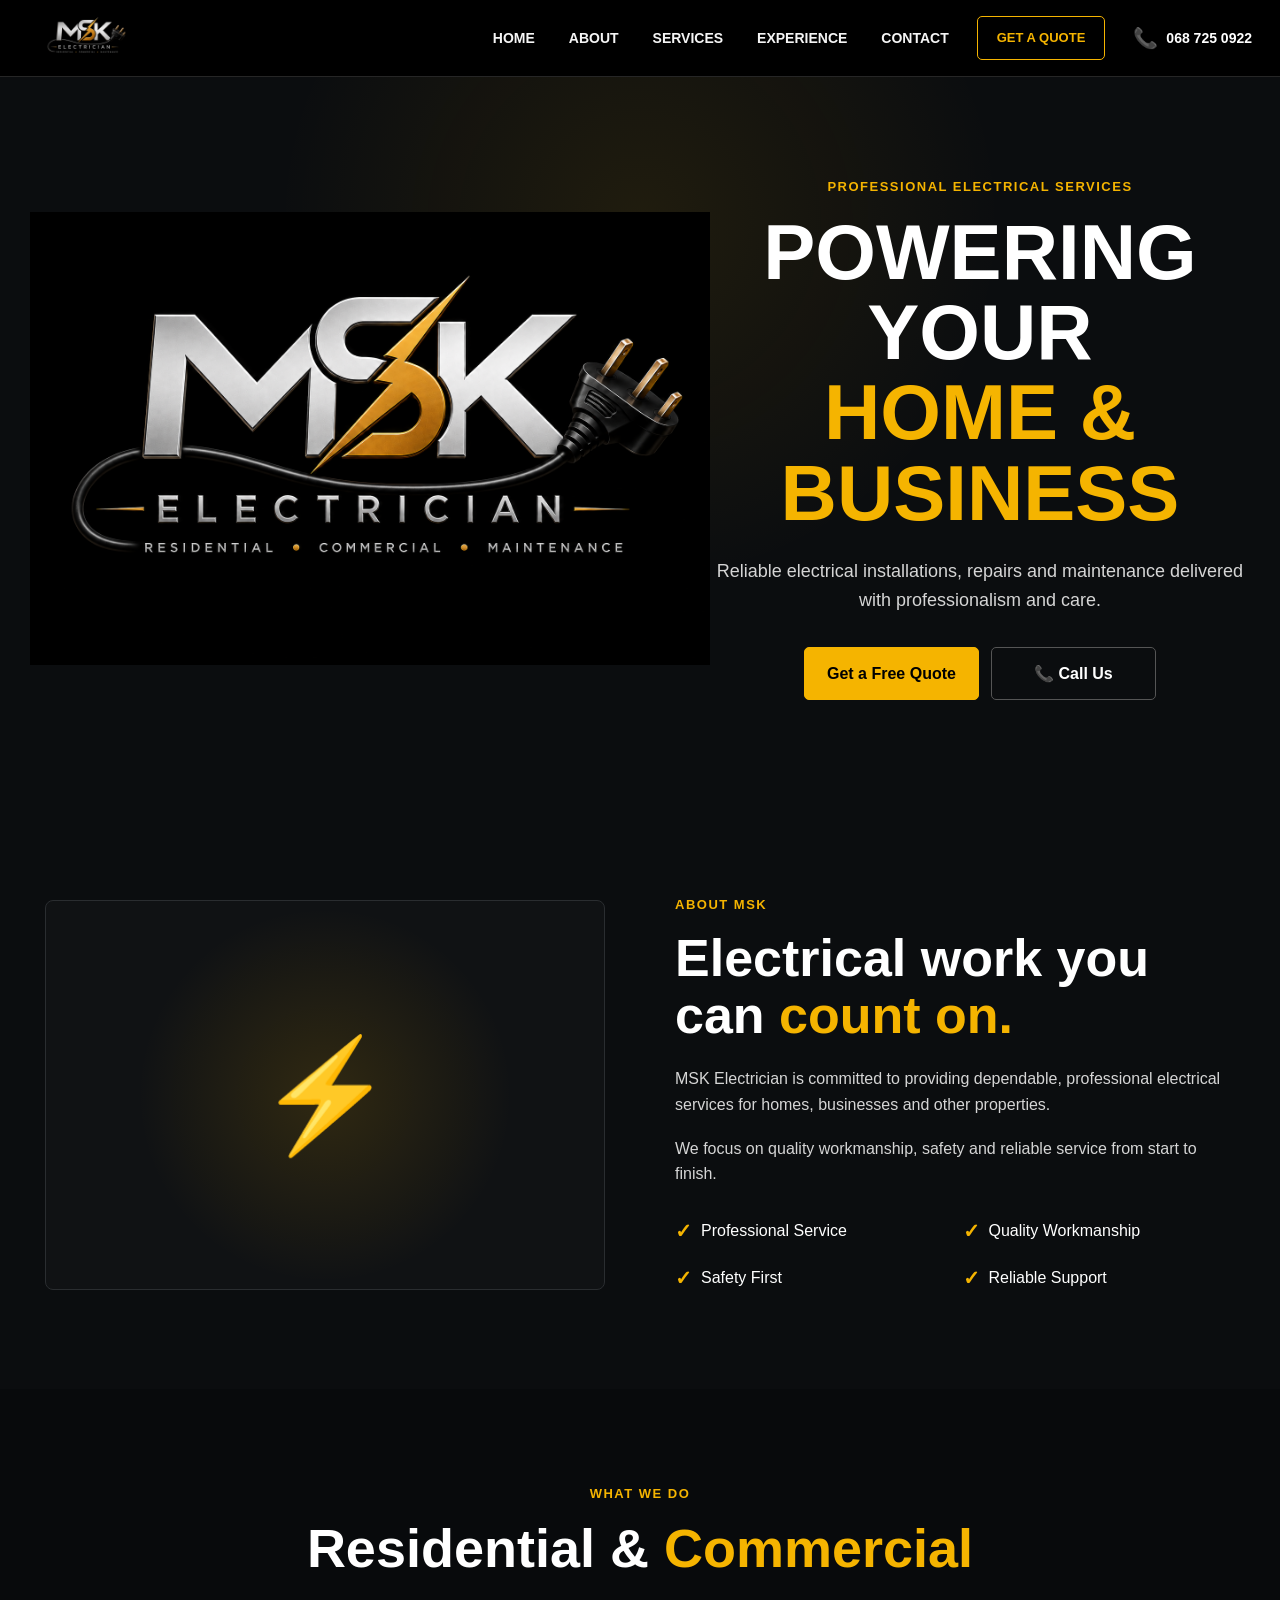
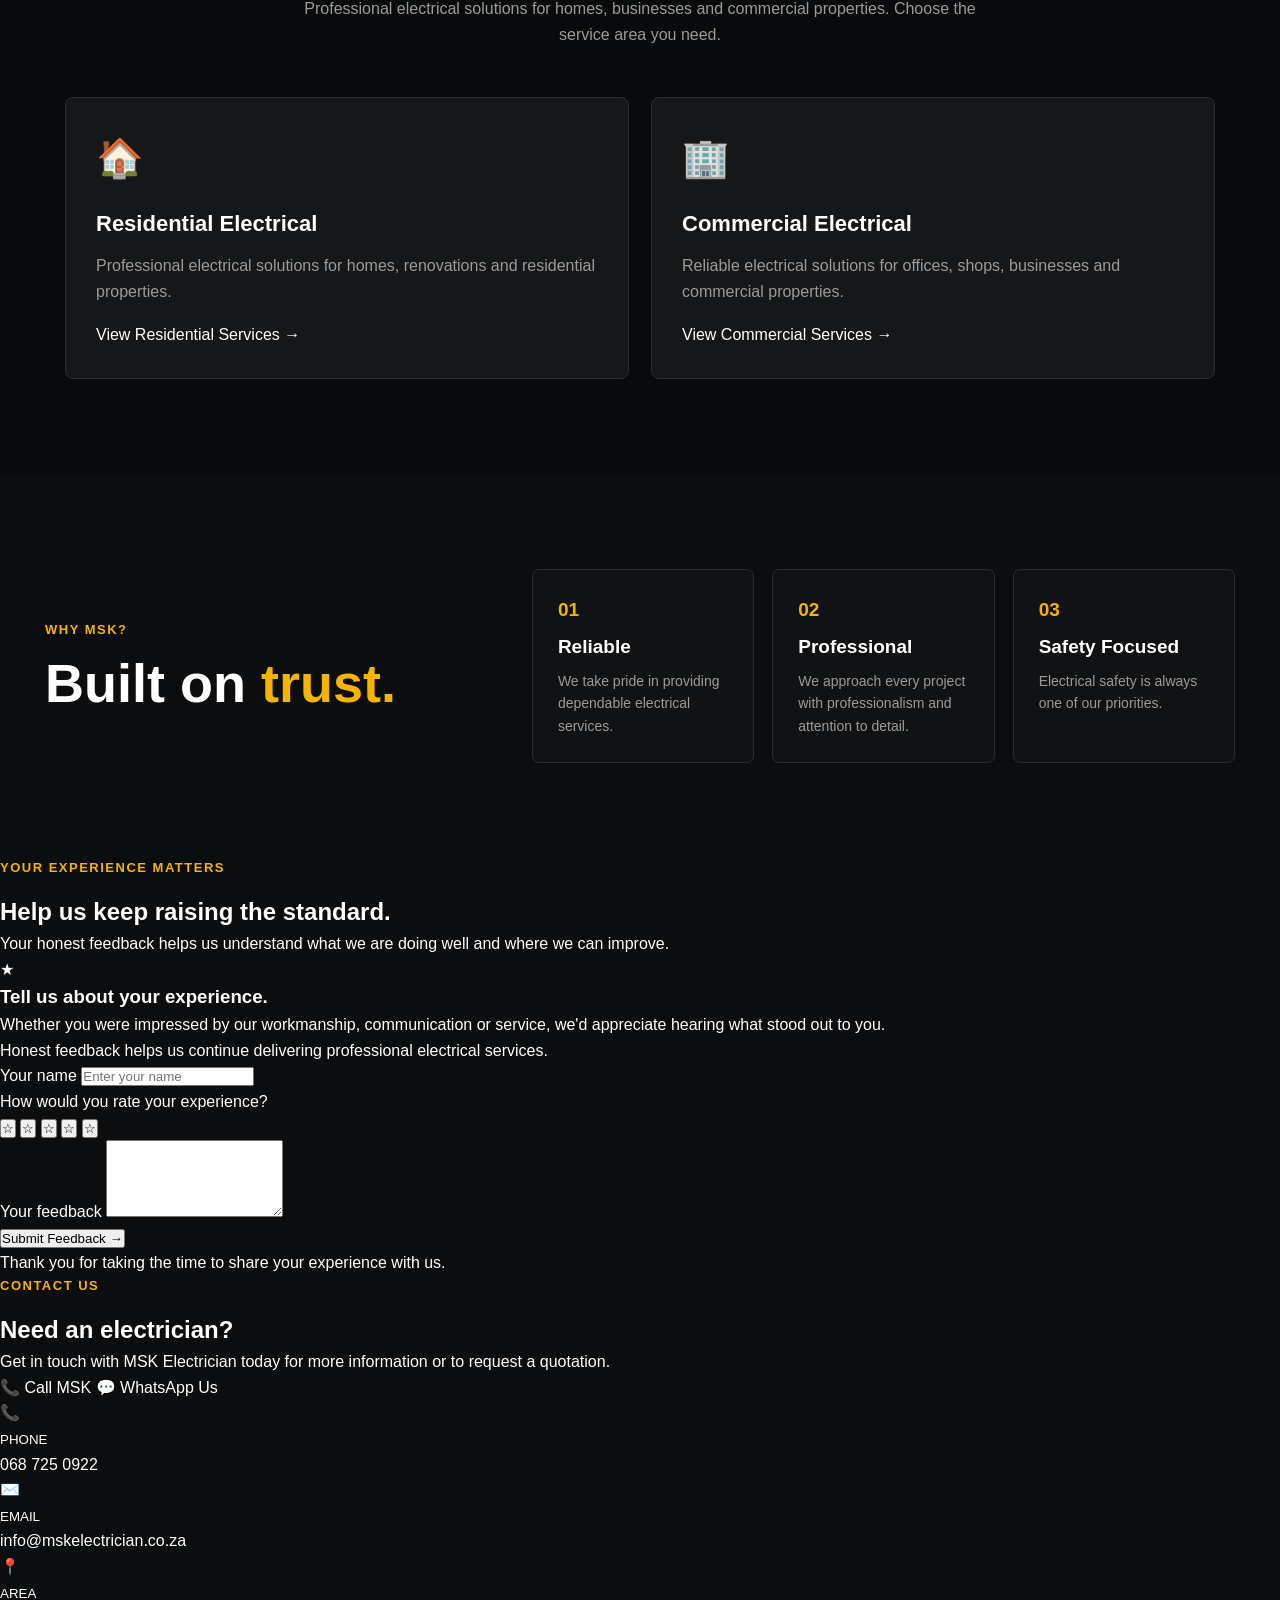
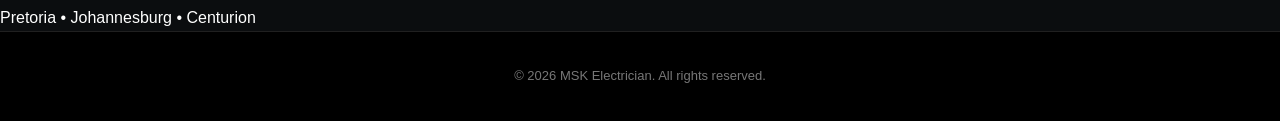
==== commit 4b3c2423: "Update index.html" ====
--- a/index.html
+++ b/index.html
@@ -11,7 +11,7 @@
     <title>MSK Electrician | Professional Electrical Services</title>
 
     <meta name="description"
-          content="MSK Electrician provides professional residential and commercial electrical services in Pretoria, Centurion and surrounding areas.">
+          content="MSK Electrician provides reliable residential and commercial electrical services.">
 
     <link rel="stylesheet" href="style.css">
 
@@ -22,14 +22,14 @@
 
 
 <!-- =====================================================
-     NAVIGATION
+     STICKY NAVIGATION
 ===================================================== -->
 
 <header>
 
     <nav class="navbar">
 
-        <a href="#home" class="nav-logo">
+        <a href="index.html#home" class="nav-logo">
 
             <img
                 src="ChatGPT%20Image%20Aug%2010,%202026,%2003_28_34%20PM.png"
@@ -53,7 +53,7 @@
             </a>
 
             <a href="#experience">
-                Testimonials
+                Experience
             </a>
 
             <a href="#contact">
@@ -66,18 +66,19 @@
         <a href="#contact"
            class="nav-button">
 
-            Get a Free Quote
+            Get a Quote
 
         </a>
 
 
-        <div class="nav-phone">
-
-            <span>☎</span>
+        <a href="tel:+27687250922"
+           class="nav-phone">
+
+            <span>📞</span>
 
             068 725 0922
 
-        </div>
+        </a>
 
     </nav>
 
@@ -85,11 +86,24 @@
 
 
 
+<main>
+
+
 <!-- =====================================================
-     HERO
+     HOME
 ===================================================== -->
 
 <section class="hero" id="home">
+
+
+    <div class="hero-logo">
+
+        <img
+            src="ChatGPT%20Image%20Aug%2010,%202026,%2003_28_34%20PM.png"
+            alt="MSK Electrician Logo">
+
+    </div>
+
 
     <div class="hero-content">
 
@@ -103,7 +117,7 @@
             POWERING YOUR
 
             <span>
-                HOME &amp; BUSINESS
+                HOME & BUSINESS
             </span>
 
         </h1>
@@ -112,8 +126,8 @@
         <p class="hero-text">
 
             Reliable electrical installations, repairs
-            and maintenance delivered with professionalism
-            and care.
+            and maintenance delivered with
+            professionalism and care.
 
         </p>
 
@@ -131,7 +145,7 @@
             <a href="tel:+27687250922"
                class="secondary-button">
 
-                ☎ Call Us
+                📞 Call Us
 
             </a>
 
@@ -160,9 +174,7 @@
     <div class="about-content">
 
         <p class="section-label">
-
             ABOUT MSK
-
         </p>
 
 
@@ -179,67 +191,42 @@
 
         <p>
 
-            MSK Electrician is committed to providing
-            dependable, professional electrical services
-            for homes, businesses and other properties.
+            MSK Electrician is committed to providing dependable,
+            professional electrical services for homes, businesses
+            and other properties.
 
         </p>
 
 
         <p>
 
-            We focus on quality workmanship, safety
-            and reliable service from start to finish.
+            We focus on quality workmanship, safety and reliable
+            service from start to finish.
 
         </p>
 
 
         <div class="features">
 
-
             <div>
-
                 <strong>✓</strong>
-
-                <p>
-                    Professional Service
-                </p>
-
-            </div>
-
+                <p>Professional Service</p>
+            </div>
 
             <div>
-
                 <strong>✓</strong>
-
-                <p>
-                    Quality Workmanship
-                </p>
-
-            </div>
-
+                <p>Quality Workmanship</p>
+            </div>
 
             <div>
-
                 <strong>✓</strong>
-
-                <p>
-                    Safety First
-                </p>
-
-            </div>
-
+                <p>Safety First</p>
+            </div>
 
             <div>
-
                 <strong>✓</strong>
-
-                <p>
-                    Reliable Support
-                </p>
-
-            </div>
-
+                <p>Reliable Support</p>
+            </div>
 
         </div>
 
@@ -250,7 +237,9 @@
 
 
 <!-- =====================================================
-     SERVICES
+     SERVICES OVERVIEW
+     IMPORTANT:
+     Detailed services are NOT on Home.
 ===================================================== -->
 
 <section class="services" id="services">
@@ -265,10 +254,10 @@
 
         <h2>
 
-            Our
+            Residential &
 
             <span>
-                Electrical Services
+                Commercial
             </span>
 
         </h2>
@@ -276,8 +265,9 @@
 
         <p>
 
-            Professional solutions for residential
-            and commercial electrical needs.
+            Professional electrical solutions for homes,
+            businesses and commercial properties.
+            Choose the service area you need.
 
         </p>
 
@@ -288,11 +278,10 @@
     <div class="service-grid">
 
 
-        <!-- =========================
-             RESIDENTIAL
-        ========================= -->
-
-        <div class="service-card">
+        <!-- RESIDENTIAL -->
+
+        <a href="residential.html"
+           class="service-card service-link">
 
             <div class="service-icon">
                 🏠
@@ -306,49 +295,27 @@
 
             <p>
 
-                Electrical installations, repairs
-                and upgrades for homes and
-                residential properties.
+                Professional electrical solutions for
+                homes, renovations and residential
+                properties.
 
             </p>
 
 
-            <a href="residential.html"
-               class="service-button">
-
-                View Service →
-
-            </a>
-
-
-            <div class="service-card-buttons">
-
-                <a href="tel:+27687250922"
-                   class="service-call-button">
-
-                    ☎ Call Us
-
-                </a>
-
-
-                <a href="#contact"
-                   class="service-quote-button">
-
-                    Get a Free Quote
-
-                </a>
-
-            </div>
-
-        </div>
-
-
-
-        <!-- =========================
-             COMMERCIAL
-        ========================= -->
-
-        <div class="service-card">
+            <span class="service-link-button">
+
+                View Residential Services →
+
+            </span>
+
+        </a>
+
+
+
+        <!-- COMMERCIAL -->
+
+        <a href="commercial.html"
+           class="service-card service-link">
 
             <div class="service-icon">
                 🏢
@@ -362,182 +329,19 @@
 
             <p>
 
-                Electrical solutions for offices,
-                shops, businesses and commercial
-                properties.
+                Reliable electrical solutions for offices,
+                shops, businesses and commercial properties.
 
             </p>
 
 
-            <a href="commercial.html"
-               class="service-button">
-
-                View Service →
-
-            </a>
-
-
-            <div class="service-card-buttons">
-
-                <a href="tel:+27687250922"
-                   class="service-call-button">
-
-                    ☎ Call Us
-
-                </a>
-
-
-                <a href="#contact"
-                   class="service-quote-button">
-
-                    Get a Free Quote
-
-                </a>
-
-            </div>
-
-        </div>
-
-
-
-        <!-- =========================
-             LIGHTING
-        ========================= -->
-
-        <div class="service-card">
-
-            <div class="service-icon">
-                💡
-            </div>
-
-
-            <h3>
-                Lighting Installation
-            </h3>
-
-
-            <p>
-
-                Indoor and outdoor lighting
-                installation, upgrades and repairs.
-
-            </p>
-
-
-            <a href="residential.html"
-               class="service-button">
-
-                View Service →
-
-            </a>
-
-        </div>
-
-
-
-        <!-- =========================
-             REPAIRS
-        ========================= -->
-
-        <div class="service-card">
-
-            <div class="service-icon">
-                🔧
-            </div>
-
-
-            <h3>
-                Electrical Repairs
-            </h3>
-
-
-            <p>
-
-                Troubleshooting and repair of
-                electrical faults and problems.
-
-            </p>
-
-
-            <a href="repairs.html"
-               class="service-button">
-
-                View Service →
-
-            </a>
-
-        </div>
-
-
-
-        <!-- =========================
-             DB BOARD
-        ========================= -->
-
-        <div class="service-card">
-
-            <div class="service-icon">
-                ⚡
-            </div>
-
-
-            <h3>
-                DB Board Services
-            </h3>
-
-
-            <p>
-
-                DB board installations, upgrades
-                and electrical fault assistance.
-
-            </p>
-
-
-            <a href="db-board.html"
-               class="service-button">
-
-                View Service →
-
-            </a>
-
-        </div>
-
-
-
-        <!-- =========================
-             PLUGS & SWITCHES
-        ========================= -->
-
-        <div class="service-card">
-
-            <div class="service-icon">
-                🔌
-            </div>
-
-
-            <h3>
-                Plugs &amp; Switches
-            </h3>
-
-
-            <p>
-
-                Installation and replacement of
-                plugs, switches and electrical
-                accessories.
-
-            </p>
-
-
-            <a href="plugs-switches.html"
-               class="service-button">
-
-                View Service →
-
-            </a>
-
-        </div>
+            <span class="service-link-button">
+
+                View Commercial Services →
+
+            </span>
+
+        </a>
 
 
     </div>
@@ -547,10 +351,10 @@
 
 
 <!-- =====================================================
-     WHY CHOOSE MSK
+     WHY MSK
 ===================================================== -->
 
-<section class="why-us" id="experience">
+<section class="why-us">
 
 
     <div>
@@ -583,21 +387,18 @@
                 01
             </h3>
 
-
             <h4>
                 Reliable
             </h4>
 
-
             <p>
 
-                We take pride in providing
-                dependable electrical services.
+                We take pride in providing dependable
+                electrical services.
 
             </p>
 
         </div>
-
 
 
         <div>
@@ -606,22 +407,18 @@
                 02
             </h3>
 
-
             <h4>
                 Professional
             </h4>
 
-
             <p>
 
-                Every project is approached
-                with professionalism and
-                attention to detail.
+                We approach every project with
+                professionalism and attention to detail.
 
             </p>
 
         </div>
-
 
 
         <div>
@@ -630,21 +427,219 @@
                 03
             </h3>
 
-
             <h4>
                 Safety Focused
             </h4>
 
-
             <p>
 
-                Electrical safety is always
-                one of our priorities.
+                Electrical safety is always one of
+                our priorities.
 
             </p>
 
         </div>
 
+
+    </div>
+
+</section>
+
+
+
+<!-- =====================================================
+     EXPERIENCE
+===================================================== -->
+
+<section class="experience" id="experience">
+
+
+    <div class="experience-heading">
+
+        <p class="section-label">
+            YOUR EXPERIENCE MATTERS
+        </p>
+
+
+        <h2>
+
+            Help us keep raising
+
+            <span>
+                the standard.
+            </span>
+
+        </h2>
+
+
+        <p>
+
+            Your honest feedback helps us understand
+            what we are doing well and where we can improve.
+
+        </p>
+
+    </div>
+
+
+
+    <div class="experience-layout">
+
+
+        <div class="experience-info">
+
+            <div class="experience-icon">
+                ★
+            </div>
+
+
+            <h3>
+                Tell us about your experience.
+            </h3>
+
+
+            <p>
+
+                Whether you were impressed by our workmanship,
+                communication or service, we'd appreciate
+                hearing what stood out to you.
+
+            </p>
+
+
+            <div class="experience-line"></div>
+
+
+            <p class="experience-note">
+
+                Honest feedback helps us continue delivering
+                professional electrical services.
+
+            </p>
+
+        </div>
+
+
+
+        <div class="review-form-container">
+
+            <form id="review-form">
+
+
+                <div class="form-group">
+
+                    <label for="review-name">
+                        Your name
+                    </label>
+
+
+                    <input
+                        type="text"
+                        id="review-name"
+                        placeholder="Enter your name">
+
+                </div>
+
+
+
+                <div class="form-group">
+
+                    <label>
+                        How would you rate your experience?
+                    </label>
+
+
+                    <div class="rating-stars">
+
+                        <button type="button"
+                                class="rating-star"
+                                data-rating="1">
+                            ☆
+                        </button>
+
+                        <button type="button"
+                                class="rating-star"
+                                data-rating="2">
+                            ☆
+                        </button>
+
+                        <button type="button"
+                                class="rating-star"
+                                data-rating="3">
+                            ☆
+                        </button>
+
+                        <button type="button"
+                                class="rating-star"
+                                data-rating="4">
+                            ☆
+                        </button>
+
+                        <button type="button"
+                                class="rating-star"
+                                data-rating="5">
+                            ☆
+                        </button>
+
+                    </div>
+
+
+                    <input
+                        type="hidden"
+                        id="rating"
+                        value="">
+
+
+                    <p id="rating-text"
+                       class="rating-text">
+                    </p>
+
+                </div>
+
+
+
+                <div class="form-group">
+
+                    <label for="review-feedback">
+                        Your feedback
+                    </label>
+
+
+                    <textarea
+                        id="review-feedback"
+                        rows="5"
+                        placeholder="Tell us about your experience...">
+                    </textarea>
+
+                </div>
+
+
+
+                <button
+                    type="submit"
+                    class="review-submit">
+
+                    Submit Feedback
+
+                    <span>
+                        →
+                    </span>
+
+                </button>
+
+
+                <div
+                    id="review-success"
+                    class="review-success">
+
+                    Thank you for taking the time
+                    to share your experience with us.
+
+                </div>
+
+            </form>
+
+        </div>
 
     </div>
 
@@ -656,84 +651,143 @@
      CONTACT
 ===================================================== -->
 
-<section class="service-cta"
-         id="contact">
-
-
-    <p class="section-label">
-
-        MSK ELECTRICIAN
-
+<section class="contact" id="contact">
+
+
+    <div class="contact-content">
+
+        <p class="section-label">
+            CONTACT US
+        </p>
+
+
+        <h2>
+
+            Need an
+
+            <span>
+                electrician?
+            </span>
+
+        </h2>
+
+
+        <p>
+
+            Get in touch with MSK Electrician today
+            for more information or to request a quotation.
+
+        </p>
+
+
+        <div class="contact-buttons">
+
+            <a href="tel:+27687250922"
+               class="contact-button">
+
+                📞 Call MSK
+
+            </a>
+
+
+            <a
+                href="https://wa.me/27687250922"
+                class="contact-button whatsapp"
+                target="_blank">
+
+                💬 WhatsApp Us
+
+            </a>
+
+        </div>
+
+    </div>
+
+
+
+    <div class="contact-info">
+
+
+        <div>
+
+            <span>📞</span>
+
+            <div>
+
+                <small>
+                    PHONE
+                </small>
+
+                <p>
+                    068 725 0922
+                </p>
+
+            </div>
+
+        </div>
+
+
+
+        <div>
+
+            <span>✉️</span>
+
+            <div>
+
+                <small>
+                    EMAIL
+                </small>
+
+                <p>
+                    info@mskelectrician.co.za
+                </p>
+
+            </div>
+
+        </div>
+
+
+
+        <div>
+
+            <span>📍</span>
+
+            <div>
+
+                <small>
+                    AREA
+                </small>
+
+                <p>
+                    Pretoria • Johannesburg • Centurion
+                </p>
+
+            </div>
+
+        </div>
+
+
+    </div>
+
+</section>
+
+
+</main>
+
+
+
+<footer>
+
+    <p>
+        © 2026 MSK Electrician. All rights reserved.
     </p>
 
-
-    <h2>
-
-        Need an
-
-        <span>
-            electrician?
-        </span>
-
-    </h2>
-
-
-    <p>
-
-        Contact MSK Electrician for reliable
-        electrical installations, repairs and
-        maintenance.
-
-    </p>
-
-
-    <div class="hero-buttons">
-
-
-        <a href="tel:+27687250922"
-           class="primary-button">
-
-            ☎ 068 725 0922
-
-        </a>
-
-
-        <a href="https://wa.me/27687250922"
-           class="secondary-button"
-           target="_blank"
-           rel="noopener">
-
-            WhatsApp Us
-
-        </a>
-
-
-    </div>
-
-</section>
-
-
-
-<!-- =====================================================
-     FOOTER
-===================================================== -->
-
-<footer>
-
-    <p>
-
-        © 2026 MSK Electrician.
-        All rights reserved.
-
-    </p>
-
 </footer>
 
 
 
 <script src="script.js"></script>
 
-
 </body>
 
 </html>
--- a/style.css
+++ b/style.css
@@ -1,974 +1,1605 @@
 /* =====================================================
-   MSK ELECTRICIAN — CLEAN DARK / GOLD DESIGN
-   DESIGN ONLY — EXISTING HTML CONTENT STAYS
+   MSK ELECTRICIAN
+   CLEAN DARK + GOLD DESIGN
 ===================================================== */
 
 :root {
+
     --black: #050505;
     --dark: #0b0d0f;
-    --dark-card: #111315;
+    --dark-2: #101214;
+    --card: #151719;
+
     --gold: #f5b400;
     --gold-light: #ffc52b;
+
     --white: #ffffff;
-    --text: #d7d7d7;
+
+    --text: #d5d5d5;
     --muted: #9b9b9b;
-    --border: #292c2f;
-}
+
+    --border: #2a2d30;
+
+}
+
 
 /* =====================================================
    RESET
 ===================================================== */
 
 * {
+
     margin: 0;
     padding: 0;
+
     box-sizing: border-box;
-}
+
+}
+
 
 html {
+
     scroll-behavior: smooth;
-    scroll-padding-top: 90px;
-}
+
+    scroll-padding-top: 82px;
+
+}
+
 
 body {
-    font-family: Arial, Helvetica, sans-serif;
+
+    font-family:
+        Arial,
+        Helvetica,
+        sans-serif;
+
     background: var(--dark);
+
     color: var(--white);
+
     line-height: 1.6;
-}
+
+}
+
 
 a {
+
     color: inherit;
+
     text-decoration: none;
-}
+
+}
+
 
 img {
+
     max-width: 100%;
+
     display: block;
-}
-
-/* =====================================================
-   HEADER / NAVIGATION
+
+}
+
+
+/* =====================================================
+   STICKY HEADER
 ===================================================== */
 
 header {
+
     position: sticky;
+
     top: 0;
+
     z-index: 9999;
 
     width: 100%;
 
-    background: rgba(0, 0, 0, 0.96);
-
-    border-bottom: 1px solid #252525;
-
-    backdrop-filter: blur(10px);
-}
+    background:
+        rgba(0, 0, 0, 0.97);
+
+    border-bottom:
+        1px solid #262626;
+
+    backdrop-filter:
+        blur(10px);
+
+}
+
 
 .navbar {
+
     width: 100%;
+
     max-width: 1400px;
+
     min-height: 76px;
 
-    margin: auto;
+    margin: 0 auto;
+
     padding: 0 28px;
 
     display: flex;
+
     align-items: center;
-    justify-content: space-between;
-}
-
-/* =====================================================
-   MSK LOGO
-===================================================== */
-
-.navbar::before {
+
+    gap: 28px;
+
+}
+
+
+/* =====================================================
+   LOGO
+===================================================== */
+
+.nav-logo {
+
+    width: 115px;
+
+    height: 58px;
+
+    display: flex;
+
+    align-items: center;
+
+    flex-shrink: 0;
+
+}
+
+
+.nav-logo img {
+
+    width: 100%;
+
+    height: 100%;
+
+    object-fit: contain;
+
+}
+
+
+/* =====================================================
+   NAV LINKS
+===================================================== */
+
+.nav-links {
+
+    display: flex;
+
+    align-items: center;
+
+    justify-content: center;
+
+    gap: 34px;
+
+    margin-left: auto;
+
+}
+
+
+.nav-links a {
+
+    position: relative;
+
+    color: #f5f5f5;
+
+    font-size: 14px;
+
+    font-weight: 700;
+
+    text-transform: uppercase;
+
+    transition: 0.25s ease;
+
+}
+
+
+.nav-links a:hover {
+
+    color: var(--gold);
+
+}
+
+
+.nav-links a::after {
+
     content: "";
 
-    width: 115px;
-    height: 52px;
-
-    background-image: url("ChatGPT%20Image%20Aug%2010,%202026,%2003_28_34%20PM.png");
-    background-repeat: no-repeat;
-    background-position: center;
-    background-size: contain;
-
-    flex-shrink: 0;
-}
-
-/* =====================================================
-   NAV LINKS
-===================================================== */
-
-.nav-links {
+    position: absolute;
+
+    left: 0;
+
+    bottom: -8px;
+
+    width: 0;
+
+    height: 2px;
+
+    background: var(--gold);
+
+    transition: width 0.25s ease;
+
+}
+
+
+.nav-links a:hover::after {
+
+    width: 100%;
+
+}
+
+
+/* =====================================================
+   QUOTE BUTTON
+===================================================== */
+
+.nav-button {
+
+    border:
+        1px solid var(--gold);
+
+    color: var(--gold);
+
+    padding:
+        11px 19px;
+
+    border-radius: 5px;
+
+    font-size: 13px;
+
+    font-weight: 700;
+
+    text-transform: uppercase;
+
+    white-space: nowrap;
+
+    transition: 0.25s ease;
+
+}
+
+
+.nav-button:hover {
+
+    background: var(--gold);
+
+    color: #000;
+
+}
+
+
+/* =====================================================
+   PHONE
+===================================================== */
+
+.nav-phone {
+
     display: flex;
+
     align-items: center;
+
+    gap: 8px;
+
+    color: #fff;
+
+    font-size: 14px;
+
+    font-weight: 700;
+
+    white-space: nowrap;
+
+}
+
+
+.nav-phone span {
+
+    color: var(--gold);
+
+    font-size: 20px;
+
+}
+
+
+/* =====================================================
+   GENERAL
+===================================================== */
+
+section {
+
+    width: 100%;
+
+}
+
+
+.section-label,
+.small-title {
+
+    color: var(--gold);
+
+    font-size: 13px;
+
+    font-weight: 800;
+
+    letter-spacing: 1.5px;
+
+    margin-bottom: 14px;
+
+}
+
+
+.section-heading {
+
+    max-width: 850px;
+
+    margin:
+        0 auto 50px;
+
+    text-align: center;
+
+}
+
+
+.section-heading h2 {
+
+    font-size:
+        clamp(36px, 5vw, 54px);
+
+    line-height: 1.1;
+
+    margin-bottom: 18px;
+
+}
+
+
+.section-heading h2 span {
+
+    color: var(--gold);
+
+}
+
+
+.section-heading > p:last-child {
+
+    color: var(--muted);
+
+    max-width: 700px;
+
+    margin: 0 auto;
+
+    font-size: 16px;
+
+}
+
+
+/* =====================================================
+   HERO
+===================================================== */
+
+.hero {
+
+    min-height: 650px;
+
+    padding: 100px 30px;
+
+    display: flex;
+
+    align-items: center;
+
     justify-content: center;
 
-    gap: 42px;
-
-    margin-left: auto;
-    margin-right: 42px;
-}
-
-.nav-links a {
-    position: relative;
-
-    color: #f5f5f5;
+    text-align: center;
+
+    background:
+
+        radial-gradient(
+            circle at 50% 20%,
+            rgba(245, 180, 0, 0.09),
+            transparent 42%
+        ),
+
+        var(--dark);
+
+}
+
+
+.hero-content {
+
+    width: 100%;
+
+    max-width: 900px;
+
+    margin: 0 auto;
+
+}
+
+
+.hero h1 {
+
+    color: var(--white);
+
+    font-size:
+        clamp(44px, 7vw, 78px);
+
+    line-height: 1.03;
+
+    margin-bottom: 24px;
+
+}
+
+
+.hero h1 span {
+
+    display: block;
+
+    color: var(--gold);
+
+}
+
+
+.hero-text {
+
+    max-width: 700px;
+
+    margin:
+        0 auto 32px;
+
+    color: var(--text);
+
+    font-size: 18px;
+
+}
+
+
+.hero-buttons {
+
+    display: flex;
+
+    justify-content: center;
+
+    align-items: center;
+
+    gap: 12px;
+
+    flex-wrap: wrap;
+
+}
+
+
+.primary-button,
+.secondary-button {
+
+    display: inline-flex;
+
+    align-items: center;
+
+    justify-content: center;
+
+    min-width: 165px;
+
+    padding: 13px 22px;
+
+    border-radius: 5px;
+
+    font-weight: 700;
+
+    transition: 0.25s ease;
+
+}
+
+
+.primary-button {
+
+    background: var(--gold);
+
+    color: #000;
+
+    border:
+        1px solid var(--gold);
+
+}
+
+
+.primary-button:hover {
+
+    background: var(--gold-light);
+
+    transform:
+        translateY(-2px);
+
+}
+
+
+.secondary-button {
+
+    color: #fff;
+
+    border:
+        1px solid #555;
+
+}
+
+
+.secondary-button:hover {
+
+    color: var(--gold);
+
+    border-color: var(--gold);
+
+    transform:
+        translateY(-2px);
+
+}
+
+
+/* =====================================================
+   ABOUT
+===================================================== */
+
+.about {
+
+    max-width: 1250px;
+
+    margin: 0 auto;
+
+    padding: 95px 30px;
+
+    display: grid;
+
+    grid-template-columns:
+        1fr 1fr;
+
+    gap: 70px;
+
+    align-items: center;
+
+}
+
+
+.about-image {
+
+    min-height: 390px;
+
+    display: flex;
+
+    align-items: center;
+
+    justify-content: center;
+
+    border:
+        1px solid var(--border);
+
+    border-radius: 8px;
+
+    background:
+
+        radial-gradient(
+            circle,
+            rgba(245, 180, 0, 0.14),
+            transparent 55%
+        ),
+
+        var(--dark-2);
+
+    color: var(--gold);
+
+    font-size: 110px;
+
+}
+
+
+.about-content {
+
+    max-width: 650px;
+
+}
+
+
+.about h2 {
+
+    font-size:
+        clamp(36px, 5vw, 52px);
+
+    line-height: 1.1;
+
+    margin-bottom: 22px;
+
+}
+
+
+.about h2 span {
+
+    color: var(--gold);
+
+}
+
+
+.about-content > p:not(.section-label) {
+
+    color: var(--text);
+
+    margin-bottom: 18px;
+
+}
+
+
+.features {
+
+    display: grid;
+
+    grid-template-columns:
+        1fr 1fr;
+
+    gap: 15px;
+
+    margin-top: 28px;
+
+}
+
+
+.features div {
+
+    display: flex;
+
+    align-items: center;
+
+    gap: 9px;
+
+    color: #fff;
+
+}
+
+
+.features strong {
+
+    color: var(--gold);
+
+    font-size: 20px;
+
+}
+
+
+/* =====================================================
+   SERVICES
+===================================================== */
+
+.services {
+
+    padding: 95px 30px;
+
+    background: #080a0c;
+
+}
+
+
+.service-grid {
+
+    width: 100%;
+
+    max-width: 1150px;
+
+    margin: 0 auto;
+
+    display: grid;
+
+    grid-template-columns:
+        repeat(2, 1fr);
+
+    gap: 22px;
+
+}
+
+
+.service-card {
+
+    background: var(--card);
+
+    border:
+        1px solid var(--border);
+
+    border-radius: 8px;
+
+    padding: 30px;
+
+    transition:
+
+        transform 0.25s ease,
+
+        border-color 0.25s ease,
+
+        background 0.25s ease;
+
+}
+
+
+.service-card:hover {
+
+    transform:
+        translateY(-5px);
+
+    border-color:
+        var(--gold);
+
+    background: #181a1c;
+
+}
+
+
+.service-icon {
+
+    font-size: 38px;
+
+    margin-bottom: 17px;
+
+}
+
+
+.service-card h3 {
+
+    color: #fff;
+
+    font-size: 22px;
+
+    margin-bottom: 12px;
+
+}
+
+
+.service-card p {
+
+    color: var(--muted);
+
+    margin-bottom: 18px;
+
+}
+
+
+.service-button {
+
+    display: inline-flex;
+
+    align-items: center;
+
+    justify-content: center;
+
+    padding: 10px 16px;
+
+    border-radius: 5px;
+
+    background: #050505;
+
+    border:
+        1px solid #333;
+
+    color: #fff;
+
+    font-size: 13px;
+
+    font-weight: 700;
+
+    transition: 0.25s ease;
+
+}
+
+
+.service-button:hover {
+
+    background: var(--gold);
+
+    border-color: var(--gold);
+
+    color: #000;
+
+}
+
+
+/* =====================================================
+   CALL + QUOTE BUTTONS
+===================================================== */
+
+.service-card-buttons {
+
+    display: flex;
+
+    align-items: center;
+
+    justify-content: center;
+
+    gap: 9px;
+
+    margin-top: 18px;
+
+    flex-wrap: wrap;
+
+}
+
+
+.service-call-button,
+.service-quote-button {
+
+    display: inline-flex;
+
+    align-items: center;
+
+    justify-content: center;
+
+    padding: 10px 14px;
+
+    border-radius: 5px;
+
+    font-size: 12px;
+
+    font-weight: 700;
+
+    transition: 0.25s ease;
+
+}
+
+
+.service-call-button {
+
+    color: var(--gold);
+
+    border:
+        1px solid var(--gold);
+
+    background: transparent;
+
+}
+
+
+.service-call-button:hover {
+
+    background: var(--gold);
+
+    color: #000;
+
+}
+
+
+.service-quote-button {
+
+    background: var(--gold);
+
+    border:
+        1px solid var(--gold);
+
+    color: #000;
+
+}
+
+
+.service-quote-button:hover {
+
+    background: var(--gold-light);
+
+    transform:
+        translateY(-2px);
+
+}
+
+
+/* =====================================================
+   WHY US
+===================================================== */
+
+.why-us {
+
+    max-width: 1250px;
+
+    margin: 0 auto;
+
+    padding: 95px 30px;
+
+    display: grid;
+
+    grid-template-columns:
+        0.75fr 1.25fr;
+
+    gap: 65px;
+
+    align-items: center;
+
+}
+
+
+.why-us h2 {
+
+    font-size:
+        clamp(38px, 5vw, 54px);
+
+    line-height: 1.05;
+
+}
+
+
+.why-us h2 span {
+
+    color: var(--gold);
+
+}
+
+
+.why-grid {
+
+    display: grid;
+
+    grid-template-columns:
+        repeat(3, 1fr);
+
+    gap: 18px;
+
+}
+
+
+.why-grid > div {
+
+    padding: 25px;
+
+    background: var(--dark-2);
+
+    border:
+        1px solid var(--border);
+
+    border-radius: 7px;
+
+}
+
+
+.why-grid h3 {
+
+    color: var(--gold);
+
+    font-size: 19px;
+
+}
+
+
+.why-grid h4 {
+
+    color: #fff;
+
+    font-size: 19px;
+
+    margin: 7px 0;
+
+}
+
+
+.why-grid p {
+
+    color: var(--muted);
 
     font-size: 14px;
-    font-weight: 700;
-
-    text-transform: uppercase;
-
-    transition: 0.25s ease;
-}
-
-.nav-links a:hover {
-    color: var(--gold);
-}
-
-.nav-links a::after {
-    content: "";
-
-    position: absolute;
-
-    left: 0;
-    bottom: -8px;
-
-    width: 0;
-    height: 2px;
-
-    background: var(--gold);
-
-    transition: width 0.25s ease;
-}
-
-.nav-links a:hover::after {
-    width: 100%;
-}
-
-/* =====================================================
-   GET A QUOTE BUTTON
-===================================================== */
-
-.nav-button {
-    border: 1px solid var(--gold);
-
-    color: var(--gold);
-
-    padding: 12px 24px;
-
-    border-radius: 5px;
-
-    font-size: 14px;
-    font-weight: 700;
-
-    text-transform: uppercase;
-
-    transition: 0.25s ease;
-
-    white-space: nowrap;
-}
-
-.nav-button:hover {
-    background: var(--gold);
-    color: #000;
-}
-
-/* =====================================================
-   HERO
-===================================================== */
-
-.hero {
-    min-height: 680px;
+
+}
+
+
+/* =====================================================
+   SERVICE HERO
+===================================================== */
+
+.service-hero {
+
+    min-height: 500px;
+
+    padding: 90px 30px;
 
     display: flex;
+
     align-items: center;
+
     justify-content: center;
 
-    position: relative;
-
-    padding: 100px 30px;
+    text-align: center;
 
     background:
+
         radial-gradient(
             circle at 50% 20%,
             rgba(245, 180, 0, 0.08),
-            transparent 40%
+            transparent 45%
         ),
+
         var(--dark);
 
+}
+
+
+.service-hero-content {
+
+    width: 100%;
+
+    max-width: 850px;
+
+    margin: 0 auto;
+
+}
+
+
+.service-hero h1 {
+
+    font-size:
+        clamp(42px, 6vw, 70px);
+
+    line-height: 1.05;
+
+    margin-bottom: 20px;
+
+}
+
+
+.service-hero h1 span {
+
+    color: var(--gold);
+
+}
+
+
+.service-hero-content >
+p:not(.section-label) {
+
+    max-width: 700px;
+
+    margin:
+        0 auto 28px;
+
+    color: var(--text);
+
+    font-size: 17px;
+
+}
+
+
+/* =====================================================
+   SERVICE DETAIL
+===================================================== */
+
+.service-detail-section {
+
+    width: 100%;
+
+    max-width: 1250px;
+
+    margin: 0 auto;
+
+    padding: 85px 30px;
+
+}
+
+
+.service-detail-heading {
+
+    max-width: 850px;
+
+    margin:
+        0 auto 40px;
+
     text-align: center;
-}
-
-/* Hide the large hero logo.
-   The MSK logo is now kept in the sticky header. */
-
-.hero-logo {
-    display: none;
-}
-
-.hero-content {
-    max-width: 900px;
-    margin: auto;
-}
-
-.small-title,
-.section-label {
+
+}
+
+
+.service-detail-heading h2 {
+
+    color: #fff;
+
+    font-size:
+        clamp(34px, 5vw, 52px);
+
+    line-height: 1.1;
+
+    margin-bottom: 18px;
+
+}
+
+
+.service-detail-heading h2 span {
+
     color: var(--gold);
 
+}
+
+
+.service-detail-heading >
+p:last-child {
+
+    max-width: 700px;
+
+    margin: 0 auto;
+
+    color: var(--muted);
+
+    font-size: 16px;
+
+}
+
+
+/* =====================================================
+   LIGHTING PHOTO GRID
+===================================================== */
+
+.service-photo-grid {
+
+    width: 100%;
+
+    display: grid;
+
+    grid-template-columns:
+        repeat(3, 1fr);
+
+    gap: 18px;
+
+}
+
+
+.service-photo-placeholder {
+
+    position: relative;
+
+    min-height: 260px;
+
+    overflow: hidden;
+
+    border:
+        1px solid var(--border);
+
+    border-radius: 7px;
+
+    background: var(--dark-2);
+
+    display: flex;
+
+    flex-direction: column;
+
+    align-items: center;
+
+    justify-content: flex-end;
+
+    text-align: center;
+
+    color: #fff;
+
+}
+
+
+.service-photo-placeholder img {
+
+    width: 100%;
+
+    height: 260px;
+
+    object-fit: cover;
+
+    display: block;
+
+}
+
+
+.service-photo-placeholder span {
+
+    position: absolute;
+
+    top: 50%;
+    left: 50%;
+
+    transform:
+        translate(-50%, -50%);
+
+    font-size: 42px;
+
+    color: #777;
+
+}
+
+
+.service-photo-placeholder p {
+
+    width: 100%;
+
+    padding: 13px 15px;
+
+    background:
+        rgba(5, 5, 5, 0.94);
+
+    color: #fff;
+
     font-size: 15px;
 
-    font-weight: 800;
-
-    letter-spacing: 1px;
-
-    margin-bottom: 16px;
-}
-
-.hero h1 {
-    font-size: clamp(44px, 7vw, 78px);
+    font-weight: 700;
+
+    text-align: left;
+
+}
+
+
+/* =====================================================
+   SERVICE CTA
+===================================================== */
+
+.service-cta {
+
+    padding: 90px 30px;
+
+    background: #050505;
+
+    color: #fff;
+
+    text-align: center;
+
+}
+
+
+.service-cta h2 {
+
+    font-size:
+        clamp(38px, 5vw, 54px);
 
     line-height: 1.05;
 
-    font-weight: 800;
-
-    margin-bottom: 25px;
-
-    color: var(--white);
-}
-
-.hero h1 span {
-    display: block;
+    margin-bottom: 18px;
+
+}
+
+
+.service-cta h2 span {
+
     color: var(--gold);
-}
-
-.hero-text {
-    max-width: 700px;
-
-    margin: 0 auto 32px;
+
+}
+
+
+.service-cta >
+p:not(.section-label) {
+
+    max-width: 650px;
+
+    margin:
+        0 auto 28px;
 
     color: var(--text);
 
-    font-size: 18px;
-}
-
-/* =====================================================
-   HERO BUTTONS
-===================================================== */
-
-.hero-buttons {
+}
+
+
+/* =====================================================
+   FOOTER
+===================================================== */
+
+footer {
+
+    min-height: 90px;
+
+    padding: 25px 30px;
+
     display: flex;
 
+    align-items: center;
+
     justify-content: center;
 
-    gap: 15px;
-
-    flex-wrap: wrap;
-}
-
-.primary-button,
-.secondary-button {
-    display: inline-flex;
-
-    align-items: center;
-    justify-content: center;
-
-    min-width: 170px;
-
-    padding: 14px 25px;
-
-    border-radius: 5px;
-
-    font-weight: 700;
-
-    transition: 0.25s ease;
-}
-
-.primary-button {
-    background: var(--gold);
-    color: #000;
-}
-
-.primary-button:hover {
-    background: var(--gold-light);
-
-    transform: translateY(-2px);
-}
-
-.secondary-button {
-    border: 1px solid #555;
-
-    color: white;
-}
-
-.secondary-button:hover {
-    border-color: var(--gold);
-    color: var(--gold);
-}
-
-/* =====================================================
-   GENERAL SECTION
-===================================================== */
-
-section {
-    width: 100%;
-
-    padding: 90px 30px;
-}
-
-.section-heading,
-.rate-heading {
-    max-width: 850px;
-
-    margin: 0 auto 55px;
+    background: #000;
+
+    border-top:
+        1px solid #202020;
 
     text-align: center;
-}
-
-.section-heading h2,
-.about h2,
-.why-us h2,
-.rate-heading h2,
-.contact h2 {
-    font-size: clamp(34px, 5vw, 52px);
-
-    line-height: 1.1;
-
-    margin-bottom: 20px;
-
-    color: white;
-}
-
-.section-heading h2 span,
-.about h2 span,
-.why-us h2 span,
-.rate-heading h2 span,
-.contact h2 span {
-    color: var(--gold);
-}
-
-.section-heading > p:last-child,
-.rate-heading > p:last-child {
-    color: var(--muted);
-
-    font-size: 17px;
-
-    max-width: 700px;
-
-    margin: auto;
-}
-
-/* =====================================================
-   ABOUT
-===================================================== */
-
-.about {
-    background: #080a0c;
-
-    display: grid;
-
-    grid-template-columns: 1fr 1fr;
-
-    gap: 70px;
-
-    align-items: center;
-
-    max-width: none;
-}
-
-.about-image {
-    min-height: 420px;
-
-    border: 1px solid var(--border);
-
-    border-radius: 8px;
-
-    background:
-        radial-gradient(
-            circle,
-            rgba(245, 180, 0, 0.15),
-            transparent 55%
-        ),
-        #111;
-
-    display: flex;
-
-    align-items: center;
-    justify-content: center;
-
-    font-size: 100px;
-
-    color: var(--gold);
-}
-
-.about-content {
-    max-width: 650px;
-}
-
-.about-content p {
-    color: var(--text);
-
-    margin-bottom: 18px;
-
-    font-size: 16px;
-}
-
-.features {
-    display: grid;
-
-    grid-template-columns: 1fr 1fr;
-
-    gap: 14px;
-
-    margin-top: 30px;
-}
-
-.features div {
-    display: flex;
-
-    align-items: center;
-
-    gap: 10px;
-
-    color: white;
-}
-
-.features strong {
-    color: var(--gold);
-
-    font-size: 20px;
-}
-
-/* =====================================================
-   SERVICES
-===================================================== */
-
-.services {
-    background: var(--dark);
-}
-
-.service-grid {
-    max-width: 1100px;
-
-    margin: auto;
-
-    display: grid;
-
-    grid-template-columns: repeat(2, 1fr);
-
-    gap: 25px;
-}
-
-.service-card {
-    background: var(--dark-card);
-
-    border: 1px solid var(--border);
-
-    border-radius: 8px;
-
-    padding: 35px;
-
-    transition:
-        transform 0.25s ease,
-        border-color 0.25s ease,
-        background 0.25s ease;
-}
-
-.service-card:hover {
-    transform: translateY(-6px);
-
-    border-color: var(--gold);
-
-    background: #151719;
-}
-
-.service-icon {
-    font-size: 40px;
-
-    margin-bottom: 20px;
-
-    filter: grayscale(100%);
-}
-
-.service-card h3 {
-    font-size: 24px;
-
-    margin-bottom: 14px;
-
-    color: white;
-}
-
-.service-card p {
-    color: var(--muted);
-
-    margin-bottom: 25px;
-}
-
-.service-link-button {
-    color: var(--gold);
-
-    font-weight: 700;
-
-    font-size: 14px;
-}
-
-/* =====================================================
-   WHY US
-===================================================== */
-
-.why-us {
-    background: #080a0c;
-
-    display: grid;
-
-    grid-template-columns: 0.8fr 1.2fr;
-
-    gap: 70px;
-
-    align-items: center;
-}
-
-.why-grid {
-    display: grid;
-
-    grid-template-columns: repeat(3, 1fr);
-
-    gap: 20px;
-}
-
-.why-grid > div {
-    padding: 28px;
-
-    background: #101214;
-
-    border: 1px solid var(--border);
-
-    border-radius: 7px;
-}
-
-.why-grid h3 {
-    color: var(--gold);
-
-    font-size: 25px;
-
-    margin-bottom: 15px;
-}
-
-.why-grid h4 {
-    font-size: 20px;
-
-    margin-bottom: 10px;
-}
-
-.why-grid p {
-    color: var(--muted);
-
-    font-size: 14px;
-}
-
-/* =====================================================
-   RATE US
-===================================================== */
-
-.rate-us {
-    background: var(--dark);
-}
-
-.rate-card {
-    max-width: 1000px;
-
-    margin: auto;
-
-    display: grid;
-
-    grid-template-columns: 0.8fr 1.2fr;
-
-    background: #111315;
-
-    border: 1px solid var(--border);
-
-    border-radius: 8px;
-
-    overflow: hidden;
-}
-
-.rate-info {
-    padding: 45px;
-
-    background: #0a0c0e;
-}
-
-.rate-icon {
-    font-size: 42px;
-
-    margin-bottom: 20px;
-}
-
-.rate-info h3 {
-    font-size: 27px;
-
-    margin-bottom: 15px;
-}
-
-.rate-info p {
-    color: var(--muted);
-}
-
-.rate-form-container {
-    padding: 45px;
-}
-
-.form-group {
-    margin-bottom: 22px;
-}
-
-.form-group label {
-    display: block;
-
-    margin-bottom: 8px;
-
-    font-size: 14px;
-
-    font-weight: 700;
-
-    color: white;
-}
-
-.form-group input,
-.form-group textarea {
-    width: 100%;
-
-    padding: 14px;
-
-    background: #080a0c;
-
-    border: 1px solid #34373a;
-
-    border-radius: 5px;
-
-    color: white;
-
-    outline: none;
-
-    font-family: inherit;
-}
-
-.form-group input:focus,
-.form-group textarea:focus {
-    border-color: var(--gold);
-}
-
-.form-group textarea {
-    min-height: 120px;
-
-    resize: vertical;
-}
-
-.rating-stars {
-    display: flex;
-
-    gap: 5px;
-}
-
-.rating-star {
-    background: none;
-
-    border: none;
+
+}
+
+
+footer p {
 
     color: #777;
 
-    font-size: 32px;
-
-    cursor: pointer;
-
-    transition: 0.2s;
-}
-
-.rating-star:hover,
-.rating-star.active {
-    color: var(--gold);
-}
-
-.rating-text {
-    margin-top: 8px;
-
-    color: var(--muted);
-
-    font-size: 14px;
-}
-
-.review-submit {
-    width: 100%;
-
-    padding: 14px;
-
-    border: none;
-
-    border-radius: 5px;
-
-    background: var(--gold);
-
-    color: #000;
-
-    font-weight: 800;
-
-    cursor: pointer;
-
-    transition: 0.25s;
-}
-
-.review-submit:hover {
-    background: var(--gold-light);
-}
-
-.review-submit span {
-    margin-left: 8px;
-}
-
-.review-success {
-    display: none;
-
-    margin-top: 15px;
-
-    color: var(--gold);
-}
-
-.review-success.show {
-    display: block;
-}
-
-/* =====================================================
-   CONTACT
-===================================================== */
-
-.contact {
-    background: #080a0c;
-
-    display: grid;
-
-    grid-template-columns: 1fr 1fr;
-
-    gap: 60px;
-
-    align-items: center;
-}
-
-.contact-content {
-    max-width: 600px;
-}
-
-.contact-content > p:not(.section-label) {
-    color: var(--muted);
-
-    margin-bottom: 28px;
-}
-
-.contact-buttons {
-    display: flex;
-
-    gap: 12px;
-
-    flex-wrap: wrap;
-}
-
-.contact-button {
-    display: inline-block;
-
-    padding: 13px 22px;
-
-    border: 1px solid var(--gold);
-
-    color: var(--gold);
-
-    border-radius: 5px;
-
-    font-weight: 700;
-
-    transition: 0.25s;
-}
-
-.contact-button:hover {
-    background: var(--gold);
-
-    color: #000;
-}
-
-.contact-info {
-    display: grid;
-
-    gap: 20px;
-}
-
-.contact-info > div {
-    display: flex;
-
-    gap: 18px;
-
-    align-items: center;
-
-    padding: 20px;
-
-    background: #101214;
-
-    border: 1px solid var(--border);
-
-    border-radius: 7px;
-}
-
-.contact-info > div > span {
-    font-size: 25px;
-
-    color: var(--gold);
-}
-
-.contact-info small {
-    display: block;
-
-    color: var(--gold);
-
-    font-size: 11px;
-
-    font-weight: 800;
-
-    margin-bottom: 4px;
-}
-
-.contact-info p {
-    color: white;
-
-    font-size: 15px;
-}
-
-/* =====================================================
-   FOOTER
-===================================================== */
-
-footer {
-    background: #000;
-
-    border-top: 1px solid #222;
-
-    padding: 25px;
-
-    text-align: center;
-
-    color: #777;
-
     font-size: 13px;
-}
+
+}
+
+
+/* =====================================================
+   TABLET
+===================================================== */
+
+@media (max-width: 1100px) {
+
+
+    .navbar {
+
+        padding: 0 20px;
+
+        gap: 18px;
+
+    }
+
+
+    .nav-links {
+
+        gap: 20px;
+
+    }
+
+
+    .nav-phone {
+
+        font-size: 12px;
+
+    }
+
+
+    .service-photo-grid {
+
+        grid-template-columns:
+            repeat(2, 1fr);
+
+    }
+
+
+    .why-us {
+
+        grid-template-columns: 1fr;
+
+        gap: 40px;
+
+    }
+
+}
+
 
 /* =====================================================
    MOBILE
 ===================================================== */
 
-@media (max-width: 900px) {
+@media (max-width: 800px) {
+
 
     .navbar {
-        padding: 0 18px;
-    }
-
-    .navbar::before {
-        width: 100px;
-    }
+
+        min-height: 70px;
+
+    }
+
+
+    .nav-logo {
+
+        width: 90px;
+
+        height: 50px;
+
+    }
+
 
     .nav-links {
-        gap: 18px;
-
-        margin-right: 18px;
-    }
+
+        gap: 12px;
+
+    }
+
 
     .nav-links a {
-        font-size: 12px;
-    }
+
+        font-size: 11px;
+
+    }
+
+
+    .nav-phone {
+
+        display: none;
+
+    }
+
 
     .nav-button {
-        padding: 10px 15px;
-
-        font-size: 12px;
-    }
+
+        padding:
+            9px 12px;
+
+        font-size: 11px;
+
+    }
+
+
+    .about {
+
+        grid-template-columns: 1fr;
+
+        gap: 40px;
+
+    }
+
+
+    .about-content {
+
+        max-width: none;
+
+    }
+
+
+    .service-grid {
+
+        grid-template-columns: 1fr;
+
+    }
+
+
+    .why-grid {
+
+        grid-template-columns: 1fr;
+
+    }
+
+}
+
+
+/* =====================================================
+   SMALL MOBILE
+===================================================== */
+
+@media (max-width: 600px) {
+
+
+    html {
+
+        scroll-padding-top: 70px;
+
+    }
+
+
+    .navbar {
+
+        min-height: 68px;
+
+        padding: 0 12px;
+
+        gap: 10px;
+
+    }
+
+
+    .nav-logo {
+
+        width: 78px;
+
+        height: 45px;
+
+    }
+
+
+    .nav-links {
+
+        gap: 9px;
+
+        margin-left: 0;
+
+    }
+
+
+    .nav-links a {
+
+        font-size: 9px;
+
+    }
+
+
+    .nav-links a::after {
+
+        display: none;
+
+    }
+
+
+    .nav-button {
+
+        display: none;
+
+    }
+
+
+    .hero {
+
+        min-height: 560px;
+
+        padding: 75px 20px;
+
+    }
+
+
+    .hero h1 {
+
+        font-size: 42px;
+
+    }
+
+
+    .hero-text {
+
+        font-size: 16px;
+
+    }
+
 
     .about,
+    .services,
     .why-us,
-    .contact {
+    .service-detail-section {
+
+        padding:
+            65px 20px;
+
+    }
+
+
+    .service-hero {
+
+        min-height: 480px;
+
+        padding: 70px 20px;
+
+    }
+
+
+    .service-photo-grid {
+
         grid-template-columns: 1fr;
 
-        gap: 40px;
-    }
-
-    .why-grid {
+        gap: 15px;
+
+    }
+
+
+    .service-photo-placeholder,
+    .service-photo-placeholder img {
+
+        height: 250px;
+
+        min-height: 250px;
+
+    }
+
+
+    .features {
+
         grid-template-columns: 1fr;
-    }
-
-    .rate-card {
-        grid-template-columns: 1fr;
-    }
-}
-
-@media (max-width: 650px) {
-
-    html {
-        scroll-padding-top: 70px;
-    }
-
-    .navbar {
-        min-height: 70px;
-
-        padding: 0 12px;
-    }
-
-    .navbar::before {
-        width: 85px;
-        height: 45px;
-    }
-
-    .nav-links {
-        gap: 12px;
-
-        margin-right: 10px;
-    }
-
-    .nav-links a {
-        font-size: 10px;
-    }
-
-    .nav-button {
+
+    }
+
+
+    .service-card-buttons {
+
+        flex-direction: column;
+
+        align-items: stretch;
+
+    }
+
+
+    .service-call-button,
+    .service-quote-button {
+
+        width: 100%;
+
+    }
+
+
+    .primary-button,
+    .secondary-button {
+
+        width: 100%;
+
+        max-width: 280px;
+
+    }
+
+
+    .hero-buttons {
+
+        flex-direction: column;
+
+    }
+
+
+    .nav-phone {
+
         display: none;
-    }
-
-    .hero {
-        min-height: 600px;
-
-        padding: 80px 20px;
-    }
-
-    .hero h1 {
-        font-size: 42px;
-    }
-
-    .hero-text {
-        font-size: 16px;
-    }
-
-    section {
-        padding: 65px 20px;
-    }
-
-    .service-grid {
-        grid-template-columns: 1fr;
-    }
-
-    .features {
-        grid-template-columns: 1fr;
-    }
-
-    .about-image {
-        min-height: 280px;
-    }
-
-    .rate-info,
-    .rate-form-container {
-        padding: 30px 22px;
-    }
-}
+
+    }
+
+}
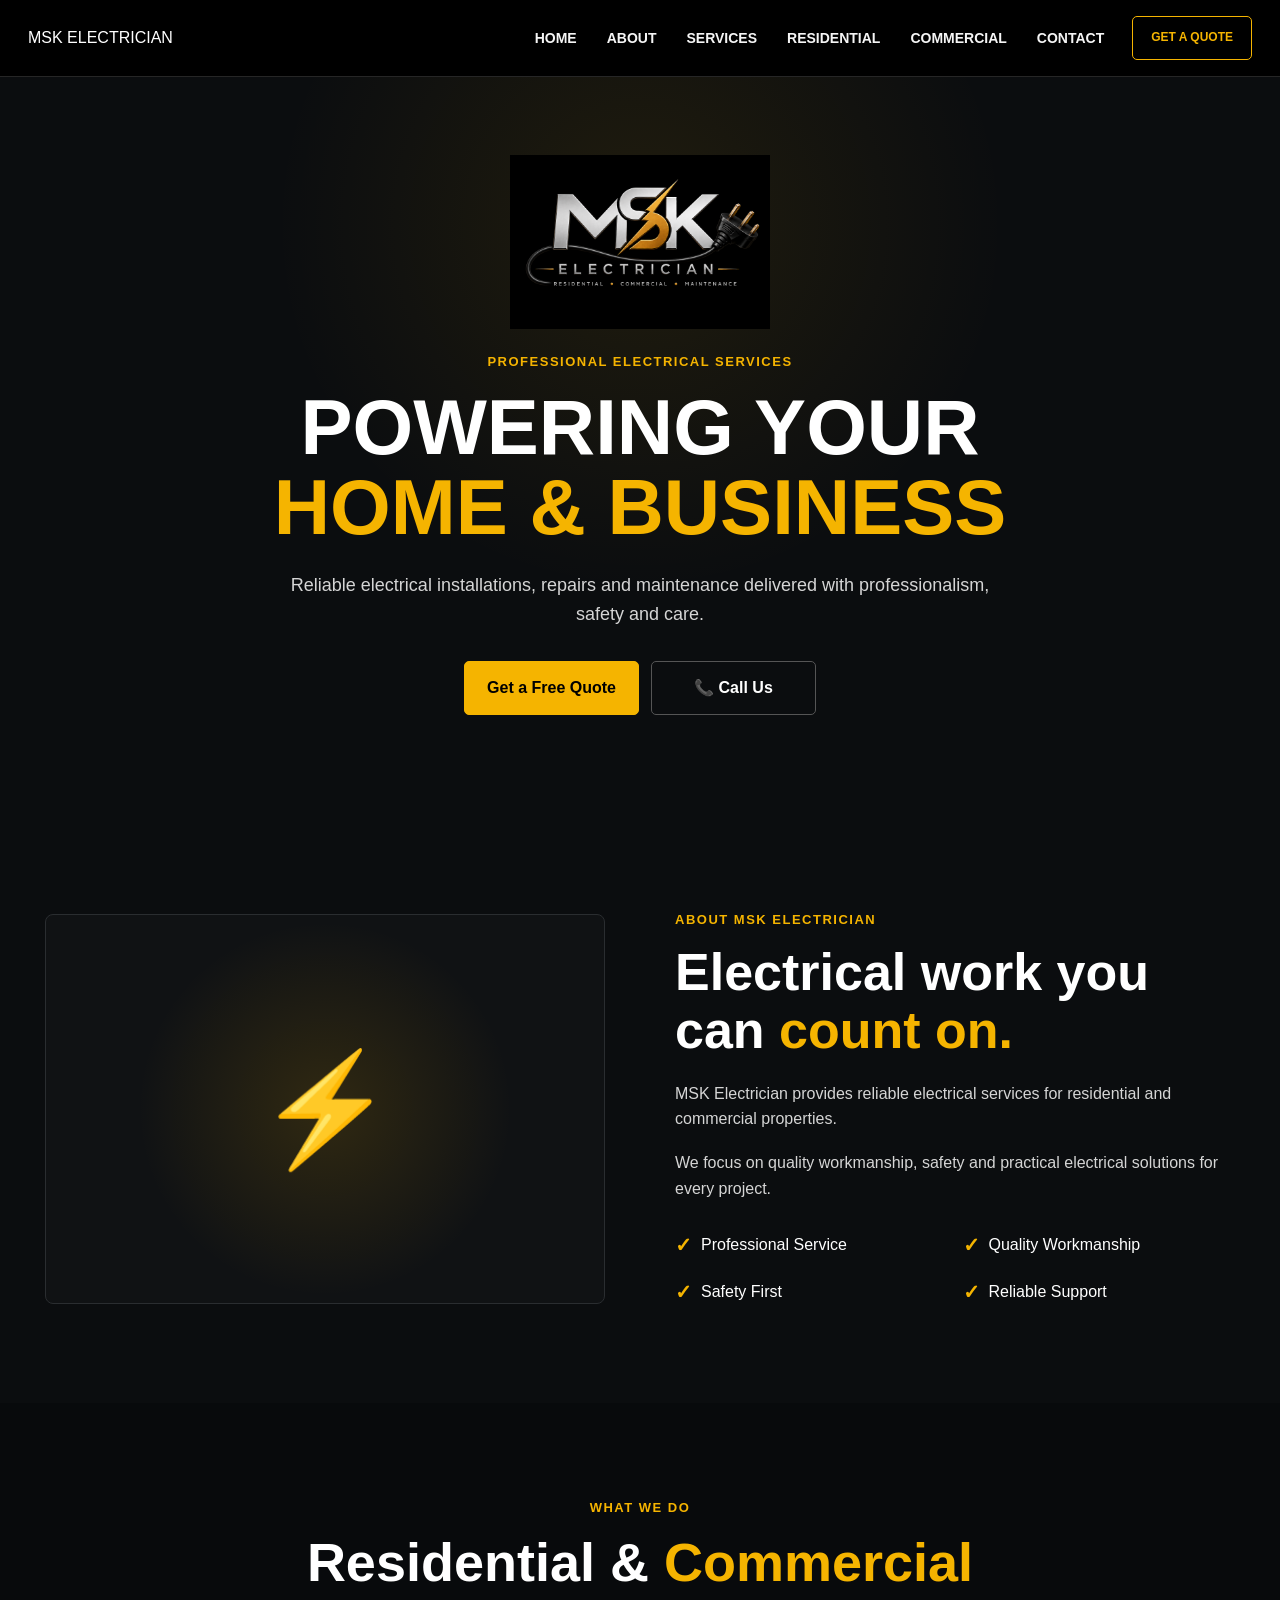
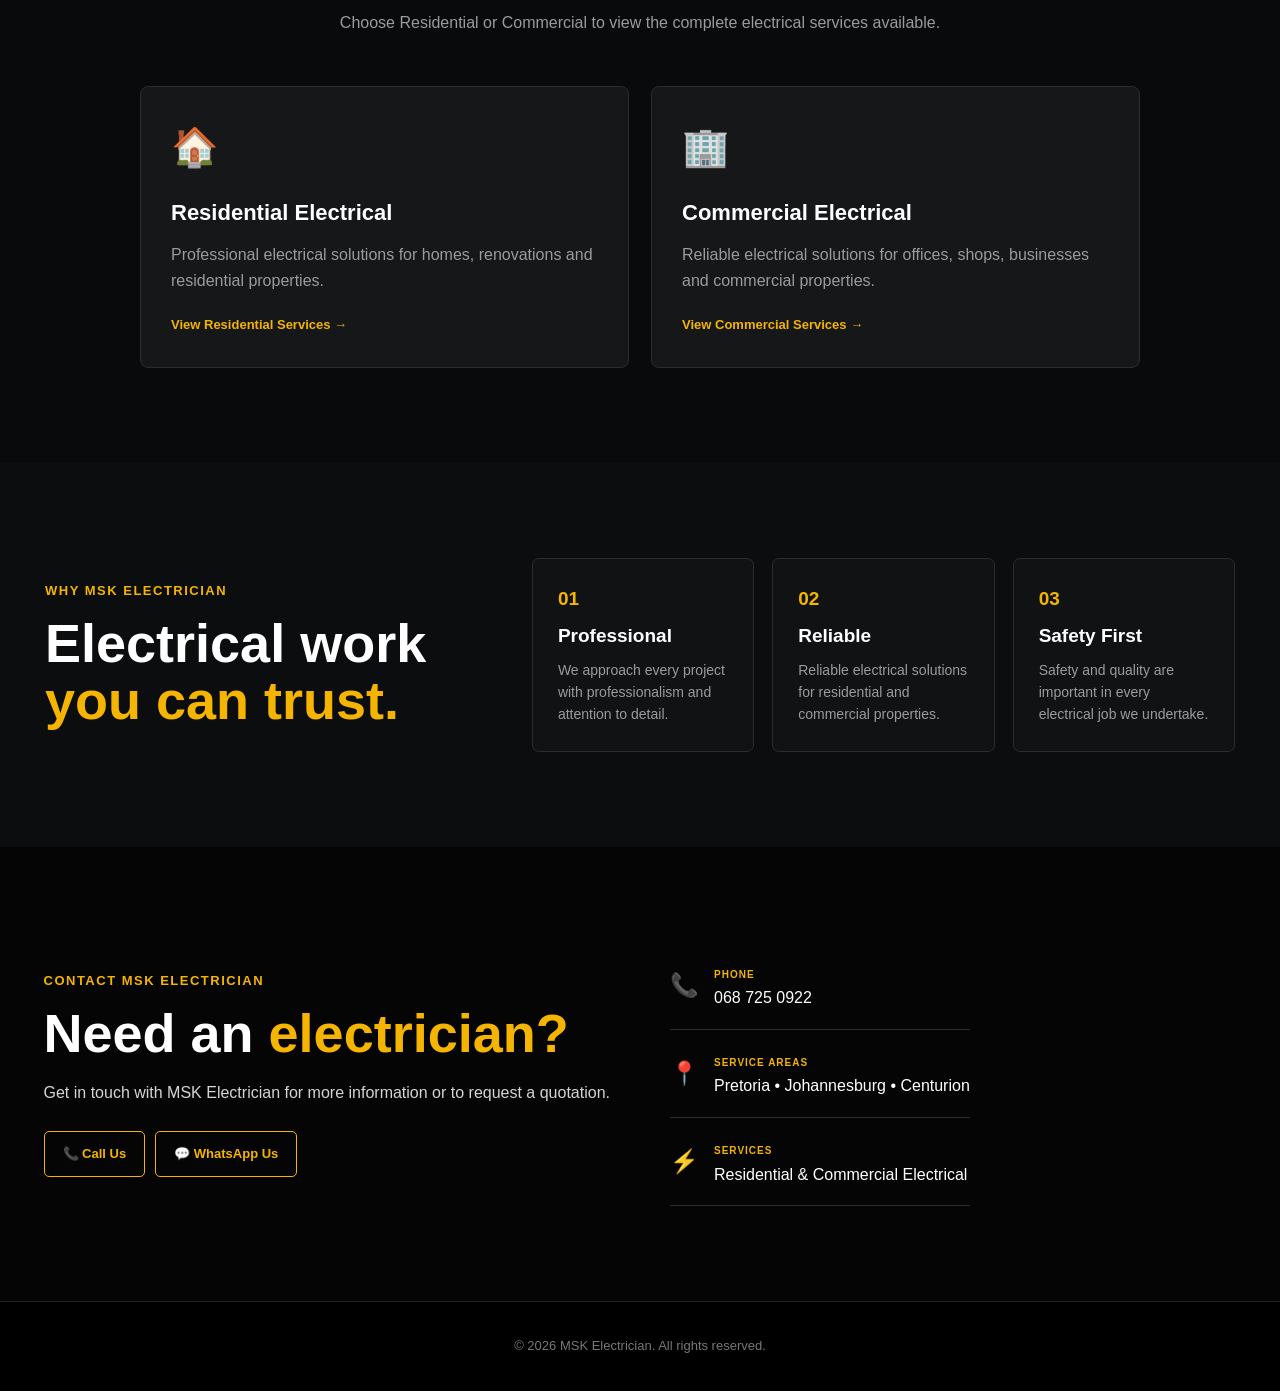
==== commit c15e94d7: "Update index.html" ====
--- a/index.html
+++ b/index.html
@@ -2,108 +2,52 @@
 <html lang="en">
 
 <head>
-
     <meta charset="UTF-8">
-
-    <meta name="viewport"
-          content="width=device-width, initial-scale=1.0">
+    <meta name="viewport" content="width=device-width, initial-scale=1.0">
 
     <title>MSK Electrician | Professional Electrical Services</title>
 
     <meta name="description"
-          content="MSK Electrician provides reliable residential and commercial electrical services.">
+        content="MSK Electrician provides professional residential and commercial electrical services.">
 
     <link rel="stylesheet" href="style.css">
-
 </head>
 
-
 <body>
 
-
-<!-- =====================================================
-     STICKY NAVIGATION
-===================================================== -->
-
 <header>
-
     <nav class="navbar">
 
-        <a href="index.html#home" class="nav-logo">
-
-            <img
-                src="ChatGPT%20Image%20Aug%2010,%202026,%2003_28_34%20PM.png"
-                alt="MSK Electrician Logo">
-
+        <a href="index.html" class="brand">
+            <span>MSK</span> ELECTRICIAN
         </a>
 
-
         <div class="nav-links">
-
-            <a href="#home">
-                Home
-            </a>
-
-            <a href="#about">
-                About
-            </a>
-
-            <a href="#services">
-                Services
-            </a>
-
-            <a href="#experience">
-                Experience
-            </a>
-
-            <a href="#contact">
-                Contact
-            </a>
-
-        </div>
-
-
-        <a href="#contact"
-           class="nav-button">
-
+            <a href="index.html">Home</a>
+            <a href="index.html#about">About</a>
+            <a href="index.html#services">Services</a>
+            <a href="residential.html">Residential</a>
+            <a href="commercial.html">Commercial</a>
+            <a href="index.html#contact">Contact</a>
+        </div>
+
+        <a href="index.html#contact" class="nav-button">
             Get a Quote
-
         </a>
 
-
-        <a href="tel:+27687250922"
-           class="nav-phone">
-
-            <span>📞</span>
-
-            068 725 0922
-
-        </a>
-
     </nav>
-
 </header>
 
 
-
-<main>
-
-
-<!-- =====================================================
-     HOME
-===================================================== -->
+<!-- HERO -->
 
 <section class="hero" id="home">
 
-
     <div class="hero-logo">
-
         <img
             src="ChatGPT%20Image%20Aug%2010,%202026,%2003_28_34%20PM.png"
             alt="MSK Electrician Logo">
-
-    </div>
-
+    </div>
 
     <div class="hero-content">
 
@@ -111,42 +55,24 @@
             PROFESSIONAL ELECTRICAL SERVICES
         </p>
 
-
         <h1>
-
             POWERING YOUR
-
-            <span>
-                HOME & BUSINESS
-            </span>
-
+            <span>HOME & BUSINESS</span>
         </h1>
 
-
         <p class="hero-text">
-
-            Reliable electrical installations, repairs
-            and maintenance delivered with
-            professionalism and care.
-
-        </p>
-
+            Reliable electrical installations, repairs and maintenance
+            delivered with professionalism, safety and care.
+        </p>
 
         <div class="hero-buttons">
 
-            <a href="#contact"
-               class="primary-button">
-
+            <a href="#contact" class="primary-button">
                 Get a Free Quote
-
             </a>
 
-
-            <a href="tel:+27687250922"
-               class="secondary-button">
-
+            <a href="tel:+27687250922" class="secondary-button">
                 📞 Call Us
-
             </a>
 
         </div>
@@ -156,94 +82,67 @@
 </section>
 
 
-
-<!-- =====================================================
-     ABOUT
-===================================================== -->
+<!-- ABOUT -->
 
 <section class="about" id="about">
 
-
     <div class="about-image">
-
         ⚡
-
-    </div>
-
+    </div>
 
     <div class="about-content">
 
         <p class="section-label">
-            ABOUT MSK
-        </p>
-
+            ABOUT MSK ELECTRICIAN
+        </p>
 
         <h2>
-
             Electrical work you can
-
-            <span>
-                count on.
-            </span>
-
+            <span>count on.</span>
         </h2>
 
-
         <p>
-
-            MSK Electrician is committed to providing dependable,
-            professional electrical services for homes, businesses
-            and other properties.
-
-        </p>
-
+            MSK Electrician provides reliable electrical services
+            for residential and commercial properties.
+        </p>
 
         <p>
-
-            We focus on quality workmanship, safety and reliable
-            service from start to finish.
-
-        </p>
-
+            We focus on quality workmanship, safety and practical
+            electrical solutions for every project.
+        </p>
 
         <div class="features">
 
             <div>
                 <strong>✓</strong>
-                <p>Professional Service</p>
+                <span>Professional Service</span>
             </div>
 
             <div>
                 <strong>✓</strong>
-                <p>Quality Workmanship</p>
+                <span>Quality Workmanship</span>
             </div>
 
             <div>
                 <strong>✓</strong>
-                <p>Safety First</p>
+                <span>Safety First</span>
             </div>
 
             <div>
                 <strong>✓</strong>
-                <p>Reliable Support</p>
-            </div>
-
-        </div>
-
-    </div>
-
-</section>
-
-
-
-<!-- =====================================================
-     SERVICES OVERVIEW
-     IMPORTANT:
-     Detailed services are NOT on Home.
-===================================================== -->
+                <span>Reliable Support</span>
+            </div>
+
+        </div>
+
+    </div>
+
+</section>
+
+
+<!-- SERVICES OVERVIEW ONLY -->
 
 <section class="services" id="services">
-
 
     <div class="section-heading">
 
@@ -251,452 +150,153 @@
             WHAT WE DO
         </p>
 
-
         <h2>
-
             Residential &
-
-            <span>
-                Commercial
-            </span>
-
+            <span>Commercial</span>
         </h2>
 
-
         <p>
-
-            Professional electrical solutions for homes,
-            businesses and commercial properties.
-            Choose the service area you need.
-
-        </p>
-
-    </div>
-
+            Choose Residential or Commercial to view the complete
+            electrical services available.
+        </p>
+
+    </div>
 
 
     <div class="service-grid">
 
-
-        <!-- RESIDENTIAL -->
-
-        <a href="residential.html"
-           class="service-card service-link">
+        <a href="residential.html" class="service-card service-link">
 
             <div class="service-icon">
                 🏠
             </div>
-
 
             <h3>
                 Residential Electrical
             </h3>
 
-
-            <p>
-
-                Professional electrical solutions for
-                homes, renovations and residential
-                properties.
-
-            </p>
-
+            <p>
+                Professional electrical solutions for homes,
+                renovations and residential properties.
+            </p>
 
             <span class="service-link-button">
-
                 View Residential Services →
-
             </span>
 
         </a>
 
 
-
-        <!-- COMMERCIAL -->
-
-        <a href="commercial.html"
-           class="service-card service-link">
+        <a href="commercial.html" class="service-card service-link">
 
             <div class="service-icon">
                 🏢
             </div>
-
 
             <h3>
                 Commercial Electrical
             </h3>
 
-
-            <p>
-
+            <p>
                 Reliable electrical solutions for offices,
                 shops, businesses and commercial properties.
-
-            </p>
-
+            </p>
 
             <span class="service-link-button">
-
                 View Commercial Services →
-
             </span>
 
         </a>
 
-
-    </div>
-
-</section>
-
-
-
-<!-- =====================================================
-     WHY MSK
-===================================================== -->
+    </div>
+
+</section>
+
+
+<!-- WHY US -->
 
 <section class="why-us">
 
-
     <div>
 
         <p class="section-label">
-            WHY MSK?
-        </p>
-
+            WHY MSK ELECTRICIAN
+        </p>
 
         <h2>
-
-            Built on
-
-            <span>
-                trust.
-            </span>
-
+            Electrical work
+            <span>you can trust.</span>
         </h2>
 
     </div>
 
 
-
     <div class="why-grid">
 
-
-        <div>
-
-            <h3>
-                01
-            </h3>
-
-            <h4>
-                Reliable
-            </h4>
-
-            <p>
-
-                We take pride in providing dependable
-                electrical services.
-
-            </p>
-
-        </div>
-
-
-        <div>
-
-            <h3>
-                02
-            </h3>
-
-            <h4>
-                Professional
-            </h4>
-
-            <p>
-
-                We approach every project with
-                professionalism and attention to detail.
-
-            </p>
-
-        </div>
-
-
-        <div>
-
-            <h3>
-                03
-            </h3>
-
-            <h4>
-                Safety Focused
-            </h4>
-
-            <p>
-
-                Electrical safety is always one of
-                our priorities.
-
-            </p>
-
-        </div>
-
-
-    </div>
-
-</section>
-
-
-
-<!-- =====================================================
-     EXPERIENCE
-===================================================== -->
-
-<section class="experience" id="experience">
-
-
-    <div class="experience-heading">
+        <div>
+            <h3>01</h3>
+            <h4>Professional</h4>
+            <p>
+                We approach every project with professionalism
+                and attention to detail.
+            </p>
+        </div>
+
+        <div>
+            <h3>02</h3>
+            <h4>Reliable</h4>
+            <p>
+                Reliable electrical solutions for residential
+                and commercial properties.
+            </p>
+        </div>
+
+        <div>
+            <h3>03</h3>
+            <h4>Safety First</h4>
+            <p>
+                Safety and quality are important in every
+                electrical job we undertake.
+            </p>
+        </div>
+
+    </div>
+
+</section>
+
+
+<!-- CONTACT -->
+
+<section class="contact" id="contact">
+
+    <div class="contact-content">
 
         <p class="section-label">
-            YOUR EXPERIENCE MATTERS
-        </p>
-
+            CONTACT MSK ELECTRICIAN
+        </p>
 
         <h2>
-
-            Help us keep raising
-
-            <span>
-                the standard.
-            </span>
-
+            Need an
+            <span>electrician?</span>
         </h2>
 
-
         <p>
-
-            Your honest feedback helps us understand
-            what we are doing well and where we can improve.
-
-        </p>
-
-    </div>
-
-
-
-    <div class="experience-layout">
-
-
-        <div class="experience-info">
-
-            <div class="experience-icon">
-                ★
-            </div>
-
-
-            <h3>
-                Tell us about your experience.
-            </h3>
-
-
-            <p>
-
-                Whether you were impressed by our workmanship,
-                communication or service, we'd appreciate
-                hearing what stood out to you.
-
-            </p>
-
-
-            <div class="experience-line"></div>
-
-
-            <p class="experience-note">
-
-                Honest feedback helps us continue delivering
-                professional electrical services.
-
-            </p>
-
-        </div>
-
-
-
-        <div class="review-form-container">
-
-            <form id="review-form">
-
-
-                <div class="form-group">
-
-                    <label for="review-name">
-                        Your name
-                    </label>
-
-
-                    <input
-                        type="text"
-                        id="review-name"
-                        placeholder="Enter your name">
-
-                </div>
-
-
-
-                <div class="form-group">
-
-                    <label>
-                        How would you rate your experience?
-                    </label>
-
-
-                    <div class="rating-stars">
-
-                        <button type="button"
-                                class="rating-star"
-                                data-rating="1">
-                            ☆
-                        </button>
-
-                        <button type="button"
-                                class="rating-star"
-                                data-rating="2">
-                            ☆
-                        </button>
-
-                        <button type="button"
-                                class="rating-star"
-                                data-rating="3">
-                            ☆
-                        </button>
-
-                        <button type="button"
-                                class="rating-star"
-                                data-rating="4">
-                            ☆
-                        </button>
-
-                        <button type="button"
-                                class="rating-star"
-                                data-rating="5">
-                            ☆
-                        </button>
-
-                    </div>
-
-
-                    <input
-                        type="hidden"
-                        id="rating"
-                        value="">
-
-
-                    <p id="rating-text"
-                       class="rating-text">
-                    </p>
-
-                </div>
-
-
-
-                <div class="form-group">
-
-                    <label for="review-feedback">
-                        Your feedback
-                    </label>
-
-
-                    <textarea
-                        id="review-feedback"
-                        rows="5"
-                        placeholder="Tell us about your experience...">
-                    </textarea>
-
-                </div>
-
-
-
-                <button
-                    type="submit"
-                    class="review-submit">
-
-                    Submit Feedback
-
-                    <span>
-                        →
-                    </span>
-
-                </button>
-
-
-                <div
-                    id="review-success"
-                    class="review-success">
-
-                    Thank you for taking the time
-                    to share your experience with us.
-
-                </div>
-
-            </form>
-
-        </div>
-
-    </div>
-
-</section>
-
-
-
-<!-- =====================================================
-     CONTACT
-===================================================== -->
-
-<section class="contact" id="contact">
-
-
-    <div class="contact-content">
-
-        <p class="section-label">
-            CONTACT US
-        </p>
-
-
-        <h2>
-
-            Need an
-
-            <span>
-                electrician?
-            </span>
-
-        </h2>
-
-
-        <p>
-
-            Get in touch with MSK Electrician today
-            for more information or to request a quotation.
-
-        </p>
-
+            Get in touch with MSK Electrician for more information
+            or to request a quotation.
+        </p>
 
         <div class="contact-buttons">
 
-            <a href="tel:+27687250922"
-               class="contact-button">
-
-                📞 Call MSK
-
+            <a href="tel:+27687250922" class="contact-button">
+                📞 Call Us
             </a>
-
 
             <a
                 href="https://wa.me/27687250922"
                 class="contact-button whatsapp"
-                target="_blank">
-
+                target="_blank"
+                rel="noopener">
                 💬 WhatsApp Us
-
             </a>
 
         </div>
@@ -704,90 +304,45 @@
     </div>
 
 
-
     <div class="contact-info">
 
-
-        <div>
-
+        <div>
             <span>📞</span>
-
-            <div>
-
-                <small>
-                    PHONE
-                </small>
-
-                <p>
-                    068 725 0922
-                </p>
-
-            </div>
-
-        </div>
-
-
-
-        <div>
-
-            <span>✉️</span>
-
-            <div>
-
-                <small>
-                    EMAIL
-                </small>
-
-                <p>
-                    info@mskelectrician.co.za
-                </p>
-
-            </div>
-
-        </div>
-
-
-
-        <div>
-
+            <div>
+                <small>PHONE</small>
+                <p>068 725 0922</p>
+            </div>
+        </div>
+
+        <div>
             <span>📍</span>
-
-            <div>
-
-                <small>
-                    AREA
-                </small>
-
-                <p>
-                    Pretoria • Johannesburg • Centurion
-                </p>
-
-            </div>
-
-        </div>
-
-
-    </div>
-
-</section>
-
-
-</main>
-
+            <div>
+                <small>SERVICE AREAS</small>
+                <p>Pretoria • Johannesburg • Centurion</p>
+            </div>
+        </div>
+
+        <div>
+            <span>⚡</span>
+            <div>
+                <small>SERVICES</small>
+                <p>Residential & Commercial Electrical</p>
+            </div>
+        </div>
+
+    </div>
+
+</section>
 
 
 <footer>
-
     <p>
         © 2026 MSK Electrician. All rights reserved.
     </p>
-
 </footer>
 
 
-
 <script src="script.js"></script>
 
 </body>
-
 </html>
--- a/style.css
+++ b/style.css
@@ -80,6 +80,15 @@
 }
 
 
+button,
+input,
+textarea {
+
+    font-family: inherit;
+
+}
+
+
 /* =====================================================
    STICKY HEADER
 ===================================================== */
@@ -128,7 +137,7 @@
 
 
 /* =====================================================
-   LOGO
+   NAV LOGO
 ===================================================== */
 
 .nav-logo {
@@ -169,7 +178,7 @@
 
     justify-content: center;
 
-    gap: 34px;
+    gap: 30px;
 
     margin-left: auto;
 
@@ -229,7 +238,7 @@
 
 
 /* =====================================================
-   QUOTE BUTTON
+   NAV QUOTE
 ===================================================== */
 
 .nav-button {
@@ -240,52 +249,52 @@
     color: var(--gold);
 
     padding:
-        11px 19px;
+        11px 18px;
 
     border-radius: 5px;
 
+    font-size: 12px;
+
+    font-weight: 700;
+
+    text-transform: uppercase;
+
+    white-space: nowrap;
+
+    transition: 0.25s ease;
+
+}
+
+
+.nav-button:hover {
+
+    background: var(--gold);
+
+    color: #000;
+
+}
+
+
+/* =====================================================
+   NAV PHONE
+===================================================== */
+
+.nav-phone {
+
+    display: flex;
+
+    align-items: center;
+
+    gap: 7px;
+
+    color: #fff;
+
     font-size: 13px;
 
     font-weight: 700;
 
-    text-transform: uppercase;
-
     white-space: nowrap;
 
-    transition: 0.25s ease;
-
-}
-
-
-.nav-button:hover {
-
-    background: var(--gold);
-
-    color: #000;
-
-}
-
-
-/* =====================================================
-   PHONE
-===================================================== */
-
-.nav-phone {
-
-    display: flex;
-
-    align-items: center;
-
-    gap: 8px;
-
-    color: #fff;
-
-    font-size: 14px;
-
-    font-weight: 700;
-
-    white-space: nowrap;
-
 }
 
 
@@ -293,7 +302,7 @@
 
     color: var(--gold);
 
-    font-size: 20px;
+    font-size: 18px;
 
 }
 
@@ -377,9 +386,11 @@
 
     min-height: 650px;
 
-    padding: 100px 30px;
+    padding: 70px 30px 100px;
 
     display: flex;
+
+    flex-direction: column;
 
     align-items: center;
 
@@ -400,6 +411,38 @@
 }
 
 
+/* =====================================================
+   HERO LOGO
+===================================================== */
+
+.hero-logo {
+
+    width: 260px;
+
+    height: 190px;
+
+    margin: 0 auto 15px;
+
+    display: flex;
+
+    align-items: center;
+
+    justify-content: center;
+
+}
+
+
+.hero-logo img {
+
+    width: 100%;
+
+    height: 100%;
+
+    object-fit: contain;
+
+}
+
+
 .hero-content {
 
     width: 100%;
@@ -673,7 +716,7 @@
 
     width: 100%;
 
-    max-width: 1150px;
+    max-width: 1000px;
 
     margin: 0 auto;
 
@@ -699,11 +742,8 @@
     padding: 30px;
 
     transition:
-
         transform 0.25s ease,
-
         border-color 0.25s ease,
-
         background 0.25s ease;
 
 }
@@ -722,6 +762,13 @@
 }
 
 
+.service-link {
+
+    display: block;
+
+}
+
+
 .service-icon {
 
     font-size: 38px;
@@ -751,238 +798,32 @@
 }
 
 
-.service-button {
+.service-link-button {
 
     display: inline-flex;
 
-    align-items: center;
-
-    justify-content: center;
-
-    padding: 10px 16px;
-
-    border-radius: 5px;
-
-    background: #050505;
-
-    border:
-        1px solid #333;
-
-    color: #fff;
+    color: var(--gold);
 
     font-size: 13px;
 
     font-weight: 700;
 
-    transition: 0.25s ease;
-
-}
-
-
-.service-button:hover {
-
-    background: var(--gold);
-
-    border-color: var(--gold);
-
-    color: #000;
-
-}
-
-
-/* =====================================================
-   CALL + QUOTE BUTTONS
-===================================================== */
-
-.service-card-buttons {
+}
+
+
+/* =====================================================
+   SERVICE HERO
+===================================================== */
+
+.service-hero {
+
+    min-height: 500px;
+
+    padding: 90px 30px;
 
     display: flex;
 
-    align-items: center;
-
-    justify-content: center;
-
-    gap: 9px;
-
-    margin-top: 18px;
-
-    flex-wrap: wrap;
-
-}
-
-
-.service-call-button,
-.service-quote-button {
-
-    display: inline-flex;
-
-    align-items: center;
-
-    justify-content: center;
-
-    padding: 10px 14px;
-
-    border-radius: 5px;
-
-    font-size: 12px;
-
-    font-weight: 700;
-
-    transition: 0.25s ease;
-
-}
-
-
-.service-call-button {
-
-    color: var(--gold);
-
-    border:
-        1px solid var(--gold);
-
-    background: transparent;
-
-}
-
-
-.service-call-button:hover {
-
-    background: var(--gold);
-
-    color: #000;
-
-}
-
-
-.service-quote-button {
-
-    background: var(--gold);
-
-    border:
-        1px solid var(--gold);
-
-    color: #000;
-
-}
-
-
-.service-quote-button:hover {
-
-    background: var(--gold-light);
-
-    transform:
-        translateY(-2px);
-
-}
-
-
-/* =====================================================
-   WHY US
-===================================================== */
-
-.why-us {
-
-    max-width: 1250px;
-
-    margin: 0 auto;
-
-    padding: 95px 30px;
-
-    display: grid;
-
-    grid-template-columns:
-        0.75fr 1.25fr;
-
-    gap: 65px;
-
-    align-items: center;
-
-}
-
-
-.why-us h2 {
-
-    font-size:
-        clamp(38px, 5vw, 54px);
-
-    line-height: 1.05;
-
-}
-
-
-.why-us h2 span {
-
-    color: var(--gold);
-
-}
-
-
-.why-grid {
-
-    display: grid;
-
-    grid-template-columns:
-        repeat(3, 1fr);
-
-    gap: 18px;
-
-}
-
-
-.why-grid > div {
-
-    padding: 25px;
-
-    background: var(--dark-2);
-
-    border:
-        1px solid var(--border);
-
-    border-radius: 7px;
-
-}
-
-
-.why-grid h3 {
-
-    color: var(--gold);
-
-    font-size: 19px;
-
-}
-
-
-.why-grid h4 {
-
-    color: #fff;
-
-    font-size: 19px;
-
-    margin: 7px 0;
-
-}
-
-
-.why-grid p {
-
-    color: var(--muted);
-
-    font-size: 14px;
-
-}
-
-
-/* =====================================================
-   SERVICE HERO
-===================================================== */
-
-.service-hero {
-
-    min-height: 500px;
-
-    padding: 90px 30px;
-
-    display: flex;
+    flex-direction: column;
 
     align-items: center;
 
@@ -1030,11 +871,12 @@
 
     color: var(--gold);
 
-}
-
-
-.service-hero-content >
-p:not(.section-label) {
+    display: block;
+
+}
+
+
+.service-hero-content > p:not(.section-label) {
 
     max-width: 700px;
 
@@ -1048,6 +890,15 @@
 }
 
 
+.service-hero-icon {
+
+    font-size: 55px;
+
+    margin-top: 22px;
+
+}
+
+
 /* =====================================================
    SERVICE DETAIL
 ===================================================== */
@@ -1077,6 +928,15 @@
 }
 
 
+.service-detail-icon {
+
+    font-size: 42px;
+
+    margin-bottom: 12px;
+
+}
+
+
 .service-detail-heading h2 {
 
     color: #fff;
@@ -1113,7 +973,7 @@
 
 
 /* =====================================================
-   LIGHTING PHOTO GRID
+   PHOTO GRID
 ===================================================== */
 
 .service-photo-grid {
@@ -1162,14 +1022,16 @@
 
 .service-photo-placeholder img {
 
+    position: absolute;
+
+    inset: 0;
+
     width: 100%;
 
-    height: 260px;
+    height: 100%;
 
     object-fit: cover;
 
-    display: block;
-
 }
 
 
@@ -1178,6 +1040,7 @@
     position: absolute;
 
     top: 50%;
+
     left: 50%;
 
     transform:
@@ -1192,6 +1055,10 @@
 
 .service-photo-placeholder p {
 
+    position: relative;
+
+    z-index: 2;
+
     width: 100%;
 
     padding: 13px 15px;
@@ -1211,29 +1078,703 @@
 
 
 /* =====================================================
-   SERVICE CTA
-===================================================== */
-
-.service-cta {
-
-    padding: 90px 30px;
-
-    background: #050505;
-
-    color: #fff;
-
-    text-align: center;
-
-}
-
-
-.service-cta h2 {
+   SINGLE SERVICE + IMAGE
+===================================================== */
+
+.single-service-layout {
+
+    display: grid;
+
+    grid-template-columns:
+        1fr 1fr;
+
+    gap: 22px;
+
+    align-items: stretch;
+
+}
+
+
+.service-description-card {
+
+    padding: 35px;
+
+    background: var(--card);
+
+    border:
+        1px solid var(--border);
+
+    border-radius: 8px;
+
+}
+
+
+.service-description-card h3 {
+
+    color: var(--gold);
+
+    font-size: 25px;
+
+    margin-bottom: 16px;
+
+}
+
+
+.service-description-card p {
+
+    color: var(--text);
+
+    margin-bottom: 15px;
+
+}
+
+
+.large-placeholder {
+
+    min-height: 300px;
+
+}
+
+
+/* =====================================================
+   SERVICE BUTTONS
+===================================================== */
+
+.service-card-buttons {
+
+    display: flex;
+
+    align-items: center;
+
+    justify-content: center;
+
+    gap: 10px;
+
+    margin-top: 22px;
+
+    flex-wrap: wrap;
+
+}
+
+
+.service-call-button,
+.service-quote-button {
+
+    display: inline-flex;
+
+    align-items: center;
+
+    justify-content: center;
+
+    min-width: 150px;
+
+    padding: 11px 16px;
+
+    border-radius: 5px;
+
+    font-size: 12px;
+
+    font-weight: 700;
+
+    transition: 0.25s ease;
+
+}
+
+
+.service-call-button {
+
+    color: var(--gold);
+
+    border:
+        1px solid var(--gold);
+
+    background: transparent;
+
+}
+
+
+.service-call-button:hover {
+
+    background: var(--gold);
+
+    color: #000;
+
+}
+
+
+.service-quote-button {
+
+    background: var(--gold);
+
+    border:
+        1px solid var(--gold);
+
+    color: #000;
+
+}
+
+
+.service-quote-button:hover {
+
+    background: var(--gold-light);
+
+    transform:
+        translateY(-2px);
+
+}
+
+
+/* =====================================================
+   WHY US
+===================================================== */
+
+.why-us {
+
+    max-width: 1250px;
+
+    margin: 0 auto;
+
+    padding: 95px 30px;
+
+    display: grid;
+
+    grid-template-columns:
+        0.75fr 1.25fr;
+
+    gap: 65px;
+
+    align-items: center;
+
+}
+
+
+.why-us h2 {
 
     font-size:
         clamp(38px, 5vw, 54px);
 
     line-height: 1.05;
 
+}
+
+
+.why-us h2 span {
+
+    color: var(--gold);
+
+}
+
+
+.why-grid {
+
+    display: grid;
+
+    grid-template-columns:
+        repeat(3, 1fr);
+
+    gap: 18px;
+
+}
+
+
+.why-grid > div {
+
+    padding: 25px;
+
+    background: var(--dark-2);
+
+    border:
+        1px solid var(--border);
+
+    border-radius: 7px;
+
+}
+
+
+.why-grid h3 {
+
+    color: var(--gold);
+
+    font-size: 19px;
+
+}
+
+
+.why-grid h4 {
+
+    color: #fff;
+
+    font-size: 19px;
+
+    margin: 7px 0;
+
+}
+
+
+.why-grid p {
+
+    color: var(--muted);
+
+    font-size: 14px;
+
+}
+
+
+/* =====================================================
+   EXPERIENCE
+===================================================== */
+
+.experience {
+
+    padding: 95px 30px;
+
+    background: #080a0c;
+
+}
+
+
+.experience-heading {
+
+    max-width: 800px;
+
+    margin:
+        0 auto 45px;
+
+    text-align: center;
+
+}
+
+
+.experience-heading h2 {
+
+    font-size:
+        clamp(36px, 5vw, 54px);
+
+    line-height: 1.1;
+
+    margin-bottom: 18px;
+
+}
+
+
+.experience-heading h2 span {
+
+    color: var(--gold);
+
+}
+
+
+.experience-heading > p:last-child {
+
+    color: var(--muted);
+
+}
+
+
+.experience-layout {
+
+    max-width: 1050px;
+
+    margin: 0 auto;
+
+    display: grid;
+
+    grid-template-columns:
+        0.8fr 1.2fr;
+
+    gap: 25px;
+
+}
+
+
+.experience-info,
+.review-form-container {
+
+    background: var(--card);
+
+    border:
+        1px solid var(--border);
+
+    border-radius: 8px;
+
+    padding: 35px;
+
+}
+
+
+.experience-icon {
+
+    color: var(--gold);
+
+    font-size: 35px;
+
+    margin-bottom: 15px;
+
+}
+
+
+.experience-info h3 {
+
+    font-size: 24px;
+
+    margin-bottom: 15px;
+
+}
+
+
+.experience-info p {
+
+    color: var(--muted);
+
+}
+
+
+.experience-line {
+
+    width: 55px;
+
+    height: 2px;
+
+    background: var(--gold);
+
+    margin: 25px 0;
+
+}
+
+
+.experience-note {
+
+    font-size: 14px;
+
+}
+
+
+/* =====================================================
+   FORM
+===================================================== */
+
+.form-group {
+
+    margin-bottom: 20px;
+
+}
+
+
+.form-group label {
+
+    display: block;
+
+    color: #fff;
+
+    font-size: 13px;
+
+    font-weight: 700;
+
+    margin-bottom: 8px;
+
+}
+
+
+.form-group input,
+.form-group textarea {
+
+    width: 100%;
+
+    padding: 13px;
+
+    background: #0b0d0f;
+
+    border:
+        1px solid var(--border);
+
+    border-radius: 5px;
+
+    color: #fff;
+
+    outline: none;
+
+}
+
+
+.form-group input:focus,
+.form-group textarea:focus {
+
+    border-color: var(--gold);
+
+}
+
+
+.rating-stars {
+
+    display: flex;
+
+    gap: 4px;
+
+}
+
+
+.rating-star {
+
+    border: 0;
+
+    background: transparent;
+
+    color: #777;
+
+    font-size: 31px;
+
+    cursor: pointer;
+
+    padding: 0;
+
+}
+
+
+.rating-star.active {
+
+    color: var(--gold);
+
+}
+
+
+.rating-text {
+
+    color: var(--muted);
+
+    font-size: 13px;
+
+    margin-top: 5px;
+
+}
+
+
+.review-submit {
+
+    width: 100%;
+
+    border: 0;
+
+    border-radius: 5px;
+
+    padding: 13px;
+
+    background: var(--gold);
+
+    color: #000;
+
+    font-weight: 800;
+
+    cursor: pointer;
+
+}
+
+
+.review-submit span {
+
+    margin-left: 5px;
+
+}
+
+
+.review-success {
+
+    display: none;
+
+    margin-top: 15px;
+
+    padding: 12px;
+
+    border-radius: 5px;
+
+    background: rgba(245, 180, 0, 0.1);
+
+    color: var(--gold);
+
+    font-size: 13px;
+
+}
+
+
+.review-success.show {
+
+    display: block;
+
+}
+
+
+/* =====================================================
+   CONTACT
+===================================================== */
+
+.contact {
+
+    padding: 95px 30px;
+
+    background: #050505;
+
+    display: grid;
+
+    grid-template-columns:
+        1fr 1fr;
+
+    gap: 60px;
+
+    align-items: center;
+
+}
+
+
+.contact-content {
+
+    max-width: 600px;
+
+    margin-left: auto;
+
+}
+
+
+.contact-content h2 {
+
+    font-size:
+        clamp(38px, 5vw, 54px);
+
+    line-height: 1.05;
+
+    margin-bottom: 18px;
+
+}
+
+
+.contact-content h2 span {
+
+    color: var(--gold);
+
+}
+
+
+.contact-content > p:not(.section-label) {
+
+    color: var(--text);
+
+    margin-bottom: 25px;
+
+}
+
+
+.contact-buttons {
+
+    display: flex;
+
+    gap: 10px;
+
+    flex-wrap: wrap;
+
+}
+
+
+.contact-button {
+
+    padding: 12px 18px;
+
+    border:
+        1px solid var(--gold);
+
+    color: var(--gold);
+
+    border-radius: 5px;
+
+    font-weight: 700;
+
+    font-size: 13px;
+
+}
+
+
+.contact-button:hover {
+
+    background: var(--gold);
+
+    color: #000;
+
+}
+
+
+.contact-info {
+
+    max-width: 500px;
+
+    margin-right: auto;
+
+}
+
+
+.contact-info > div {
+
+    display: flex;
+
+    align-items: center;
+
+    gap: 15px;
+
+    padding: 18px 0;
+
+    border-bottom:
+        1px solid var(--border);
+
+}
+
+
+.contact-info span {
+
+    font-size: 23px;
+
+}
+
+
+.contact-info small {
+
+    color: var(--gold);
+
+    font-weight: 800;
+
+    font-size: 10px;
+
+    letter-spacing: 1px;
+
+}
+
+
+.contact-info p {
+
+    color: #fff;
+
+}
+
+
+/* =====================================================
+   SERVICE CTA
+===================================================== */
+
+.service-cta {
+
+    padding: 90px 30px;
+
+    background: #050505;
+
+    color: #fff;
+
+    text-align: center;
+
+}
+
+
+.service-cta h2 {
+
+    font-size:
+        clamp(38px, 5vw, 54px);
+
+    line-height: 1.05;
+
     margin-bottom: 18px;
 
 }
@@ -1300,7 +1841,6 @@
 
 @media (max-width: 1100px) {
 
-
     .navbar {
 
         padding: 0 20px;
@@ -1312,14 +1852,14 @@
 
     .nav-links {
 
-        gap: 20px;
+        gap: 18px;
 
     }
 
 
     .nav-phone {
 
-        font-size: 12px;
+        font-size: 11px;
 
     }
 
@@ -1340,6 +1880,25 @@
 
     }
 
+
+    .contact {
+
+        grid-template-columns: 1fr;
+
+    }
+
+
+    .contact-content,
+    .contact-info {
+
+        margin-left: auto;
+
+        margin-right: auto;
+
+        width: 100%;
+
+    }
+
 }
 
 
@@ -1349,7 +1908,6 @@
 
 @media (max-width: 800px) {
 
-
     .navbar {
 
         min-height: 70px;
@@ -1375,7 +1933,7 @@
 
     .nav-links a {
 
-        font-size: 11px;
+        font-size: 10px;
 
     }
 
@@ -1392,7 +1950,7 @@
         padding:
             9px 12px;
 
-        font-size: 11px;
+        font-size: 10px;
 
     }
 
@@ -1426,6 +1984,20 @@
 
     }
 
+
+    .experience-layout {
+
+        grid-template-columns: 1fr;
+
+    }
+
+
+    .single-service-layout {
+
+        grid-template-columns: 1fr;
+
+    }
+
 }
 
 
@@ -1435,7 +2007,6 @@
 
 @media (max-width: 600px) {
 
-
     html {
 
         scroll-padding-top: 70px;
@@ -1449,14 +2020,14 @@
 
         padding: 0 12px;
 
-        gap: 10px;
+        gap: 9px;
 
     }
 
 
     .nav-logo {
 
-        width: 78px;
+        width: 72px;
 
         height: 45px;
 
@@ -1465,7 +2036,7 @@
 
     .nav-links {
 
-        gap: 9px;
+        gap: 8px;
 
         margin-left: 0;
 
@@ -1474,7 +2045,7 @@
 
     .nav-links a {
 
-        font-size: 9px;
+        font-size: 8px;
 
     }
 
@@ -1497,7 +2068,16 @@
 
         min-height: 560px;
 
-        padding: 75px 20px;
+        padding: 55px 20px 75px;
+
+    }
+
+
+    .hero-logo {
+
+        width: 220px;
+
+        height: 160px;
 
     }
 
@@ -1519,6 +2099,7 @@
     .about,
     .services,
     .why-us,
+    .experience,
     .service-detail-section {
 
         padding:
@@ -1548,8 +2129,6 @@
     .service-photo-placeholder,
     .service-photo-placeholder img {
 
-        height: 250px;
-
         min-height: 250px;
 
     }
@@ -1596,10 +2175,25 @@
     }
 
 
-    .nav-phone {
-
-        display: none;
-
-    }
-
-}
+    .contact {
+
+        padding:
+            65px 20px;
+
+    }
+
+
+    .contact-buttons {
+
+        flex-direction: column;
+
+    }
+
+
+    .contact-button {
+
+        text-align: center;
+
+    }
+
+}
